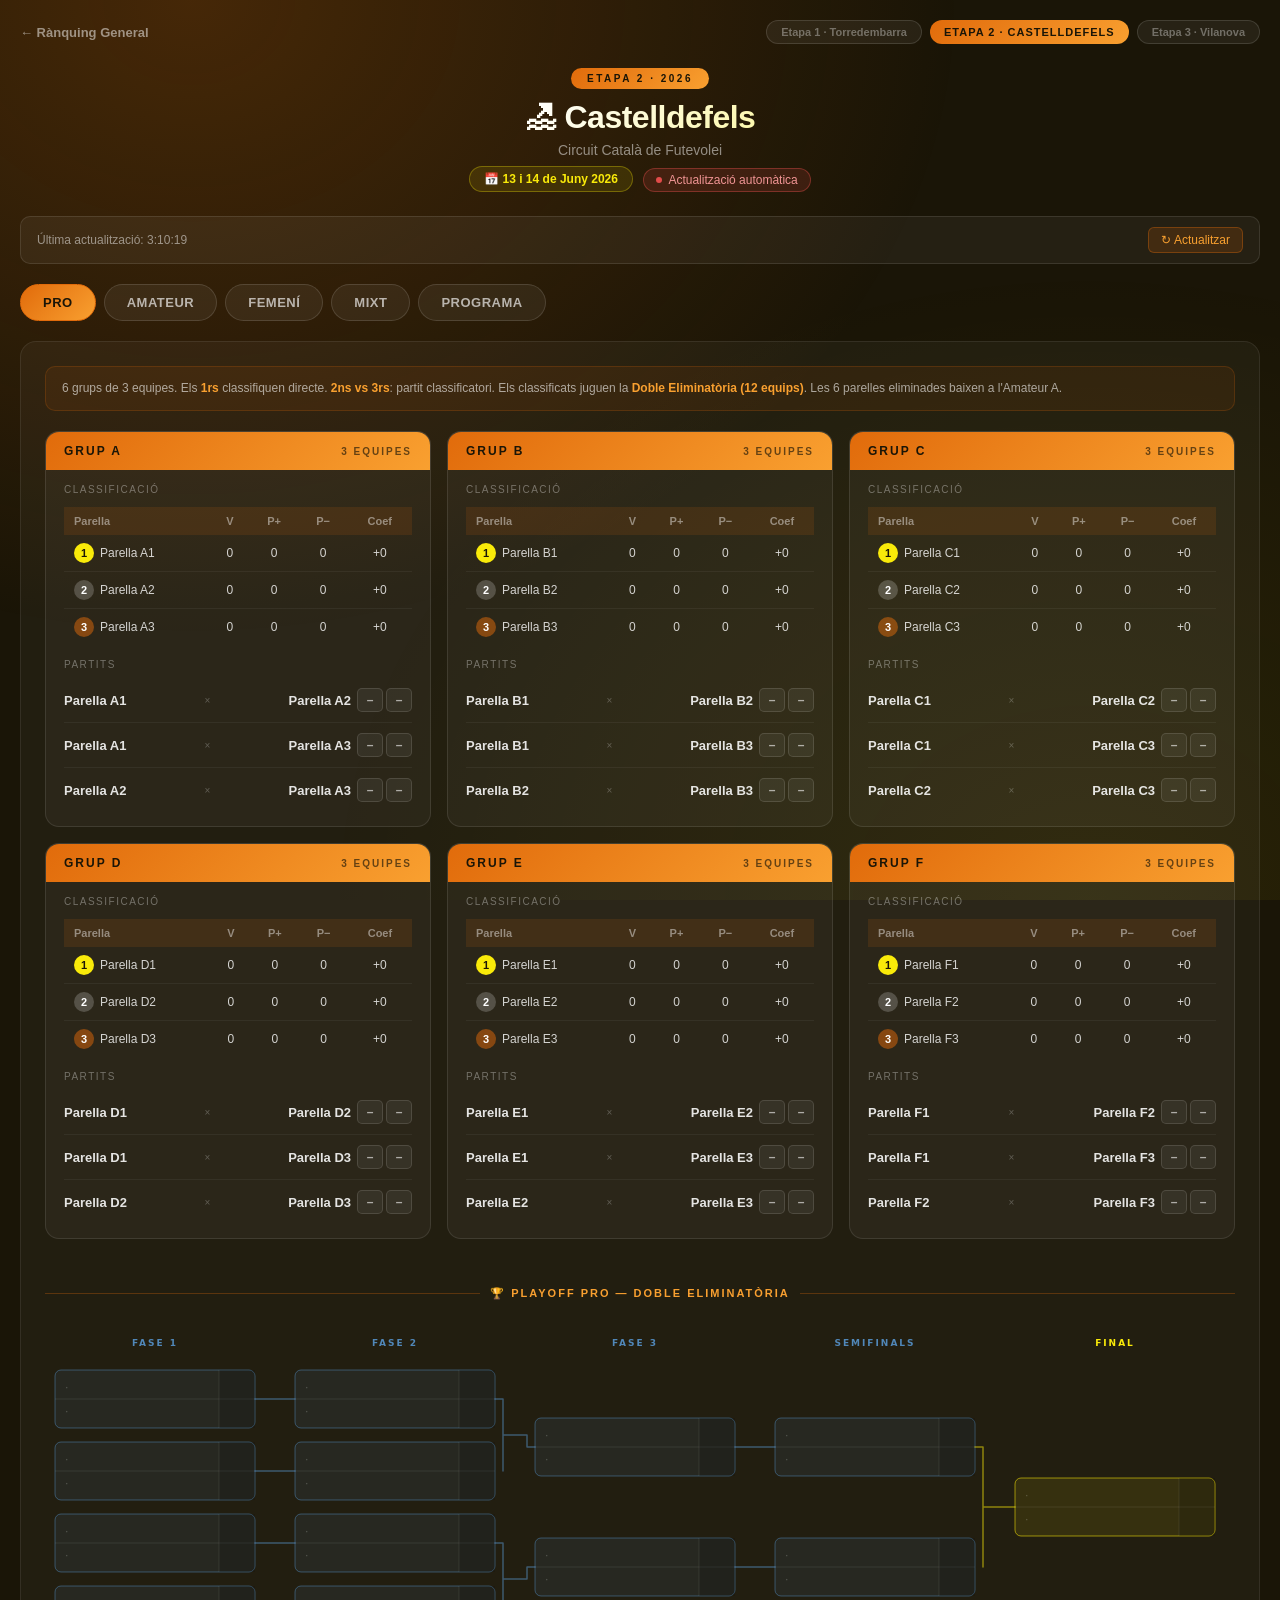
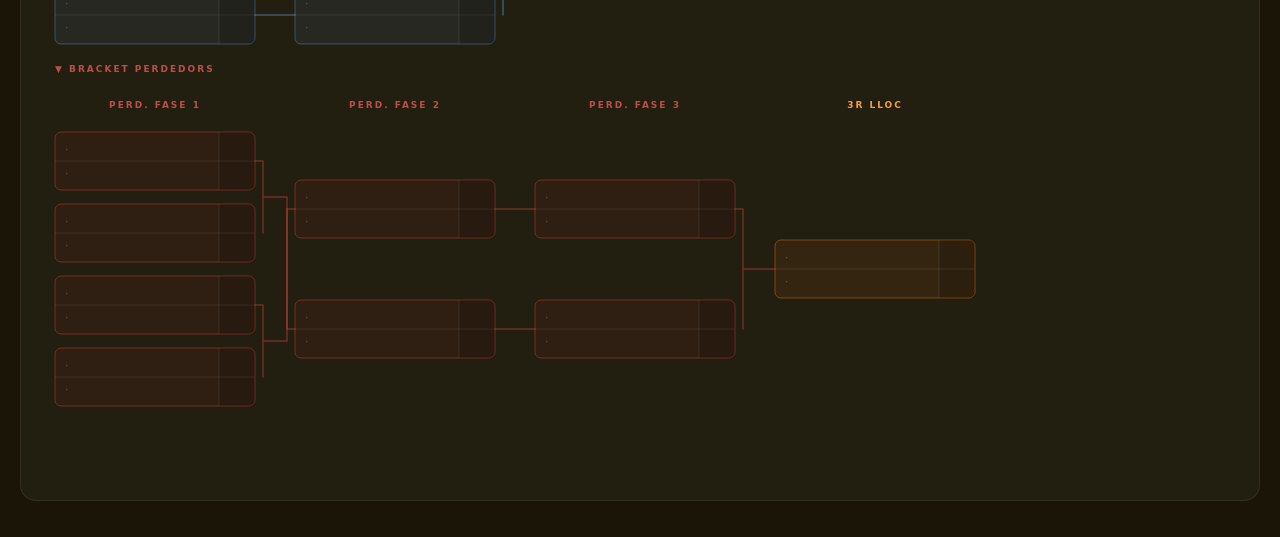
==== castelldefels.html @ d27ac465 "Add files via upload" ====
<!DOCTYPE html>
<html lang="ca">
<head>
<meta charset="UTF-8">
<!-- Google tag (gtag.js) -->
<script async src="https://www.googletagmanager.com/gtag/js?id=G-WKJ827VFRD"></script>
<script>
  window.dataLayer = window.dataLayer || [];
  function gtag(){dataLayer.push(arguments);}
  gtag('js', new Date());
  gtag('config', 'G-WKJ827VFRD');
</script>
<meta name="viewport" content="width=device-width, initial-scale=1.0">
<title>Etapa 2 Castelldefels 2026 – Circuit Català de Futevolei</title>
<style>
*{margin:0;padding:0;box-sizing:border-box}
body{font-family:-apple-system,BlinkMacSystemFont,'Segoe UI',Roboto,sans-serif;background:#1a1507;min-height:100vh;padding:20px;color:#fff;overflow-x:hidden}
body::before{content:'';position:fixed;inset:0;background:radial-gradient(ellipse at 15% 0%,rgba(225,107,11,.22) 0%,transparent 50%),radial-gradient(ellipse at 85% 100%,rgba(249,234,9,.07) 0%,transparent 50%);pointer-events:none;z-index:0}
.container{max-width:1300px;margin:0 auto;position:relative;z-index:1}
.page-header{text-align:center;margin-bottom:24px}
.etapa-badge{display:inline-block;background:linear-gradient(135deg,#e16b0b,#f9a030);color:#1a1507;font-size:10px;font-weight:900;letter-spacing:2.5px;padding:5px 16px;border-radius:30px;margin-bottom:10px;text-transform:uppercase}
.page-title{font-size:2rem;font-weight:800;letter-spacing:-.5px;margin-bottom:6px;background:linear-gradient(135deg,#fff 40%,#f9ea09);-webkit-background-clip:text;-webkit-text-fill-color:transparent;background-clip:text}
.page-sub{color:rgba(255,255,255,.5);font-size:14px}
.dates-badge{display:inline-flex;align-items:center;gap:6px;background:rgba(249,234,9,.1);border:1px solid rgba(249,234,9,.3);color:#f9ea09;font-size:12px;font-weight:600;padding:5px 14px;border-radius:20px;margin-top:8px}
.live-badge{display:inline-flex;align-items:center;gap:6px;background:rgba(226,75,74,.15);border:1px solid rgba(226,75,74,.4);color:#f09595;font-size:12px;padding:4px 12px;border-radius:20px;margin-top:8px;margin-left:6px}
.live-dot{width:6px;height:6px;background:#e24b4a;border-radius:50%;animation:pulse 1.5s infinite}
@keyframes pulse{0%,100%{opacity:1}50%{opacity:.3}}
.update-bar{background:rgba(255,255,255,.05);border:1px solid rgba(255,255,255,.1);border-radius:10px;padding:10px 16px;font-size:12px;color:rgba(255,255,255,.5);margin-bottom:20px;display:flex;align-items:center;justify-content:space-between;flex-wrap:wrap;gap:8px}
.refresh-btn{background:rgba(225,107,11,.15);border:1px solid rgba(225,107,11,.35);color:#f9a030;font-size:12px;padding:5px 12px;border-radius:6px;cursor:pointer}
.refresh-btn:hover{background:rgba(225,107,11,.28)}
.cat-tabs{display:flex;gap:8px;margin-bottom:20px;flex-wrap:wrap}
.cat-tab{padding:10px 22px;background:rgba(255,255,255,.06);border:1px solid rgba(255,255,255,.13);border-radius:30px;color:rgba(255,255,255,.65);font-size:13px;font-weight:700;cursor:pointer;transition:all .2s;letter-spacing:.5px}
.cat-tab:hover{background:rgba(225,107,11,.15);border-color:rgba(225,107,11,.4);color:#fff}
.cat-tab.active{background:linear-gradient(135deg,#e16b0b,#f9a030);border-color:#e16b0b;color:#1a1507}
.content-card{background:rgba(255,255,255,.04);border:1px solid rgba(255,255,255,.08);border-radius:16px;padding:24px;margin-bottom:16px}
.cat-info-box{background:rgba(225,107,11,.08);border:1px solid rgba(225,107,11,.2);border-radius:10px;padding:12px 16px;margin-bottom:20px;font-size:12px;color:rgba(255,255,255,.6);line-height:1.6}
.cat-info-box strong{color:#f9a030}
.groups-grid{display:grid;grid-template-columns:repeat(auto-fit,minmax(360px,1fr));gap:16px}
.group-card{background:rgba(255,255,255,.04);border:1px solid rgba(255,255,255,.1);border-radius:14px;overflow:hidden}
.group-header{background:linear-gradient(135deg,#e16b0b,#f9a030);color:#1a1507;padding:12px 18px;font-weight:900;font-size:12px;letter-spacing:2px;text-transform:uppercase;display:flex;justify-content:space-between;align-items:center}
.group-size{font-size:10px;opacity:.65}
.group-body{padding:14px 18px}
.section-label{font-size:10px;letter-spacing:1.5px;color:rgba(255,255,255,.35);text-transform:uppercase;margin-bottom:8px}
.match-row{display:flex;align-items:center;gap:6px;padding:7px 0;border-bottom:1px solid rgba(255,255,255,.05);font-size:12px}
.match-row:last-of-type{border-bottom:none}
.team-name{flex:1;color:rgba(255,255,255,.88);font-weight:500;min-width:0;white-space:nowrap;overflow:hidden;text-overflow:ellipsis}
.team-name.right{text-align:right}
.vs{color:rgba(255,255,255,.25);font-size:10px;min-width:12px;text-align:center}
.score-wrap{display:flex;gap:3px}
.score-box{width:26px;height:24px;background:rgba(255,255,255,.06);border:1px solid rgba(255,255,255,.12);border-radius:5px;display:flex;align-items:center;justify-content:center;font-size:12px;font-weight:700;color:rgba(255,255,255,.6)}
.score-box.winner{background:rgba(225,107,11,.7);border-color:#e16b0b;color:#fff}
.standings-table{width:100%;border-collapse:collapse;font-size:12px;margin-top:12px}
.standings-table thead tr{background:rgba(225,107,11,.12)}
.standings-table th{padding:8px 10px;text-align:center;color:rgba(255,255,255,.45);font-weight:700;font-size:11px}
.standings-table th:first-child{text-align:left}
.standings-table td{padding:8px 10px;text-align:center;color:rgba(255,255,255,.8);border-bottom:1px solid rgba(255,255,255,.05)}
.standings-table td:first-child{text-align:left}
.standings-table tr:last-child td{border-bottom:none}
.rank-badge{display:inline-flex;align-items:center;justify-content:center;width:20px;height:20px;border-radius:50%;font-size:11px;font-weight:800;margin-right:6px}
.rank-1{background:#f9ea09;color:#1a1507}
.rank-2{background:rgba(255,255,255,.2);color:#fff}
.rank-3{background:rgba(225,107,11,.5);color:#fff}
.rank-other{background:rgba(255,255,255,.07);color:rgba(255,255,255,.45)}
.bracket-section-title{font-size:11px;font-weight:800;letter-spacing:2px;color:#f9a030;text-transform:uppercase;margin:24px 0 14px;display:flex;align-items:center;gap:10px}
.bracket-section-title::before,.bracket-section-title::after{content:'';flex:1;height:1px;background:rgba(225,107,11,.3)}
.bracket-svg-wrap{overflow-x:auto;padding:4px 0 16px;cursor:default}
.bracket-sublabel{font-size:10px;letter-spacing:2px;text-transform:uppercase;margin:16px 0 6px;font-weight:700}
.config-panel{background:rgba(225,107,11,.07);border:1px solid rgba(225,107,11,.2);border-radius:12px;padding:16px 20px;margin-bottom:20px}
.config-title{font-size:13px;font-weight:700;color:#f9a030;margin-bottom:12px}
.config-section{font-size:11px;font-weight:700;color:rgba(255,255,255,.4);margin:14px 0 8px;letter-spacing:1px;text-transform:uppercase}
.config-row{display:flex;align-items:center;gap:10px;margin-bottom:8px;flex-wrap:wrap}
.config-label{font-size:12px;color:rgba(255,255,255,.55);min-width:120px}
.config-input{flex:1;min-width:200px;background:rgba(255,255,255,.07);border:1px solid rgba(255,255,255,.18);border-radius:6px;color:#fff;font-size:12px;padding:6px 10px}
.config-input::placeholder{color:rgba(255,255,255,.25)}
.config-save{background:linear-gradient(135deg,#e16b0b,#f9a030);color:#1a1507;border:none;border-radius:6px;padding:6px 14px;font-size:12px;font-weight:800;cursor:pointer}
.config-hint{font-size:11px;color:rgba(255,255,255,.35);margin-top:10px;line-height:1.5}
.toggle-config{background:rgba(255,255,255,.06);border:1px solid rgba(255,255,255,.13);color:rgba(255,255,255,.6);font-size:12px;padding:6px 14px;border-radius:6px;cursor:pointer;margin-bottom:16px}
.loading{text-align:center;padding:40px;color:rgba(255,255,255,.35)}
.spinner{display:inline-block;width:24px;height:24px;border:2px solid rgba(255,255,255,.1);border-top-color:#e16b0b;border-radius:50%;animation:spin .8s linear infinite;margin-bottom:10px}
@keyframes spin{to{transform:rotate(360deg)}}
@media(max-width:600px){.page-title{font-size:1.4rem}.groups-grid{grid-template-columns:1fr}body{padding:12px}.content-card{padding:14px}.cat-tab{padding:9px 14px;font-size:12px}}

.programa-day-tabs{display:flex;gap:8px;margin-bottom:16px;flex-wrap:wrap}
.prog-day-btn{padding:7px 16px;background:rgba(255,255,255,0.06);border:1px solid rgba(255,255,255,0.13);border-radius:20px;color:rgba(255,255,255,0.55);font-size:12px;font-weight:700;cursor:pointer;transition:all .2s}
.prog-day-btn.active{background:rgba(249,234,9,0.15);border-color:rgba(249,234,9,0.4);color:#f9ea09}
.programa-table{width:100%;border-collapse:collapse;font-size:12px}
.programa-table th{padding:9px 14px;text-align:left;background:rgba(249,234,9,0.08);color:rgba(249,234,9,0.6);font-weight:700;font-size:10px;letter-spacing:1px;text-transform:uppercase;border-bottom:1px solid rgba(249,234,9,0.15);white-space:nowrap}
.programa-table td{padding:9px 14px;border-bottom:1px solid rgba(255,255,255,0.05);color:rgba(255,255,255,0.8);vertical-align:middle;white-space:nowrap}
.programa-table tr:last-child td{border-bottom:none}
.programa-table tr:hover td{background:rgba(249,234,9,0.04)}
.hora-badge{display:inline-block;background:rgba(249,234,9,0.12);border:1px solid rgba(249,234,9,0.25);color:#f9ea09;font-size:11px;font-weight:700;padding:2px 8px;border-radius:6px;margin-right:5px}
.prog-empty{text-align:center;padding:30px;color:rgba(255,255,255,0.3);font-size:13px}

.sched-badge{display:inline-flex;align-items:center;gap:5px;flex-shrink:0}
.sched-hora{display:inline-block;background:rgba(249,234,9,0.12);border:1px solid rgba(249,234,9,0.3);color:#f9ea09;font-size:10px;font-weight:700;padding:2px 7px;border-radius:5px;white-space:nowrap}
.sched-camp{display:inline-block;background:rgba(225,107,11,0.15);border:1px solid rgba(225,107,11,0.3);color:#f9a030;font-size:10px;font-weight:700;padding:2px 7px;border-radius:5px;white-space:nowrap}
.match-sched{margin-bottom:5px}
.match-row{flex-direction:column;align-items:flex-start;padding:10px 0}
.match-teams{display:flex;align-items:center;gap:6px;width:100%}
.team-name{flex:1;color:rgba(255,255,255,.88);font-weight:600;font-size:13px;white-space:normal;overflow:visible;text-overflow:unset}
.team-name.right{text-align:right}
</style>
</head>
<body>
<div class="container">
<!-- NAV -->
<nav style="display:flex;align-items:center;justify-content:space-between;margin-bottom:24px;flex-wrap:wrap;gap:10px">
  <a href="index.html" style="display:inline-flex;align-items:center;gap:6px;color:rgba(255,255,255,.5);text-decoration:none;font-size:13px;font-weight:600;transition:color .2s" onmouseover="this.style.color='#f9ea09'" onmouseout="this.style.color='rgba(255,255,255,.5)'">
    ← Rànquing General
  </a>
  <div style="display:flex;gap:8px;flex-wrap:wrap">
    <a href="torredembarra.html" style="display:inline-flex;align-items:center;gap:5px;background:rgba(255,255,255,.06);border:1px solid rgba(255,255,255,.13);color:rgba(255,255,255,.35);font-size:11px;font-weight:600;padding:5px 14px;border-radius:20px;text-decoration:none">Etapa 1 · Torredembarra</a>
    <span style="display:inline-flex;align-items:center;gap:5px;background:linear-gradient(135deg,#e16b0b,#f9a030);color:#1a1507;font-size:11px;font-weight:800;letter-spacing:1px;padding:5px 14px;border-radius:20px;text-transform:uppercase">Etapa 2 · Castelldefels</span>
    <span style="display:inline-flex;align-items:center;gap:5px;background:rgba(255,255,255,.06);border:1px solid rgba(255,255,255,.13);color:rgba(255,255,255,.35);font-size:11px;font-weight:600;padding:5px 14px;border-radius:20px">Etapa 3 · Vilanova</span>
  </div>
</nav>
<div class="page-header">
  <div><img src="logo.png" alt="Circuit Català" style="height:55px;filter:brightness(0) invert(1);opacity:.85;margin-bottom:8px" onerror="this.style.display='none'"></div>
  <div><span class="etapa-badge">Etapa 2 · 2026</span></div>
  <h1 class="page-title">🏖 Castelldefels</h1>
  <p class="page-sub">Circuit Català de Futevolei</p>
  <div>
    <span class="dates-badge">📅 13 i 14 de Juny 2026</span>
    <span class="live-badge"><span class="live-dot"></span>Actualització automàtica</span>
  </div>
</div>
<div class="update-bar">
  <span id="last-update">Carregant dades...</span>
  <button class="refresh-btn" onclick="loadAllData()">↻ Actualitzar</button>
</div>
<button class="toggle-config" onclick="toggleConfig()" style="display:none" id="admin-btn">⚙ Configurar URLs de Google Sheets</button>
<div class="config-panel" id="config-panel" style="display:none">
  <div class="config-title">URLs de Google Sheets (CSV publicat)</div>
  <div class="config-section">Fase de Grups</div>
  <div class="config-row"><span class="config-label">Pro</span><input class="config-input" id="url-pro" placeholder="URL CSV pestanya Pro"></div>
  <div class="config-row"><span class="config-label">Amateur</span><input class="config-input" id="url-amateur" placeholder="URL CSV pestanya Amateur"></div>
  <div class="config-row"><span class="config-label">Femení</span><input class="config-input" id="url-femeni" placeholder="URL CSV pestanya Femení"></div>
  <div class="config-row"><span class="config-label">Mixt</span><input class="config-input" id="url-mixt" placeholder="URL CSV pestanya Mixt"></div>
  <div class="config-section">Playoffs</div>
  <div class="config-row"><span class="config-label">Playoffs Pro</span><input class="config-input" id="url-playoff-pro" placeholder="URL CSV Playoffs_Pro"></div>
  <div class="config-row"><span class="config-label">Playoffs Amateur A</span><input class="config-input" id="url-playoff-amat-a" placeholder="URL CSV Playoffs_AmateurA"></div>
  <div class="config-row"><span class="config-label">Playoffs Amateur B</span><input class="config-input" id="url-playoff-amat-b" placeholder="URL CSV Playoffs_AmateurB"></div>
  <div class="config-row"><span class="config-label">Playoffs Femení</span><input class="config-input" id="url-playoff-femeni" placeholder="URL CSV Playoffs_Femení"></div>
  <div class="config-row"><span class="config-label">Playoffs Mixt</span><input class="config-input" id="url-playoff-mixt" placeholder="URL CSV Playoffs_Mixt"></div>
  <div class="config-row" style="margin-top:10px"><button class="config-save" onclick="saveUrls()">Desar URLs</button></div>
  <div class="config-hint">Arxiu → Compartir → Publicar al web → pestanya → CSV → Publicar → copiar l'enllaç.</div>
</div>
<div class="cat-tabs">
  <button class="cat-tab active" onclick="showCat('pro',this)">PRO</button>
  <button class="cat-tab" onclick="showCat('amateur',this)">AMATEUR</button>
  <button class="cat-tab" onclick="showCat('femeni',this)">FEMENÍ</button>
  <button class="cat-tab" onclick="showCat('mixt',this)">MIXT</button>
  <button class="cat-tab" onclick="showPrograma(this)">PROGRAMA</button>
</div>
<div class="content-card"><div id="cat-content"><div class="loading"><div class="spinner"></div><p>Carregant dades...</p></div></div></div>
</div>

<script>
// ── ADMIN ─────────────────────────────────────────────────
let _c=0,_t;
document.querySelector('.page-title').addEventListener('click',()=>{_c++;clearTimeout(_t);_t=setTimeout(()=>_c=0,2000);if(_c>=5){_c=0;const b=document.getElementById('admin-btn');b.style.display='inline-block';b.scrollIntoView({behavior:'smooth'})}});

// ── URLs ──────────────────────────────────────────────────
const SHEET_URLS={ pro:'https://docs.google.com/spreadsheets/d/e/2PACX-1vRZil50PH5jneutDhKytmUJwd_dP9sbP9cX3Y-950XrqO4WpchXqDY7ywRLTS4w4UPJaCd6WBfxZXAV/pub?gid=169620668&single=true&output=csv', 
amateur:'https://docs.google.com/spreadsheets/d/e/2PACX-1vRZil50PH5jneutDhKytmUJwd_dP9sbP9cX3Y-950XrqO4WpchXqDY7ywRLTS4w4UPJaCd6WBfxZXAV/pub?gid=1212678885&single=true&output=csv', 
femeni:'https://docs.google.com/spreadsheets/d/e/2PACX-1vRZil50PH5jneutDhKytmUJwd_dP9sbP9cX3Y-950XrqO4WpchXqDY7ywRLTS4w4UPJaCd6WBfxZXAV/pub?gid=1561764640&single=true&output=csv', 
mixt:'https://docs.google.com/spreadsheets/d/e/2PACX-1vRZil50PH5jneutDhKytmUJwd_dP9sbP9cX3Y-950XrqO4WpchXqDY7ywRLTS4w4UPJaCd6WBfxZXAV/pub?gid=45733146&single=true&output=csv' };
const PLAYOFF_URLS={ pro:'https://docs.google.com/spreadsheets/d/e/2PACX-1vRZil50PH5jneutDhKytmUJwd_dP9sbP9cX3Y-950XrqO4WpchXqDY7ywRLTS4w4UPJaCd6WBfxZXAV/pub?gid=514388579&single=true&output=csv', 
'amat-a':'https://docs.google.com/spreadsheets/d/e/2PACX-1vRZil50PH5jneutDhKytmUJwd_dP9sbP9cX3Y-950XrqO4WpchXqDY7ywRLTS4w4UPJaCd6WBfxZXAV/pub?gid=930444700&single=true&output=csv', 
'amat-b':'https://docs.google.com/spreadsheets/d/e/2PACX-1vRZil50PH5jneutDhKytmUJwd_dP9sbP9cX3Y-950XrqO4WpchXqDY7ywRLTS4w4UPJaCd6WBfxZXAV/pub?gid=930444700&single=true&output=csv', 
femeni:'https://docs.google.com/spreadsheets/d/e/2PACX-1vRZil50PH5jneutDhKytmUJwd_dP9sbP9cX3Y-950XrqO4WpchXqDY7ywRLTS4w4UPJaCd6WBfxZXAV/pub?gid=564804510&single=true&output=csv', 
mixt:'https://docs.google.com/spreadsheets/d/e/2PACX-1vRZil50PH5jneutDhKytmUJwd_dP9sbP9cX3Y-950XrqO4WpchXqDY7ywRLTS4w4UPJaCd6WBfxZXAV/pub?gid=1195574451&single=true&output=csv' };
const PROGRAMA_URLS={ sabado:'https://docs.google.com/spreadsheets/d/e/2PACX-1vRZil50PH5jneutDhKytmUJwd_dP9sbP9cX3Y-950XrqO4WpchXqDY7ywRLTS4w4UPJaCd6WBfxZXAV/pub?gid=579853102&single=true&output=csv', domingo:'' };
let programaData={sabado:null,domingo:null};

// ── FALLBACK ──────────────────────────────────────────────
const FALLBACK_DATA={
  pro:{info:'6 grups de 3 equipes. Els <strong>1rs</strong> classifiquen directe. <strong>2ns vs 3rs</strong>: partit classificatori. Els classificats juguen la <strong>Doble Eliminatòria (12 equips)</strong>. Les 6 parelles eliminades baixen a l\'Amateur A.',grupos:[
    {nome:'Grup A',equipes:['Parella A1','Parella A2','Parella A3'],partidas:[{local:0,visit:1,p_local:null,p_visit:null},{local:0,visit:2,p_local:null,p_visit:null},{local:1,visit:2,p_local:null,p_visit:null}]},
    {nome:'Grup B',equipes:['Parella B1','Parella B2','Parella B3'],partidas:[{local:0,visit:1,p_local:null,p_visit:null},{local:0,visit:2,p_local:null,p_visit:null},{local:1,visit:2,p_local:null,p_visit:null}]},
    {nome:'Grup C',equipes:['Parella C1','Parella C2','Parella C3'],partidas:[{local:0,visit:1,p_local:null,p_visit:null},{local:0,visit:2,p_local:null,p_visit:null},{local:1,visit:2,p_local:null,p_visit:null}]},
    {nome:'Grup D',equipes:['Parella D1','Parella D2','Parella D3'],partidas:[{local:0,visit:1,p_local:null,p_visit:null},{local:0,visit:2,p_local:null,p_visit:null},{local:1,visit:2,p_local:null,p_visit:null}]},
    {nome:'Grup E',equipes:['Parella E1','Parella E2','Parella E3'],partidas:[{local:0,visit:1,p_local:null,p_visit:null},{local:0,visit:2,p_local:null,p_visit:null},{local:1,visit:2,p_local:null,p_visit:null}]},
    {nome:'Grup F',equipes:['Parella F1','Parella F2','Parella F3'],partidas:[{local:0,visit:1,p_local:null,p_visit:null},{local:0,visit:2,p_local:null,p_visit:null},{local:1,visit:2,p_local:null,p_visit:null}]}
  ]},
  amateur:{info:'6 grups de 4 equipes. <strong>Amateur A</strong>: Doble Eliminatòria (14 equips). <strong>Amateur B</strong>: Doble Eliminatòria (16 equips).',grupos:[
    {nome:'Grup A',equipes:['Parella A1','Parella A2','Parella A3','Parella A4'],partidas:[{local:0,visit:1,p_local:null,p_visit:null},{local:2,visit:3,p_local:null,p_visit:null},{local:0,visit:2,p_local:null,p_visit:null},{local:1,visit:3,p_local:null,p_visit:null},{local:0,visit:3,p_local:null,p_visit:null},{local:1,visit:2,p_local:null,p_visit:null}]},
    {nome:'Grup B',equipes:['Parella B1','Parella B2','Parella B3','Parella B4'],partidas:[{local:0,visit:1,p_local:null,p_visit:null},{local:2,visit:3,p_local:null,p_visit:null},{local:0,visit:2,p_local:null,p_visit:null},{local:1,visit:3,p_local:null,p_visit:null},{local:0,visit:3,p_local:null,p_visit:null},{local:1,visit:2,p_local:null,p_visit:null}]},
    {nome:'Grup C',equipes:['Parella C1','Parella C2','Parella C3','Parella C4'],partidas:[{local:0,visit:1,p_local:null,p_visit:null},{local:2,visit:3,p_local:null,p_visit:null},{local:0,visit:2,p_local:null,p_visit:null},{local:1,visit:3,p_local:null,p_visit:null},{local:0,visit:3,p_local:null,p_visit:null},{local:1,visit:2,p_local:null,p_visit:null}]},
    {nome:'Grup D',equipes:['Parella D1','Parella D2','Parella D3','Parella D4'],partidas:[{local:0,visit:1,p_local:null,p_visit:null},{local:2,visit:3,p_local:null,p_visit:null},{local:0,visit:2,p_local:null,p_visit:null},{local:1,visit:3,p_local:null,p_visit:null},{local:0,visit:3,p_local:null,p_visit:null},{local:1,visit:2,p_local:null,p_visit:null}]},
    {nome:'Grup E',equipes:['Parella E1','Parella E2','Parella E3','Parella E4'],partidas:[{local:0,visit:1,p_local:null,p_visit:null},{local:2,visit:3,p_local:null,p_visit:null},{local:0,visit:2,p_local:null,p_visit:null},{local:1,visit:3,p_local:null,p_visit:null},{local:0,visit:3,p_local:null,p_visit:null},{local:1,visit:2,p_local:null,p_visit:null}]},
    {nome:'Grup F',equipes:['Parella F1','Parella F2','Parella F3','Parella F4'],partidas:[{local:0,visit:1,p_local:null,p_visit:null},{local:2,visit:3,p_local:null,p_visit:null},{local:0,visit:2,p_local:null,p_visit:null},{local:1,visit:3,p_local:null,p_visit:null},{local:0,visit:3,p_local:null,p_visit:null},{local:1,visit:2,p_local:null,p_visit:null}]}
  ]},
  femeni:{info:'1 grup de 6 equipes (tots contra tots). Les <strong>4 primeres</strong> passen a les semifinals.',grupos:[
    {nome:'Grup Únic',equipes:['Parella 1','Parella 2','Parella 3','Parella 4','Parella 5','Parella 6'],partidas:[{local:0,visit:1,p_local:null,p_visit:null},{local:0,visit:2,p_local:null,p_visit:null},{local:0,visit:3,p_local:null,p_visit:null},{local:0,visit:4,p_local:null,p_visit:null},{local:0,visit:5,p_local:null,p_visit:null},{local:1,visit:2,p_local:null,p_visit:null},{local:1,visit:3,p_local:null,p_visit:null},{local:1,visit:4,p_local:null,p_visit:null},{local:1,visit:5,p_local:null,p_visit:null},{local:2,visit:3,p_local:null,p_visit:null},{local:2,visit:4,p_local:null,p_visit:null},{local:2,visit:5,p_local:null,p_visit:null},{local:3,visit:4,p_local:null,p_visit:null},{local:3,visit:5,p_local:null,p_visit:null},{local:4,visit:5,p_local:null,p_visit:null}]}
  ]},
  mixt:{info:'1 grup de 5 + 1 grup de 4 equipes. <strong>Semifinal</strong> i <strong>Final</strong>.',grupos:[
    {nome:'Grup A',equipes:['Parella A1','Parella A2','Parella A3','Parella A4','Parella A5'],partidas:[{local:0,visit:1,p_local:null,p_visit:null},{local:0,visit:2,p_local:null,p_visit:null},{local:0,visit:3,p_local:null,p_visit:null},{local:0,visit:4,p_local:null,p_visit:null},{local:1,visit:2,p_local:null,p_visit:null},{local:1,visit:3,p_local:null,p_visit:null},{local:1,visit:4,p_local:null,p_visit:null},{local:2,visit:3,p_local:null,p_visit:null},{local:2,visit:4,p_local:null,p_visit:null},{local:3,visit:4,p_local:null,p_visit:null}]},
    {nome:'Grup B',equipes:['Parella B1','Parella B2','Parella B3','Parella B4'],partidas:[{local:0,visit:1,p_local:null,p_visit:null},{local:2,visit:3,p_local:null,p_visit:null},{local:0,visit:2,p_local:null,p_visit:null},{local:1,visit:3,p_local:null,p_visit:null},{local:0,visit:3,p_local:null,p_visit:null},{local:1,visit:2,p_local:null,p_visit:null}]}
  ]}
};

let etapaData={};
let playoffData={pro:[],  'amat-a':[], 'amat-b':[], femeni:[], mixt:[]};
let currentCat='pro';

// ── CÀRREGA ───────────────────────────────────────────────
async function loadAllData(){
  document.getElementById('last-update').textContent='Actualitzant...';
  Object.keys(FALLBACK_DATA).forEach(c=>{if(!etapaData[c])etapaData[c]=JSON.parse(JSON.stringify(FALLBACK_DATA[c]))});
  renderCat(currentCat);
  try{const r=await fetch('etapa_castelldefels_data.json');if(r.ok){const j=await r.json();Object.keys(j).forEach(c=>{if(j[c]&&j[c].grupos)etapaData[c]={...FALLBACK_DATA[c],...j[c]}})}}catch(e){}
  await Promise.allSettled(Object.entries(SHEET_URLS).map(async([c,u])=>{if(!u)return;try{const d=await loadFromSheets(u);if(d&&d.grupos&&d.grupos.length)etapaData[c]={...FALLBACK_DATA[c],...d}}catch(e){}}));
  await Promise.allSettled(Object.entries(PLAYOFF_URLS).map(async([k,u])=>{if(!u)return;try{playoffData[k]=await loadPlayoffsFromSheets(u)}catch(e){}}));
  await loadPrograma();
  document.getElementById('last-update').textContent=`Última actualització: ${new Date().toLocaleTimeString('ca-ES')}`;
  renderCat(currentCat);
}
function splitCSVLine(line){
  const r=[];let cur='';let q=false;
  for(let i=0;i<line.length;i++){const ch=line[i];
    if(ch==='"'){q=!q;}
    else if(ch===','&&!q){r.push(cur);cur='';}
    else cur+=ch;}
  r.push(cur);
  return r.map(s=>s.trim());
}
function csvToRows(text){
  // remove BOM + \r, split lines
  const clean=text.replace(/^\uFEFF/,'').replace(/\r/g,'');
  const lines=clean.trim().split('\n').filter(l=>l.trim()!=='');
  if(!lines.length) return[];
  const headers=splitCSVLine(lines[0]).map(h=>h.toLowerCase().trim());
  const rows=[];
  for(let i=1;i<lines.length;i++){
    const vals=splitCSVLine(lines[i]);
    const row={};
    headers.forEach((k,idx)=>row[k]=(vals[idx]||'').trim());
    rows.push(row);
  }
  return rows;
}
async function loadFromSheets(url){const r=await fetch(url);if(!r.ok)throw new Error();return parseCSV(await r.text())}
function parseCSV(text){
  const rows=csvToRows(text);
  const grupos={};
  for(const row of rows){
    if(!row.grupo||!row.local)continue;
    if(!grupos[row.grupo])grupos[row.grupo]={nome:row.grupo,partidas:[],equipes:[]};
    const g=grupos[row.grupo];
    const lI=goa(g.equipes,row.local);
    const vI=goa(g.equipes,row.visitante);
    g.partidas.push({local:lI,visit:vI,p_local:row.pontos_local!==''?parseInt(row.pontos_local):null,p_visit:row.pontos_visit!==''?parseInt(row.pontos_visit):null});
  }
  return{grupos:Object.values(grupos)};
}
async function loadPlayoffsFromSheets(url){const r=await fetch(url);if(!r.ok)throw new Error();const rows=csvToRows(await r.text());const out=[];for(const row of rows){if(!row.fase||!row.local)continue;out.push({fase:row.fase,local:row.local,visit:row.visitante,p_local:row.pontos_local!==''?parseInt(row.pontos_local):null,p_visit:row.pontos_visit!==''?parseInt(row.pontos_visit):null})}return out}
function goa(arr,v){let i=arr.indexOf(v);if(i===-1){arr.push(v);i=arr.length-1}return i}

// ── CLASSIFICACIÓ ─────────────────────────────────────────
function calcStandings(g){
  const s=g.equipes.map(e=>({nome:e,v:0,p_plus:0,p_minus:0}));
  g.partidas.forEach(p=>{if(p.p_local!==null&&p.p_visit!==null){s[p.local].p_plus+=p.p_local;s[p.local].p_minus+=p.p_visit;s[p.visit].p_plus+=p.p_visit;s[p.visit].p_minus+=p.p_local;if(p.p_local>p.p_visit)s[p.local].v++;else if(p.p_visit>p.p_local)s[p.visit].v++}});
  return s.sort((a,b)=>b.v-a.v||(b.p_plus-b.p_minus)-(a.p_plus-a.p_minus)||b.p_plus-a.p_plus)
}
function findPrograma(nameA, nameB){
  // Busca en tots els dies del programa
  for(const day of Object.keys(programaData)){
    const data=programaData[day];
    if(!data||!data.rows) continue;
    for(const slots of data.rows){
      for(const s of slots){
        if(!s.partida) continue;
        const p=s.partida.toLowerCase();
        const a=nameA.toLowerCase(), b=nameB.toLowerCase();
        // Comprova si els dos noms apareixen a la cel·la
        if(p.includes(a)&&p.includes(b)){
          return{hora:s.hora, camp:s.camp, dia:day};
        }
      }
    }
  }
  return null;
}

function diaLabel(d){return d==='divendres'?'Div.':d==='sabado'?'Dis.':'Diu.'}

function renderGrup(g){
  const st=calcStandings(g);
  const matches=g.partidas.map(p=>{
    const has=p.p_local!==null&&p.p_visit!==null;
    const lW=has&&p.p_local>p.p_visit,vW=has&&p.p_visit>p.p_local;
    const prog=findPrograma(g.equipes[p.local],g.equipes[p.visit]);
    const schedBadge=prog
      ? `<span class="sched-badge"><span class="sched-hora">${esc(prog.hora)}</span><span class="sched-camp">${esc(prog.camp)}</span></span>`
      : '';
    return`<div class="match-row">${schedBadge?`<div class="match-sched">${schedBadge}</div>`:''}<div class="match-teams"><span class="team-name">${g.equipes[p.local]}</span><span class="vs">×</span><span class="team-name right">${g.equipes[p.visit]}</span><div class="score-wrap"><div class="score-box ${lW?'winner':''}">${p.p_local!==null?p.p_local:'–'}</div><div class="score-box ${vW?'winner':''}">${p.p_visit!==null?p.p_visit:'–'}</div></div></div></div>`
  }).join('');
  const rows=st.map((s,i)=>{const pos=i+1,rc=pos===1?'rank-1':pos===2?'rank-2':pos===3?'rank-3':'rank-other';const coef=s.p_plus-s.p_minus;return`<tr><td><span class="rank-badge ${rc}">${pos}</span>${s.nome}</td><td>${s.v}</td><td>${s.p_plus}</td><td>${s.p_minus}</td><td>${coef>=0?'+':''}${coef}</td></tr>`}).join('');
  return`<div class="group-card"><div class="group-header"><span>${g.nome}</span><span class="group-size">${g.equipes.length} equipes</span></div><div class="group-body"><div class="section-label">Classificació</div><table class="standings-table"><thead><tr><th>Parella</th><th>V</th><th>P+</th><th>P−</th><th>Coef</th></tr></thead><tbody>${rows}</tbody></table><div class="section-label" style="margin-top:14px">Partits</div>${matches}</div></div>`
}

// ══════════════════════════════════════════════════════════
// SVG BRACKET ENGINE
// ══════════════════════════════════════════════════════════
const BW=200, BH=58, GAP=14, COL=240, HEADER=28;
const C={
  bg:'#1e1a0a', bgMatch:'rgba(255,255,255,0.05)', bgMatchW:'rgba(100,180,255,0.07)',
  bgMatchL:'rgba(255,60,60,0.06)', bgFinal:'rgba(249,234,9,0.09)', bgTercer:'rgba(225,107,11,0.09)',
  bgPrevia:'rgba(80,200,80,0.07)',
  border:'rgba(255,255,255,0.12)', borderW:'rgba(100,180,255,0.35)', borderL:'rgba(255,80,80,0.35)',
  borderFinal:'rgba(249,234,9,0.55)', borderTercer:'rgba(225,107,11,0.5)', borderPrevia:'rgba(80,200,80,0.45)',
  line:'rgba(255,255,255,0.2)', lineW:'rgba(100,180,255,0.4)', lineL:'rgba(255,80,80,0.35)',
  lineFinal:'rgba(249,234,9,0.5)', linePrevia:'rgba(80,200,80,0.4)',
  labelW:'rgba(100,180,255,0.7)', labelL:'rgba(255,100,100,0.7)', labelF:'#f9ea09',
  labelTercer:'#f9a030', labelPrevia:'rgba(100,220,100,0.8)',
  teamNormal:'rgba(255,255,255,0.8)', teamTbd:'rgba(255,255,255,0.22)', teamWinner:'#f9a030',
  scoreNormal:'rgba(255,255,255,0.5)', scoreWinner:'#e16b0b',
  headerBg:'rgba(255,255,255,0.04)', headerText:'rgba(255,255,255,0.35)',
  divider:'rgba(255,255,255,0.08)'
};

function svgText(x,y,text,fill,fontSize,fontWeight,anchor,clip){
  anchor=anchor||'start';fontWeight=fontWeight||'normal';
  let attrs=`x="${x}" y="${y}" fill="${fill}" font-size="${fontSize}" font-weight="${fontWeight}" text-anchor="${anchor}" font-family="system-ui,sans-serif"`;
  if(clip) attrs+=` clip-path="url(#${clip})"`;
  return`<text ${attrs}>${esc(text)}</text>`;
}
function esc(s){return String(s||'').replace(/&/g,'&amp;').replace(/</g,'&lt;').replace(/>/g,'&gt;')}

function svgMatch(x,y,m,type){
  // type: 'w','l','final','tercer','previa'
  const has=m&&m.p_local!==null&&m.p_visit!==null;
  const lW=has&&m.p_local>m.p_visit, vW=has&&m.p_visit>m.p_local;
  const t1=m?m.local:'', t2=m?m.visit:'';
  const s1=m&&m.p_local!==null?m.p_local:'', s2=m&&m.p_visit!==null?m.p_visit:'';
  const tbd1=!t1, tbd2=!t2;

  const bg   = type==='final'?C.bgFinal:type==='tercer'?C.bgTercer:type==='previa'?C.bgPrevia:type==='l'?C.bgMatchL:C.bgMatchW;
  const bord = type==='final'?C.borderFinal:type==='tercer'?C.borderTercer:type==='previa'?C.borderPrevia:type==='l'?C.borderL:C.borderW;

  const mid=BH/2;
  const nameW=BW-42;
  const clipId=`clip-${x}-${y}`;

  let out=`<clipPath id="${clipId}"><rect x="${x+8}" y="${y}" width="${nameW}" height="${BH}"/></clipPath>`;
  // box
  out+=`<rect x="${x}" y="${y}" width="${BW}" height="${BH}" rx="6" fill="${bg}" stroke="${bord}" stroke-width="1"/>`;
  // divider middle
  out+=`<line x1="${x}" y1="${y+mid}" x2="${x+BW}" y2="${y+mid}" stroke="${C.divider}" stroke-width="1"/>`;
  // score bg strip
  out+=`<rect x="${x+BW-36}" y="${y}" width="36" height="${BH}" rx="0" fill="rgba(0,0,0,0.15)"/>`;
  out+=`<line x1="${x+BW-36}" y1="${y}" x2="${x+BW-36}" y2="${y+BH}" stroke="${C.divider}" stroke-width="1"/>`;

  // team 1
  const c1=tbd1?C.teamTbd:lW?C.teamWinner:C.teamNormal;
  const w1=lW?'bold':'normal';
  out+=svgText(x+10,y+mid-8,tbd1?'·':(t1||'·'),c1,11,w1,'start',clipId);
  if(s1!=='') out+=svgText(x+BW-18,y+mid-8,s1,lW?C.scoreWinner:C.scoreNormal,13,'bold','middle');

  // team 2
  const c2=tbd2?C.teamTbd:vW?C.teamWinner:C.teamNormal;
  const w2=vW?'bold':'normal';
  out+=svgText(x+10,y+mid+16,tbd2?'·':(t2||'·'),c2,11,w2,'start',clipId);
  if(s2!=='') out+=svgText(x+BW-18,y+mid+16,s2,vW?C.scoreWinner:C.scoreNormal,13,'bold','middle');

  return out;
}

function svgColHeader(x,y,label,color){
  return`<text x="${x+BW/2}" y="${y+18}" text-anchor="middle" fill="${color}" font-size="9" font-weight="800" letter-spacing="2" font-family="system-ui,sans-serif" text-transform="uppercase">${esc(label.toUpperCase())}</text>`;
}

// Draw connector line: right edge of match A → left edge of match B
// Joins two matches from previous column to one in next column
function svgConnector(x1,y1A,y1B,x2,y2,lineColor){
  const midY1=(y1A+y1B)/2+BH/2;  // midpoint between two source matches (centre)
  const srcA=y1A+BH/2, srcB=y1B+BH/2;
  const dst=y2+BH/2;
  const mx=x1+BW+8, mx2=x2-8;
  let d=`M${x1+BW},${srcA} H${mx} V${midY1} V${srcB} M${mx},${midY1} H${mx2} V${dst} H${x2}`;
  return`<path d="${d}" fill="none" stroke="${lineColor}" stroke-width="1.5" stroke-linecap="round" stroke-linejoin="round"/>`;
}
// Single line (no merge)
function svgLine(x1,y1,x2,y2,lineColor){
  const s=y1+BH/2, d=y2+BH/2;
  const mx=x1+BW+8;
  return`<path d="M${x1+BW},${s} H${mx} H${x2}" fill="none" stroke="${lineColor}" stroke-width="1.5" stroke-linecap="round"/>`;
}

// ── BUILD BRACKET 12 (Pro, Amateur A, Mixt) ──────────────
function buildBracket12(pd, prefix){
  const gm=id=>(pd||[]).find(m=>m.fase===prefix+id)||null;
  // Layout: matches positions [col][row]
  // W-bracket cols: F1(0), F2(1), F3(2), SF(3), Final(4)
  // L-bracket cols: PF1(0), PF2(1), PF3(2), 3r(3)
  const colX=col=>col*COL+10;
  const vSpaceW=(n,total)=>(total-(n*BH))/( n+1);

  // W-bracket: 4 matches → 4 → 2 → 2 → 1
  const wRows=[4,4,2,2,1];
  const wIds=[['P1','P2','P3','P4'],['P5','P6','P7','P8'],['P15','P16'],['P19','P20'],['P22']];
  const wLabels=['FASE 1','FASE 2','FASE 3','SEMIFINALS','FINAL'];
  const wColor=id=>(id==='P22'?'final':'w');

  // L-bracket: 4 → 2 → 2 → 1
  const lIds=[['P9','P10','P11','P12'],['P13','P14'],['P17','P18'],['P21']];
  const lLabels=['PERD. FASE 1','PERD. FASE 2','PERD. FASE 3','3R LLOC'];
  const lColor=id=>(id==='P21'?'tercer':'l');

  // Calculate heights
  const wTotalH=4*BH+5*GAP;  // tallest column has 4 matches
  const lTotalH=4*BH+5*GAP;

  const totalW=5*COL+20;
  const wTop=HEADER+10;
  const lTop=wTotalH+wTop+60;  // L bracket starts below W bracket
  const totalH=lTop+lTotalH+40;

  // Positions for each match: [col][idx] → y
  function matchYW(col,idx){
    const n=wRows[col];
    const usable=wTotalH;
    const sp=(usable-(n*BH))/(n+1);
    return wTop+sp+idx*(BH+sp);
  }
  function matchYL(col,idx){
    const counts=[4,2,2,1];
    const n=counts[col];
    const usable=lTotalH;
    const sp=(usable-(n*BH))/(n+1);
    return lTop+sp+idx*(BH+sp);
  }

  let els=``;

  // W-bracket col headers
  for(let c=0;c<5;c++){
    const lc=c===4?C.labelF:C.labelW;
    els+=svgColHeader(colX(c),wTop-HEADER,wLabels[c],lc);
  }
  // W-bracket matches + connectors
  for(let c=0;c<5;c++){
    const ids=wIds[c];
    for(let i=0;i<ids.length;i++){
      const x=colX(c), y=matchYW(c,i);
      const m=gm(ids[i]);
      els+=svgMatch(x,y,m,wColor(ids[i]));
    }
  }
  // W connectors: pairs → next col
  // F1→F2: P1+P2→P5, P3+P4→P6... wait — actually 1→5,2→6,3→7,4→8 (each single)
  for(let i=0;i<4;i++) els+=svgLine(colX(0),matchYW(0,i),colX(1),matchYW(1,i),C.lineW);
  // F2→F3: P5+P6→P15, P7+P8→P16
  els+=svgConnector(colX(1),matchYW(1,0),matchYW(1,1),colX(2),matchYW(2,0),C.lineW);
  els+=svgConnector(colX(1),matchYW(1,2),matchYW(1,3),colX(2),matchYW(2,1),C.lineW);
  // F3→SF: P15→P19, P16→P20
  for(let i=0;i<2;i++) els+=svgLine(colX(2),matchYW(2,i),colX(3),matchYW(3,i),C.lineW);
  // SF→Final
  els+=svgConnector(colX(3),matchYW(3,0),matchYW(3,1),colX(4),matchYW(4,0),C.lineFinal);

  // L-bracket col headers
  const lColX=col=>col*COL+10;
  for(let c=0;c<4;c++){
    const lc=c===3?C.labelTercer:C.labelL;
    els+=svgColHeader(lColX(c),lTop-HEADER,lLabels[c],lc);
  }
  // L matches
  for(let c=0;c<4;c++){
    const ids=lIds[c];const counts=[4,2,2,1];
    for(let i=0;i<ids.length;i++){
      const x=lColX(c), y=matchYL(c,i);
      els+=svgMatch(x,y,gm(ids[i]),lColor(ids[i]));
    }
  }
  // L connectors: PF1→PF2: P9+P10→P13, P11+P12→P14 (pairs merge)
  // Actually per image: 12+11→14, 10+9→13
  els+=svgConnector(lColX(0),matchYL(0,0),matchYL(0,1),lColX(1),matchYL(1,1),C.lineL);
  els+=svgConnector(lColX(0),matchYL(0,2),matchYL(0,3),lColX(1),matchYL(1,0),C.lineL);
  // PF2→PF3 single
  for(let i=0;i<2;i++) els+=svgLine(lColX(1),matchYL(1,i),lColX(2),matchYL(2,i),C.lineL);
  // PF3→3r merge
  els+=svgConnector(lColX(2),matchYL(2,0),matchYL(2,1),lColX(3),matchYL(3,0),C.lineL);

  // Section labels
  const wLabel=`▲ BRACKET GUANYADORS`;
  const lLabel=`▼ BRACKET PERDEDORS`;
  els+=`<text x="10" y="${wTop-HEADER-18}" fill="${C.labelW}" font-size="9" font-weight="800" letter-spacing="2" font-family="system-ui,sans-serif">${wLabel}</text>`;
  els+=`<text x="10" y="${lTop-HEADER-18}" fill="${C.labelL}" font-size="9" font-weight="800" letter-spacing="2" font-family="system-ui,sans-serif">${lLabel}</text>`;

  return{svg:els, w:totalW, h:totalH};
}


// ── BUILD BRACKET 16 (Amateur B) ─────────────────────────
function buildBracket16(pd, prefix){
  const gm=id=>(pd||[]).find(m=>m.fase===prefix+id)||null;
  const colX=col=>col*COL+10;

  // W: F1(8) → Quarts(4) → Semis(2) → Final(1)
  const wRows=[8,4,2,1];
  const wIds=[['P1','P2','P3','P4','P5','P6','P7','P8'],['P9','P10','P11','P12'],['P13','P14'],['P15']];
  const wLabels=['FASE 1','QUARTS','SEMIFINALS','FINAL'];
  const wColor=id=>(id==='P15'?'final':'w');

  // L: PF1(4) → PF2(4) → PF3(2) → PSemis(1) → 3r(1)
  const lIds=[['P16','P17','P18','P19'],['P20','P21','P22','P23'],['P24','P25'],['P26'],['P27']];
  const lLabels=['PERD. F1','PERD. F2','PERD. F3','PERD. SEMIS','3R LLOC'];
  const lColor=id=>(id==='P27'?'tercer':'l');

  const wTotalH=8*BH+9*GAP;
  const lTotalH=8*BH+9*GAP;
  const totalW=5*COL+20;
  const wTop=HEADER+10;
  const lTop=wTotalH+wTop+60;
  const totalH=lTop+lTotalH+40;

  function yPos(rows,col,idx,top,totalH){
    const n=rows[col];
    const sp=(totalH-(n*BH))/(n+1);
    return top+sp+idx*(BH+sp);
  }
  const matchYW=(col,idx)=>yPos(wRows,col,idx,wTop,wTotalH);
  const lRows=[4,4,2,1,1];
  const matchYL=(col,idx)=>yPos(lRows,col,idx,lTop,lTotalH);

  let els='';
  // W headers
  for(let cc=0;cc<4;cc++){
    const lc=cc===3?C.labelF:C.labelW;
    els+=svgColHeader(colX(cc),wTop-HEADER,wLabels[cc],lc);
  }
  // W matches
  for(let cc=0;cc<4;cc++){
    for(let i=0;i<wIds[cc].length;i++){
      els+=svgMatch(colX(cc),matchYW(cc,i),gm(wIds[cc][i]),wColor(wIds[cc][i]));
    }
  }
  // W connectors F1→Quarts (pairs merge)
  els+=svgConnector(colX(0),matchYW(0,0),matchYW(0,1),colX(1),matchYW(1,0),C.lineW);
  els+=svgConnector(colX(0),matchYW(0,2),matchYW(0,3),colX(1),matchYW(1,1),C.lineW);
  els+=svgConnector(colX(0),matchYW(0,4),matchYW(0,5),colX(1),matchYW(1,2),C.lineW);
  els+=svgConnector(colX(0),matchYW(0,6),matchYW(0,7),colX(1),matchYW(1,3),C.lineW);
  // Quarts→Semis
  els+=svgConnector(colX(1),matchYW(1,0),matchYW(1,1),colX(2),matchYW(2,0),C.lineW);
  els+=svgConnector(colX(1),matchYW(1,2),matchYW(1,3),colX(2),matchYW(2,1),C.lineW);
  // Semis→Final
  els+=svgConnector(colX(2),matchYW(2,0),matchYW(2,1),colX(3),matchYW(3,0),C.lineFinal);

  // L headers
  for(let cc=0;cc<5;cc++){
    const lc=cc===4?C.labelTercer:C.labelL;
    els+=svgColHeader(colX(cc),lTop-HEADER,lLabels[cc],lc);
  }
  // L matches
  for(let cc=0;cc<5;cc++){
    for(let i=0;i<lIds[cc].length;i++){
      els+=svgMatch(colX(cc),matchYL(cc,i),gm(lIds[cc][i]),lColor(lIds[cc][i]));
    }
  }
  // L connectors (simplified pairs)
  for(let i=0;i<4;i++) els+=svgLine(colX(0),matchYL(0,i),colX(1),matchYL(1,i),C.lineL);
  els+=svgConnector(colX(1),matchYL(1,0),matchYL(1,1),colX(2),matchYL(2,0),C.lineL);
  els+=svgConnector(colX(1),matchYL(1,2),matchYL(1,3),colX(2),matchYL(2,1),C.lineL);
  els+=svgConnector(colX(2),matchYL(2,0),matchYL(2,1),colX(3),matchYL(3,0),C.lineL);
  els+=svgLine(colX(3),matchYL(3,0),colX(4),matchYL(4,0),C.lineL);

  els+=`<text x="10" y="${wTop-HEADER-18}" fill="${C.labelW}" font-size="9" font-weight="800" letter-spacing="2" font-family="system-ui,sans-serif">▲ BRACKET GUANYADORS</text>`;
  els+=`<text x="10" y="${lTop-HEADER-18}" fill="${C.labelL}" font-size="9" font-weight="800" letter-spacing="2" font-family="system-ui,sans-serif">▼ BRACKET PERDEDORS</text>`;

  return{svg:els, w:totalW, h:totalH};
}

// ── BUILD BRACKET 14 (Amateur A — 2 byes a 1a ronda) ─────
function buildBracket14(pd, prefix){
  const gm=id=>(pd||[]).find(m=>m.fase===prefix+id)||null;
  const colX=col=>col*COL+10;

  // W: F1(6 partits + 2 byes) → Quarts(4) → Semis(2) → Final(1)
  const wRows=[8,4,2,1];
  const wIds=[['P1','P2','P3','P4','P5','P6'],['P7','P8','P9','P10'],['P11','P12'],['P13']];
  const wLabels=['FASE 1','QUARTS','SEMIFINALS','FINAL'];
  const wColor=id=>(id==='P13'?'final':'w');

  // L: skeleton (confirmar amb imatge real del quadre)
  const lIds=[['P14','P15','P16'],['P17','P18','P19'],['P20','P21'],['P22'],['P23']];
  const lLabels=['PERD. F1','PERD. F2','PERD. F3','PERD. SEMIS','3R LLOC'];
  const lColor=id=>(id==='P23'?'tercer':'l');

  const wTotalH=8*BH+9*GAP;
  const lTotalH=8*BH+9*GAP;
  const totalW=5*COL+20;
  const wTop=HEADER+10;
  const lTop=wTotalH+wTop+60;
  const totalH=lTop+lTotalH+40;

  function yPos(rows,col,idx,top,th){
    const n=rows[col];
    const sp=(th-(n*BH))/(n+1);
    return top+sp+idx*(BH+sp);
  }
  const matchYW=(col,idx)=>yPos(wRows,col,idx,wTop,wTotalH);
  const lRows=[3,3,2,1,1];
  const matchYL=(col,idx)=>yPos(lRows,col,idx,lTop,lTotalH);

  let els='';
  // W headers
  for(let cc=0;cc<4;cc++){
    const lc=cc===3?C.labelF:C.labelW;
    els+=svgColHeader(colX(cc),wTop-HEADER,wLabels[cc],lc);
  }
  // W matches (6 partits)
  for(let i=0;i<6;i++){
    els+=svgMatch(colX(0),matchYW(0,i),gm(wIds[0][i]),'w');
  }
  // 2 byes (slots 6 i 7) → directes a quarts
  for(let i=6;i<8;i++){
    els+=`<text x="${colX(0)}" y="${matchYW(0,i)+BH/2+4}" fill="${C.labelW}" font-size="11" font-weight="700" font-family="system-ui,sans-serif">BYE — classificat directe</text>`;
  }
  for(let cc=1;cc<4;cc++){
    for(let i=0;i<wIds[cc].length;i++){
      els+=svgMatch(colX(cc),matchYW(cc,i),gm(wIds[cc][i]),wColor(wIds[cc][i]));
    }
  }
  // W connectors F1→Quarts: P1+P2→P7, P3+P4→P8, P5+bye→P9, P6+bye→P10
  els+=svgConnector(colX(0),matchYW(0,0),matchYW(0,1),colX(1),matchYW(1,0),C.lineW);
  els+=svgConnector(colX(0),matchYW(0,2),matchYW(0,3),colX(1),matchYW(1,1),C.lineW);
  els+=svgConnector(colX(0),matchYW(0,4),matchYW(0,6),colX(1),matchYW(1,2),C.lineW);
  els+=svgConnector(colX(0),matchYW(0,5),matchYW(0,7),colX(1),matchYW(1,3),C.lineW);
  // Quarts→Semis
  els+=svgConnector(colX(1),matchYW(1,0),matchYW(1,1),colX(2),matchYW(2,0),C.lineW);
  els+=svgConnector(colX(1),matchYW(1,2),matchYW(1,3),colX(2),matchYW(2,1),C.lineW);
  // Semis→Final
  els+=svgConnector(colX(2),matchYW(2,0),matchYW(2,1),colX(3),matchYW(3,0),C.lineFinal);

  // L headers
  for(let cc=0;cc<5;cc++){
    const lc=cc===4?C.labelTercer:C.labelL;
    els+=svgColHeader(colX(cc),lTop-HEADER,lLabels[cc],lc);
  }
  // L matches
  for(let cc=0;cc<5;cc++){
    for(let i=0;i<lIds[cc].length;i++){
      els+=svgMatch(colX(cc),matchYL(cc,i),gm(lIds[cc][i]),lColor(lIds[cc][i]));
    }
  }
  // L connectors (simplificat)
  els+=svgConnector(colX(0),matchYL(0,0),matchYL(0,1),colX(1),matchYL(1,0),C.lineL);
  els+=svgLine(colX(0),matchYL(0,2),colX(1),matchYL(1,1),C.lineL);
  els+=svgConnector(colX(1),matchYL(1,0),matchYL(1,1),colX(2),matchYL(2,0),C.lineL);
  els+=svgLine(colX(1),matchYL(1,2),colX(2),matchYL(2,1),C.lineL);
  els+=svgConnector(colX(2),matchYL(2,0),matchYL(2,1),colX(3),matchYL(3,0),C.lineL);
  els+=svgLine(colX(3),matchYL(3,0),colX(4),matchYL(4,0),C.lineL);

  els+=`<text x="10" y="${wTop-HEADER-18}" fill="${C.labelW}" font-size="9" font-weight="800" letter-spacing="2" font-family="system-ui,sans-serif">▲ BRACKET GUANYADORS</text>`;
  els+=`<text x="10" y="${lTop-HEADER-18}" fill="${C.labelL}" font-size="9" font-weight="800" letter-spacing="2" font-family="system-ui,sans-serif">▼ BRACKET PERDEDORS</text>`;

  return{svg:els, w:totalW, h:totalH};
}

// ── BUILD BRACKET FEMENÍ ─────────────────────────────────
function buildBracketFemeni(pd){
  const gm=id=>(pd||[]).find(m=>m.fase===id)||null;
  const ids=[['SF1','SF2'],['Final'],['3lloc']];
  const labels=['SEMIFINALS','FINAL','3R I 4T LLOC'];
  const positions=[[0,1],[0],[0]];
  const colX=c=>[0,1,1][c]*COL+10;
  const rowY=(c,i)=>[[60,60+BH+GAP],[60+BH/2],[60+BH+GAP+BH+GAP]][c][i];

  const totalW=2*COL+20, totalH=3*BH+5*GAP+HEADER+60;
  let els='';

  // col 0: SF1, SF2
  els+=svgColHeader(colX(0),10,labels[0],C.labelW);
  els+=svgMatch(colX(0),rowY(0,0),gm('SF1'),'w');
  els+=svgMatch(colX(0),rowY(0,1),gm('SF2'),'w');
  // col 1: Final, 3lloc
  els+=svgColHeader(colX(1)-5,10,'FINAL',C.labelF);
  els+=svgMatch(colX(1),rowY(1,0),gm('Final'),'final');
  els+=svgMatch(colX(1),rowY(2,0)+30,gm('3lloc'),'tercer');
  // label 3lloc
  els+=`<text x="${colX(1)}" y="${rowY(2,0)+22}" fill="${C.labelTercer}" font-size="9" font-weight="800" letter-spacing="2" font-family="system-ui,sans-serif">3R I 4T LLOC</text>`;

  // connectors: SF1+SF2 → Final
  els+=svgConnector(colX(0),rowY(0,0),rowY(0,1),colX(1),rowY(1,0),C.lineFinal);
  // SF1 loser + SF2 loser → 3lloc (conceptual, no data link — just draw lines)
  els+=`<path d="M${colX(0)+BW},${rowY(0,0)+BH/2} H${colX(0)+BW+20} V${rowY(2,0)+30+BH/2} H${colX(1)}" fill="none" stroke="${C.lineL}" stroke-width="1.5" stroke-dasharray="4,3" stroke-linecap="round"/>`;
  els+=`<path d="M${colX(0)+BW},${rowY(0,1)+BH/2} H${colX(0)+BW+20} V${rowY(2,0)+30+BH/2}" fill="none" stroke="${C.lineL}" stroke-width="1.5" stroke-dasharray="4,3" stroke-linecap="round"/>`;

  return{svg:els, w:totalW, h:totalH};
}

// ── BUILD BRACKET MIXT (fase prèvia + bracket 12) ────────
function buildBracketMixt(pd){
  const gm=id=>(pd||[]).find(m=>m.fase===id)||null;
  // Fase prèvia: Prev1..Prev6 side by side (2 cols x 3)
  const prevIds=[['Prev1','Prev2','Prev3'],['Prev4','Prev5','Prev6']];
  const prevH=3*BH+4*GAP+HEADER+20;
  const prevW=2*COL+20;
  let prevEls='';
  prevEls+=`<text x="10" y="16" fill="${C.labelPrevia}" font-size="9" font-weight="800" letter-spacing="2" font-family="system-ui,sans-serif">🔁 FASE PRÈVIA — 2NS VS 3RS</text>`;
  for(let c=0;c<2;c++){
    for(let i=0;i<3;i++){
      const x=c*COL+10, y=HEADER+10+i*(BH+GAP);
      prevEls+=svgMatch(x,y,gm(prevIds[c][i]),'previa');
    }
  }

  // Main bracket 12 with M prefix
  const main=buildBracket12(pd,'M');

  return{prevSvg:prevEls, prevW, prevH, mainSvg:main.svg, mainW:main.w, mainH:main.h};
}

// ── SVG WRAPPER ───────────────────────────────────────────
function makeSVG(els,w,h){
  return`<svg xmlns="http://www.w3.org/2000/svg" width="${w}" height="${h}" style="display:block;min-width:${w}px"><rect width="${w}" height="${h}" fill="transparent"/>${els}</svg>`;
}

// ── RENDER CAT ────────────────────────────────────────────
function showCat(cat,btn){document.querySelectorAll('.cat-tab').forEach(t=>t.classList.remove('active'));btn.classList.add('active');currentCat=cat;renderCat(cat)}

function renderCat(cat){
  const el=document.getElementById('cat-content');
  const data=etapaData[cat];
  if(!data||!data.grupos||!data.grupos.length){
    el.innerHTML=`<div class="loading"><p style="font-size:14px;color:rgba(255,255,255,.4)">Dades de ${cat.toUpperCase()} no disponibles.</p></div>`;return
  }
  const info=data.info?`<div class="cat-info-box">${data.info}</div>`:'';
  const grups=`<div class="groups-grid">${data.grupos.map(renderGrup).join('')}</div>`;

  let playoffs='';
  if(cat==='pro'){
    const b=buildBracket12(playoffData.pro||[],'');
    playoffs=`<div class="bracket-section-title">🏆 Playoff Pro — Doble Eliminatòria</div><div class="bracket-svg-wrap">${makeSVG(b.svg,b.w,b.h)}</div>`;
  }
  if(cat==='amateur'){
    const a=buildBracket14(playoffData['amat-a']||[],'A');
    const b16=buildBracket16(playoffData['amat-b']||[],'B');
    playoffs=`<div class="bracket-section-title">🏆 Amateur A — Doble Eliminatòria (14 equips)</div><div class="bracket-svg-wrap">${makeSVG(a.svg,a.w,a.h)}</div><div class="bracket-section-title" style="margin-top:32px">🏆 Amateur B — Doble Eliminatòria (16 equips)</div><div class="bracket-svg-wrap">${makeSVG(b16.svg,b16.w,b16.h)}</div>`;
  }
  if(cat==='femeni'){
    const f=buildBracketFemeni(playoffData.femeni||[]);
    playoffs=`<div class="bracket-section-title">🏆 Playoff Femení</div><div class="bracket-svg-wrap">${makeSVG(f.svg,f.w,f.h)}</div>`;
  }
  if(cat==='mixt'){
    const mx=buildBracketFemeni(playoffData.mixt||[]);
    playoffs=`<div class="bracket-section-title">🏆 Playoff Mixt — Semifinals i Final</div><div class="bracket-svg-wrap">${makeSVG(mx.svg,mx.w,mx.h)}</div>`;
  }

  el.innerHTML=`${info}${grups}<div style="height:24px"></div>${playoffs}`;
}

// ── CONFIG ────────────────────────────────────────────────
function toggleConfig(){const p=document.getElementById('config-panel');p.style.display=p.style.display==='none'?'block':'none';if(p.style.display==='block'){document.getElementById('url-pro').value=SHEET_URLS.pro;document.getElementById('url-amateur').value=SHEET_URLS.amateur;document.getElementById('url-femeni').value=SHEET_URLS.femeni;document.getElementById('url-mixt').value=SHEET_URLS.mixt;document.getElementById('url-playoff-pro').value=PLAYOFF_URLS.pro;document.getElementById('url-playoff-amat-a').value=PLAYOFF_URLS['amat-a'];document.getElementById('url-playoff-amat-b').value=PLAYOFF_URLS['amat-b'];document.getElementById('url-playoff-femeni').value=PLAYOFF_URLS.femeni;document.getElementById('url-playoff-mixt').value=PLAYOFF_URLS.mixt;}}
function saveUrls(){SHEET_URLS.pro=document.getElementById('url-pro').value.trim()||SHEET_URLS.pro;SHEET_URLS.amateur=document.getElementById('url-amateur').value.trim()||SHEET_URLS.amateur;SHEET_URLS.femeni=document.getElementById('url-femeni').value.trim()||SHEET_URLS.femeni;SHEET_URLS.mixt=document.getElementById('url-mixt').value.trim()||SHEET_URLS.mixt;PLAYOFF_URLS.pro=document.getElementById('url-playoff-pro').value.trim()||PLAYOFF_URLS.pro;PLAYOFF_URLS['amat-a']=document.getElementById('url-playoff-amat-a').value.trim()||PLAYOFF_URLS['amat-a'];PLAYOFF_URLS['amat-b']=document.getElementById('url-playoff-amat-b').value.trim()||PLAYOFF_URLS['amat-b'];PLAYOFF_URLS.femeni=document.getElementById('url-playoff-femeni').value.trim()||PLAYOFF_URLS.femeni;PLAYOFF_URLS.mixt=document.getElementById('url-playoff-mixt').value.trim()||PLAYOFF_URLS.mixt;document.getElementById('config-panel').style.display='none';loadAllData();}


// ── PROGRAMA ──────────────────────────────────────────────
function parseCSVLine(line){
  const res=[];let cur='';let inQ=false;
  for(let i=0;i<line.length;i++){
    const ch=line[i];
    if(ch==='"'){inQ=!inQ;}
    else if(ch===','&&!inQ){res.push(cur.trim());cur='';}
    else cur+=ch;
  }
  res.push(cur.trim());
  return res;
}

function parseProgramaCSV(text){
  const lines=text.trim().split('\n').map(l=>parseCSVLine(l));
  if(lines.length<2) return null;
  const headers=lines[0];
  // odd cols = field names (col 1,3,5...)
  const fields=[];
  for(let c=1;c<headers.length;c+=2) fields.push((headers[c]||('Camp '+Math.ceil(c/2))).trim());
  const rows=[];
  for(let r=1;r<lines.length;r++){
    const row=lines[r];
    let hasData=false;
    const slots=fields.map((f,ci)=>{
      const hora=(row[ci*2]||'').trim();
      const partida=(row[ci*2+1]||'').trim();
      if(hora||partida) hasData=true;
      return{hora,partida,camp:f};
    });
    if(hasData) rows.push(slots);
  }
  return{fields,rows};
}

async function loadPrograma(){
  for(const [day,url] of Object.entries(PROGRAMA_URLS)){
    if(!url) continue;
    try{
      const r=await fetch(url);
      if(!r.ok) continue;
      programaData[day]=parseProgramaCSV(await r.text());
    }catch(e){}
  }
}

let currentProgramaDay='sabado';

function showPrograma(btn){
  document.querySelectorAll('.cat-tab').forEach(t=>t.classList.remove('active'));
  btn.classList.add('active');
  currentCat='__programa__';
  renderPrograma();
}

function switchProgramaDay(day,btn){
  currentProgramaDay=day;
  document.querySelectorAll('.prog-day-btn').forEach(b=>b.classList.remove('active'));
  btn.classList.add('active');
  renderPrograma();
}

function renderPrograma(){
  const el=document.getElementById('cat-content');
  const days=[
    {key:'sabado',label:'Dissabte 13'},
    {key:'domingo',label:'Diumenge 14'}
  ];
  const dayBtns=days.map(d=>`<button class="prog-day-btn${d.key===currentProgramaDay?' active':''}" onclick="switchProgramaDay('${d.key}',this)">${d.label}</button>`).join('');
  const data=programaData[currentProgramaDay];
  let tableHtml='';
  if(!data||!data.rows||!data.rows.length){
    tableHtml=`<div class="prog-empty">Programa no disponible per a aquest dia.</div>`;
  } else {
    const ths=data.fields.map(f=>`<th>${esc(f)}</th>`).join('');
    const trs=data.rows.map(slots=>`<tr>${slots.map(s=>{
      if(!s.hora&&!s.partida) return`<td style="color:rgba(255,255,255,0.2)">–</td>`;
      const h=s.hora?`<span class="hora-badge">${esc(s.hora)}</span>`:'';
      const p=s.partida?esc(s.partida):'';
      return`<td>${h}${p}</td>`;
    }).join('')}</tr>`).join('');
    tableHtml=`<div style="overflow-x:auto"><table class="programa-table"><thead><tr>${ths}</tr></thead><tbody>${trs}</tbody></table></div>`;
  }
  el.innerHTML=`
    <div style="font-size:11px;font-weight:800;letter-spacing:2px;color:#f9ea09;text-transform:uppercase;margin-bottom:14px;display:flex;align-items:center;gap:10px">
      <span style="flex:1;height:1px;background:rgba(249,234,9,0.2);display:block"></span>
      &#128197; Programa de Partits
      <span style="flex:1;height:1px;background:rgba(249,234,9,0.2);display:block"></span>
    </div>
    <div class="programa-day-tabs">${dayBtns}</div>
    ${tableHtml}`;
}
loadAllData();
setInterval(loadAllData,120000);
</script>



</body>
</html>
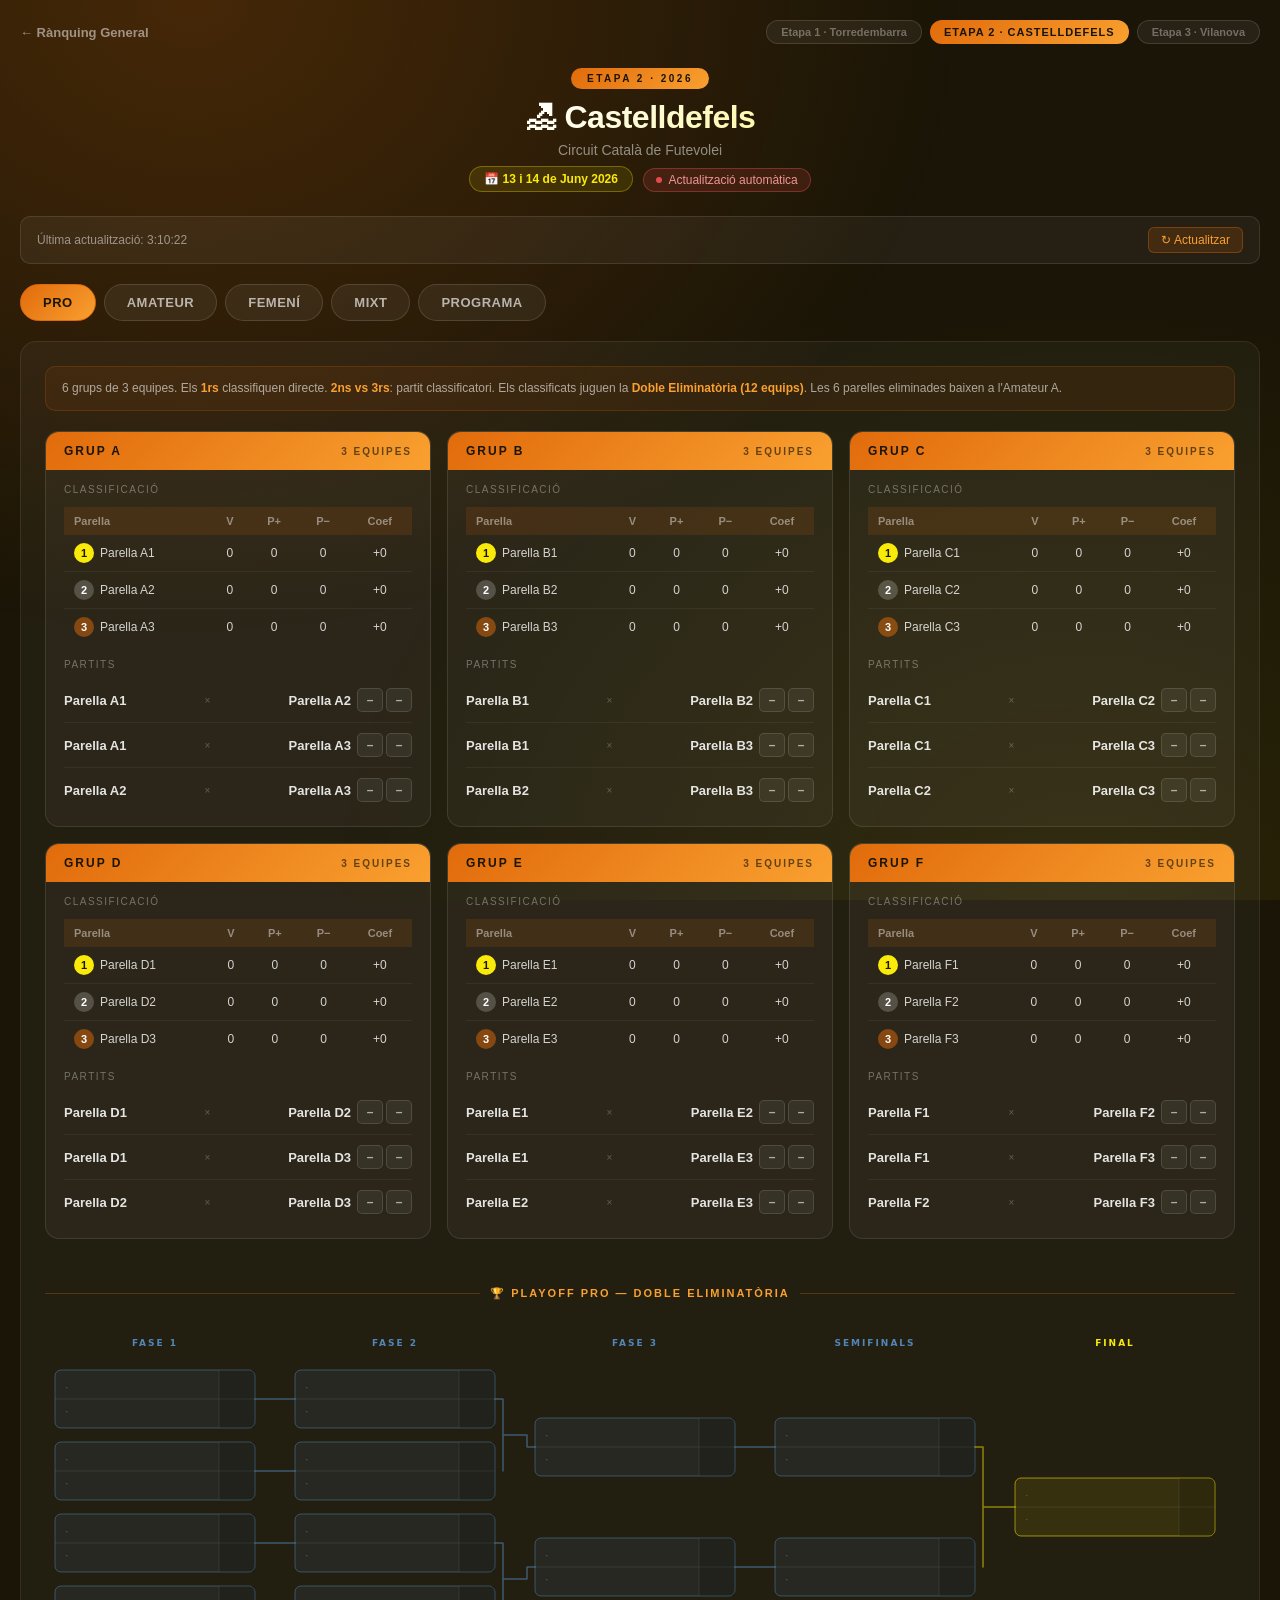
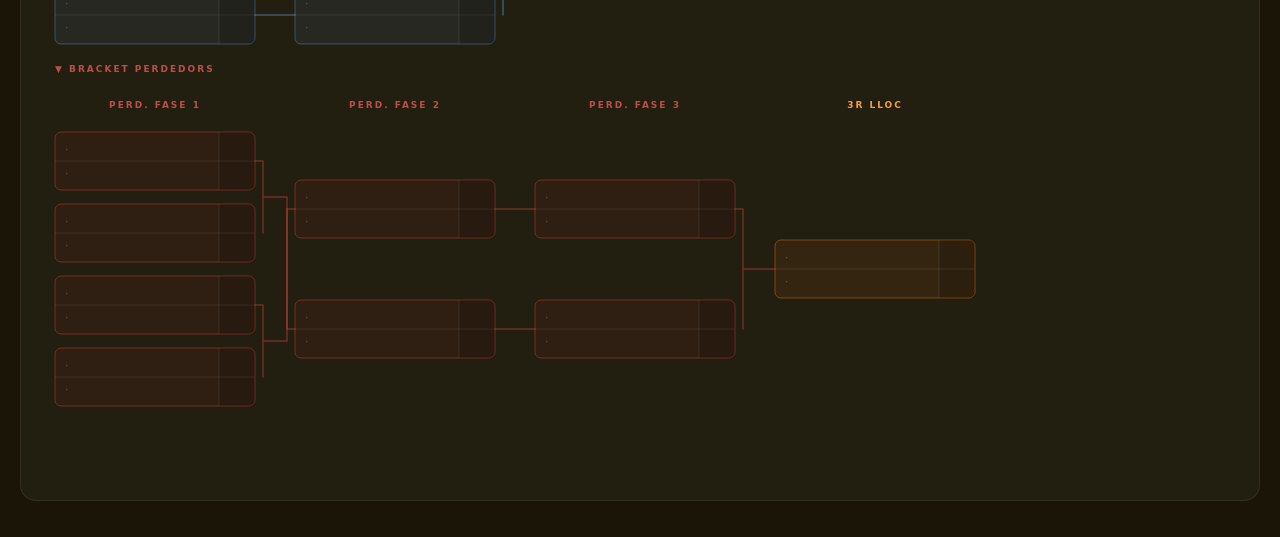
==== commit ecec8a0f: "Add files via upload" ====
--- a/castelldefels.html
+++ b/castelldefels.html
@@ -170,7 +170,7 @@
 'amat-b':'https://docs.google.com/spreadsheets/d/e/2PACX-1vRZil50PH5jneutDhKytmUJwd_dP9sbP9cX3Y-950XrqO4WpchXqDY7ywRLTS4w4UPJaCd6WBfxZXAV/pub?gid=930444700&single=true&output=csv', 
 femeni:'https://docs.google.com/spreadsheets/d/e/2PACX-1vRZil50PH5jneutDhKytmUJwd_dP9sbP9cX3Y-950XrqO4WpchXqDY7ywRLTS4w4UPJaCd6WBfxZXAV/pub?gid=564804510&single=true&output=csv', 
 mixt:'https://docs.google.com/spreadsheets/d/e/2PACX-1vRZil50PH5jneutDhKytmUJwd_dP9sbP9cX3Y-950XrqO4WpchXqDY7ywRLTS4w4UPJaCd6WBfxZXAV/pub?gid=1195574451&single=true&output=csv' };
-const PROGRAMA_URLS={ sabado:'https://docs.google.com/spreadsheets/d/e/2PACX-1vRZil50PH5jneutDhKytmUJwd_dP9sbP9cX3Y-950XrqO4WpchXqDY7ywRLTS4w4UPJaCd6WBfxZXAV/pub?gid=579853102&single=true&output=csv', domingo:'' };
+const PROGRAMA_URLS={ sabado:'https://docs.google.com/spreadsheets/d/e/2PACX-1vRZil50PH5jneutDhKytmUJwd_dP9sbP9cX3Y-950XrqO4WpchXqDY7ywRLTS4w4UPJaCd6WBfxZXAV/pub?gid=579853102&single=true&output=csv', domingo:'https://docs.google.com/spreadsheets/d/e/2PACX-1vRZil50PH5jneutDhKytmUJwd_dP9sbP9cX3Y-950XrqO4WpchXqDY7ywRLTS4w4UPJaCd6WBfxZXAV/pub?gid=1162203601&single=true&output=csv' };
 let programaData={sabado:null,domingo:null};
 
 // ── FALLBACK ──────────────────────────────────────────────
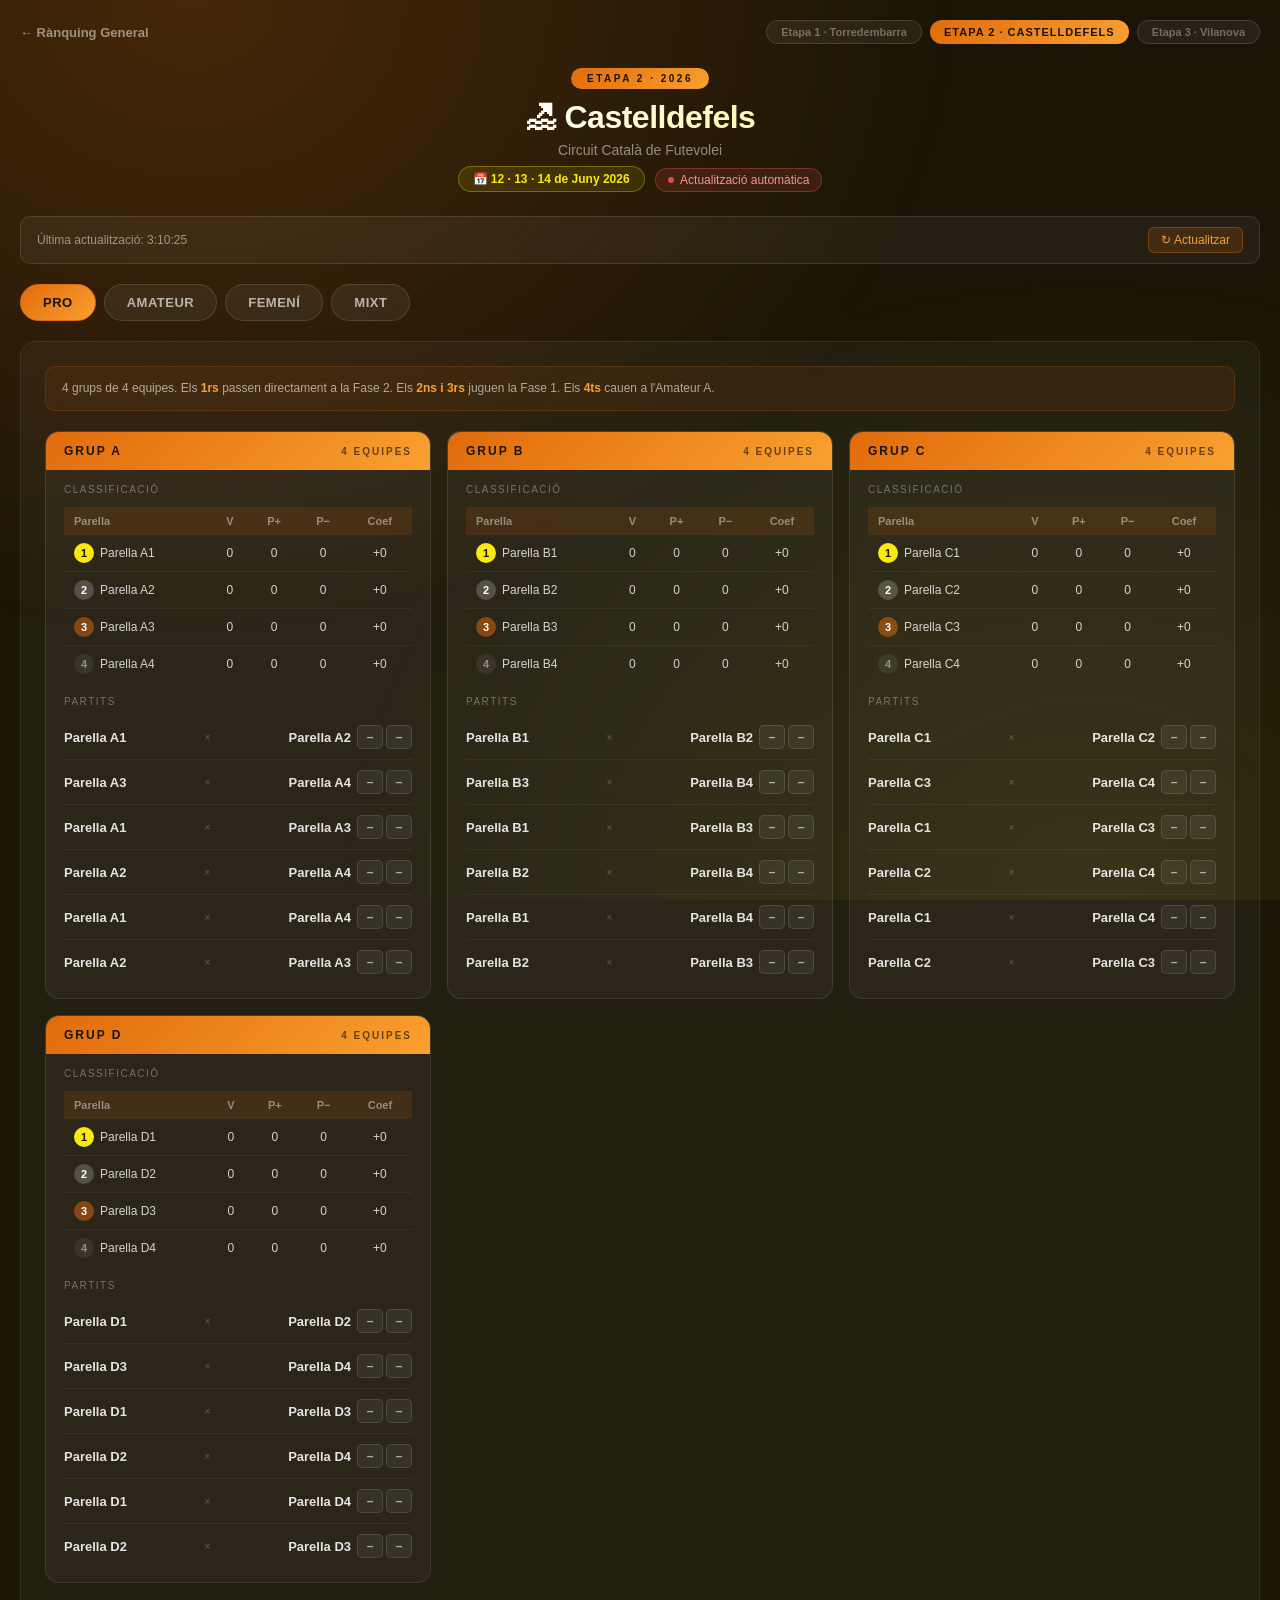
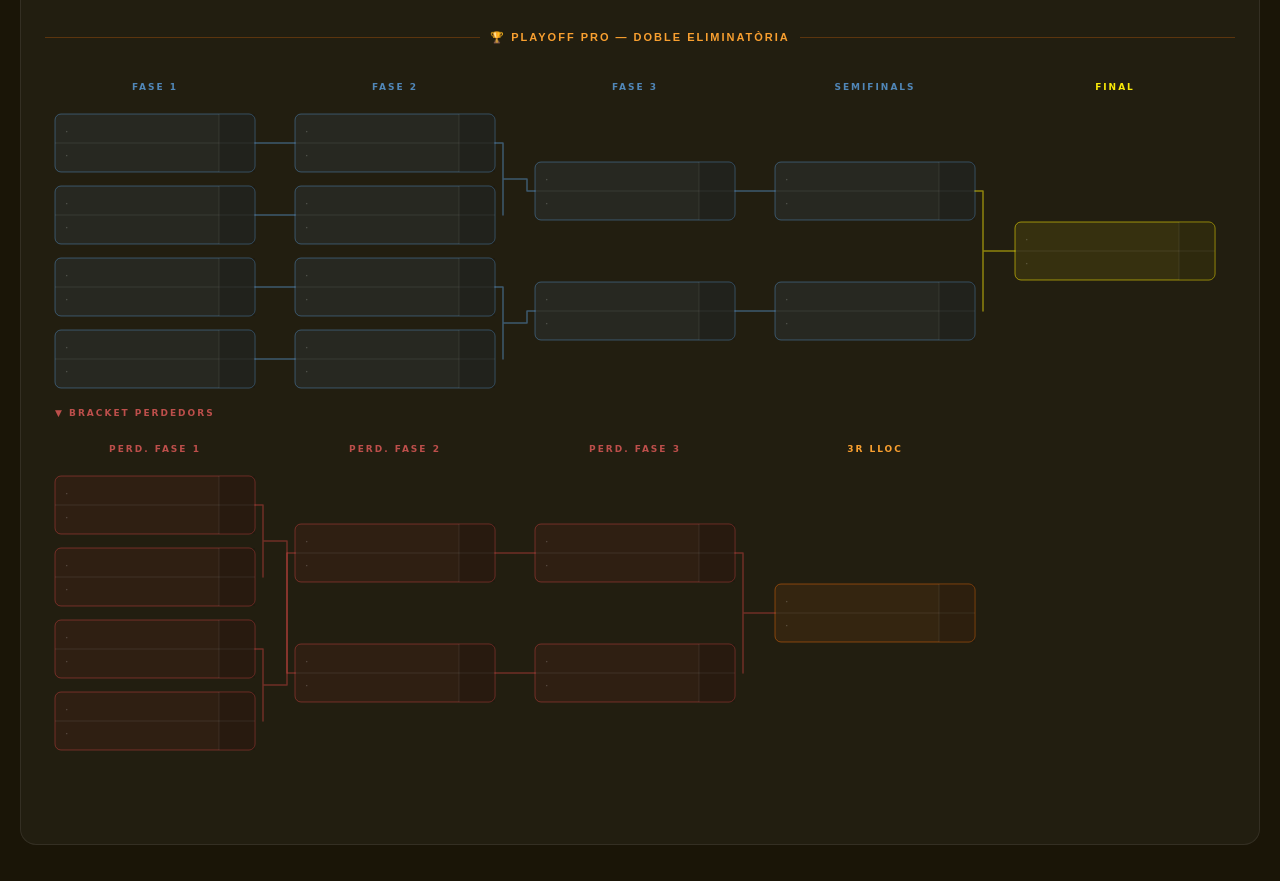
==== commit a32e4805: "Add files via upload" ====
--- a/castelldefels.html
+++ b/castelldefels.html
@@ -120,7 +120,7 @@
   <h1 class="page-title">🏖 Castelldefels</h1>
   <p class="page-sub">Circuit Català de Futevolei</p>
   <div>
-    <span class="dates-badge">📅 13 i 14 de Juny 2026</span>
+    <span class="dates-badge">📅 12 · 13 · 14 de Juny 2026</span>
     <span class="live-badge"><span class="live-dot"></span>Actualització automàtica</span>
   </div>
 </div>
@@ -150,7 +150,6 @@
   <button class="cat-tab" onclick="showCat('amateur',this)">AMATEUR</button>
   <button class="cat-tab" onclick="showCat('femeni',this)">FEMENÍ</button>
   <button class="cat-tab" onclick="showCat('mixt',this)">MIXT</button>
-  <button class="cat-tab" onclick="showPrograma(this)">PROGRAMA</button>
 </div>
 <div class="content-card"><div id="cat-content"><div class="loading"><div class="spinner"></div><p>Carregant dades...</p></div></div></div>
 </div>
@@ -175,28 +174,31 @@
 
 // ── FALLBACK ──────────────────────────────────────────────
 const FALLBACK_DATA={
-  pro:{info:'6 grups de 3 equipes. Els <strong>1rs</strong> classifiquen directe. <strong>2ns vs 3rs</strong>: partit classificatori. Els classificats juguen la <strong>Doble Eliminatòria (12 equips)</strong>. Les 6 parelles eliminades baixen a l\'Amateur A.',grupos:[
+  pro:{info:'4 grups de 4 equipes. Els <strong>1rs</strong> passen directament a la Fase 2. Els <strong>2ns i 3rs</strong> juguen la Fase 1. Els <strong>4ts</strong> cauen a l\'Amateur A.',grupos:[
+    {nome:'Grup A',equipes:['Parella A1','Parella A2','Parella A3','Parella A4'],partidas:[{local:0,visit:1,p_local:null,p_visit:null},{local:2,visit:3,p_local:null,p_visit:null},{local:0,visit:2,p_local:null,p_visit:null},{local:1,visit:3,p_local:null,p_visit:null},{local:0,visit:3,p_local:null,p_visit:null},{local:1,visit:2,p_local:null,p_visit:null}]},
+    {nome:'Grup B',equipes:['Parella B1','Parella B2','Parella B3','Parella B4'],partidas:[{local:0,visit:1,p_local:null,p_visit:null},{local:2,visit:3,p_local:null,p_visit:null},{local:0,visit:2,p_local:null,p_visit:null},{local:1,visit:3,p_local:null,p_visit:null},{local:0,visit:3,p_local:null,p_visit:null},{local:1,visit:2,p_local:null,p_visit:null}]},
+    {nome:'Grup C',equipes:['Parella C1','Parella C2','Parella C3','Parella C4'],partidas:[{local:0,visit:1,p_local:null,p_visit:null},{local:2,visit:3,p_local:null,p_visit:null},{local:0,visit:2,p_local:null,p_visit:null},{local:1,visit:3,p_local:null,p_visit:null},{local:0,visit:3,p_local:null,p_visit:null},{local:1,visit:2,p_local:null,p_visit:null}]},
+    {nome:'Grup D',equipes:['Parella D1','Parella D2','Parella D3','Parella D4'],partidas:[{local:0,visit:1,p_local:null,p_visit:null},{local:2,visit:3,p_local:null,p_visit:null},{local:0,visit:2,p_local:null,p_visit:null},{local:1,visit:3,p_local:null,p_visit:null},{local:0,visit:3,p_local:null,p_visit:null},{local:1,visit:2,p_local:null,p_visit:null}]}
+  ]},
+  amateur:{info:'2 grups de 3 equipes + 4 grups de 4 equipes. <strong>Amateur A</strong> (12 eq.): 6 primers + 2 millors 2ns + 4 últims del Pro. <strong>Amateur B</strong> (16 eq.): la resta.',grupos:[
+    {nome:'Grup A',equipes:['Parella A1','Parella A2','Parella A3'],partidas:[{local:0,visit:1,p_local:null,p_visit:null},{local:0,visit:2,p_local:null,p_visit:null},{local:1,visit:2,p_local:null,p_visit:null}]},
+    {nome:'Grup B',equipes:['Parella B1','Parella B2','Parella B3'],partidas:[{local:0,visit:1,p_local:null,p_visit:null},{local:0,visit:2,p_local:null,p_visit:null},{local:1,visit:2,p_local:null,p_visit:null}]},
+    {nome:'Grup C',equipes:['Parella C1','Parella C2','Parella C3','Parella C4'],partidas:[{local:0,visit:1,p_local:null,p_visit:null},{local:2,visit:3,p_local:null,p_visit:null},{local:0,visit:2,p_local:null,p_visit:null},{local:1,visit:3,p_local:null,p_visit:null},{local:0,visit:3,p_local:null,p_visit:null},{local:1,visit:2,p_local:null,p_visit:null}]},
+    {nome:'Grup D',equipes:['Parella D1','Parella D2','Parella D3','Parella D4'],partidas:[{local:0,visit:1,p_local:null,p_visit:null},{local:2,visit:3,p_local:null,p_visit:null},{local:0,visit:2,p_local:null,p_visit:null},{local:1,visit:3,p_local:null,p_visit:null},{local:0,visit:3,p_local:null,p_visit:null},{local:1,visit:2,p_local:null,p_visit:null}]},
+    {nome:'Grup E',equipes:['Parella E1','Parella E2','Parella E3','Parella E4'],partidas:[{local:0,visit:1,p_local:null,p_visit:null},{local:2,visit:3,p_local:null,p_visit:null},{local:0,visit:2,p_local:null,p_visit:null},{local:1,visit:3,p_local:null,p_visit:null},{local:0,visit:3,p_local:null,p_visit:null},{local:1,visit:2,p_local:null,p_visit:null}]},
+    {nome:'Grup F',equipes:['Parella F1','Parella F2','Parella F3','Parella F4'],partidas:[{local:0,visit:1,p_local:null,p_visit:null},{local:2,visit:3,p_local:null,p_visit:null},{local:0,visit:2,p_local:null,p_visit:null},{local:1,visit:3,p_local:null,p_visit:null},{local:0,visit:3,p_local:null,p_visit:null},{local:1,visit:2,p_local:null,p_visit:null}]}
+  ]},
+  femeni:{info:'1 grup de 7 equipes (tots contra tots). Les <strong>4 primeres</strong> passen a les semifinals.',grupos:[
+    {nome:'Grup Únic',equipes:['Parella 1','Parella 2','Parella 3','Parella 4','Parella 5','Parella 6','Parella 7'],
+     partidas:[{local:0,visit:1,p_local:null,p_visit:null},{local:2,visit:3,p_local:null,p_visit:null},{local:4,visit:5,p_local:null,p_visit:null},{local:6,visit:0,p_local:null,p_visit:null},{local:1,visit:2,p_local:null,p_visit:null},{local:3,visit:4,p_local:null,p_visit:null},{local:5,visit:6,p_local:null,p_visit:null},{local:0,visit:2,p_local:null,p_visit:null},{local:1,visit:3,p_local:null,p_visit:null},{local:4,visit:6,p_local:null,p_visit:null},{local:5,visit:0,p_local:null,p_visit:null},{local:2,visit:4,p_local:null,p_visit:null},{local:3,visit:5,p_local:null,p_visit:null},{local:6,visit:1,p_local:null,p_visit:null},{local:0,visit:4,p_local:null,p_visit:null},{local:1,visit:5,p_local:null,p_visit:null},{local:2,visit:6,p_local:null,p_visit:null},{local:3,visit:0,p_local:null,p_visit:null},{local:4,visit:1,p_local:null,p_visit:null},{local:5,visit:2,p_local:null,p_visit:null},{local:6,visit:3,p_local:null,p_visit:null}]}
+  ]},
+  mixt:{info:'6 grups de 3 equipes. <strong>Fase prèvia</strong>: 2ns vs 3rs d\'altres grups. Els 6 primers + 6 vencedors = <strong>12 equipes</strong> al playoff.',grupos:[
     {nome:'Grup A',equipes:['Parella A1','Parella A2','Parella A3'],partidas:[{local:0,visit:1,p_local:null,p_visit:null},{local:0,visit:2,p_local:null,p_visit:null},{local:1,visit:2,p_local:null,p_visit:null}]},
     {nome:'Grup B',equipes:['Parella B1','Parella B2','Parella B3'],partidas:[{local:0,visit:1,p_local:null,p_visit:null},{local:0,visit:2,p_local:null,p_visit:null},{local:1,visit:2,p_local:null,p_visit:null}]},
     {nome:'Grup C',equipes:['Parella C1','Parella C2','Parella C3'],partidas:[{local:0,visit:1,p_local:null,p_visit:null},{local:0,visit:2,p_local:null,p_visit:null},{local:1,visit:2,p_local:null,p_visit:null}]},
     {nome:'Grup D',equipes:['Parella D1','Parella D2','Parella D3'],partidas:[{local:0,visit:1,p_local:null,p_visit:null},{local:0,visit:2,p_local:null,p_visit:null},{local:1,visit:2,p_local:null,p_visit:null}]},
     {nome:'Grup E',equipes:['Parella E1','Parella E2','Parella E3'],partidas:[{local:0,visit:1,p_local:null,p_visit:null},{local:0,visit:2,p_local:null,p_visit:null},{local:1,visit:2,p_local:null,p_visit:null}]},
     {nome:'Grup F',equipes:['Parella F1','Parella F2','Parella F3'],partidas:[{local:0,visit:1,p_local:null,p_visit:null},{local:0,visit:2,p_local:null,p_visit:null},{local:1,visit:2,p_local:null,p_visit:null}]}
-  ]},
-  amateur:{info:'6 grups de 4 equipes. <strong>Amateur A</strong>: Doble Eliminatòria (14 equips). <strong>Amateur B</strong>: Doble Eliminatòria (16 equips).',grupos:[
-    {nome:'Grup A',equipes:['Parella A1','Parella A2','Parella A3','Parella A4'],partidas:[{local:0,visit:1,p_local:null,p_visit:null},{local:2,visit:3,p_local:null,p_visit:null},{local:0,visit:2,p_local:null,p_visit:null},{local:1,visit:3,p_local:null,p_visit:null},{local:0,visit:3,p_local:null,p_visit:null},{local:1,visit:2,p_local:null,p_visit:null}]},
-    {nome:'Grup B',equipes:['Parella B1','Parella B2','Parella B3','Parella B4'],partidas:[{local:0,visit:1,p_local:null,p_visit:null},{local:2,visit:3,p_local:null,p_visit:null},{local:0,visit:2,p_local:null,p_visit:null},{local:1,visit:3,p_local:null,p_visit:null},{local:0,visit:3,p_local:null,p_visit:null},{local:1,visit:2,p_local:null,p_visit:null}]},
-    {nome:'Grup C',equipes:['Parella C1','Parella C2','Parella C3','Parella C4'],partidas:[{local:0,visit:1,p_local:null,p_visit:null},{local:2,visit:3,p_local:null,p_visit:null},{local:0,visit:2,p_local:null,p_visit:null},{local:1,visit:3,p_local:null,p_visit:null},{local:0,visit:3,p_local:null,p_visit:null},{local:1,visit:2,p_local:null,p_visit:null}]},
-    {nome:'Grup D',equipes:['Parella D1','Parella D2','Parella D3','Parella D4'],partidas:[{local:0,visit:1,p_local:null,p_visit:null},{local:2,visit:3,p_local:null,p_visit:null},{local:0,visit:2,p_local:null,p_visit:null},{local:1,visit:3,p_local:null,p_visit:null},{local:0,visit:3,p_local:null,p_visit:null},{local:1,visit:2,p_local:null,p_visit:null}]},
-    {nome:'Grup E',equipes:['Parella E1','Parella E2','Parella E3','Parella E4'],partidas:[{local:0,visit:1,p_local:null,p_visit:null},{local:2,visit:3,p_local:null,p_visit:null},{local:0,visit:2,p_local:null,p_visit:null},{local:1,visit:3,p_local:null,p_visit:null},{local:0,visit:3,p_local:null,p_visit:null},{local:1,visit:2,p_local:null,p_visit:null}]},
-    {nome:'Grup F',equipes:['Parella F1','Parella F2','Parella F3','Parella F4'],partidas:[{local:0,visit:1,p_local:null,p_visit:null},{local:2,visit:3,p_local:null,p_visit:null},{local:0,visit:2,p_local:null,p_visit:null},{local:1,visit:3,p_local:null,p_visit:null},{local:0,visit:3,p_local:null,p_visit:null},{local:1,visit:2,p_local:null,p_visit:null}]}
-  ]},
-  femeni:{info:'1 grup de 6 equipes (tots contra tots). Les <strong>4 primeres</strong> passen a les semifinals.',grupos:[
-    {nome:'Grup Únic',equipes:['Parella 1','Parella 2','Parella 3','Parella 4','Parella 5','Parella 6'],partidas:[{local:0,visit:1,p_local:null,p_visit:null},{local:0,visit:2,p_local:null,p_visit:null},{local:0,visit:3,p_local:null,p_visit:null},{local:0,visit:4,p_local:null,p_visit:null},{local:0,visit:5,p_local:null,p_visit:null},{local:1,visit:2,p_local:null,p_visit:null},{local:1,visit:3,p_local:null,p_visit:null},{local:1,visit:4,p_local:null,p_visit:null},{local:1,visit:5,p_local:null,p_visit:null},{local:2,visit:3,p_local:null,p_visit:null},{local:2,visit:4,p_local:null,p_visit:null},{local:2,visit:5,p_local:null,p_visit:null},{local:3,visit:4,p_local:null,p_visit:null},{local:3,visit:5,p_local:null,p_visit:null},{local:4,visit:5,p_local:null,p_visit:null}]}
-  ]},
-  mixt:{info:'1 grup de 5 + 1 grup de 4 equipes. <strong>Semifinal</strong> i <strong>Final</strong>.',grupos:[
-    {nome:'Grup A',equipes:['Parella A1','Parella A2','Parella A3','Parella A4','Parella A5'],partidas:[{local:0,visit:1,p_local:null,p_visit:null},{local:0,visit:2,p_local:null,p_visit:null},{local:0,visit:3,p_local:null,p_visit:null},{local:0,visit:4,p_local:null,p_visit:null},{local:1,visit:2,p_local:null,p_visit:null},{local:1,visit:3,p_local:null,p_visit:null},{local:1,visit:4,p_local:null,p_visit:null},{local:2,visit:3,p_local:null,p_visit:null},{local:2,visit:4,p_local:null,p_visit:null},{local:3,visit:4,p_local:null,p_visit:null}]},
-    {nome:'Grup B',equipes:['Parella B1','Parella B2','Parella B3','Parella B4'],partidas:[{local:0,visit:1,p_local:null,p_visit:null},{local:2,visit:3,p_local:null,p_visit:null},{local:0,visit:2,p_local:null,p_visit:null},{local:1,visit:3,p_local:null,p_visit:null},{local:0,visit:3,p_local:null,p_visit:null},{local:1,visit:2,p_local:null,p_visit:null}]}
   ]}
 };
 
@@ -326,7 +328,7 @@
   if(clip) attrs+=` clip-path="url(#${clip})"`;
   return`<text ${attrs}>${esc(text)}</text>`;
 }
-function esc(s){return String(s||'').replace(/&/g,'&amp;').replace(/</g,'&lt;').replace(/>/g,'&gt;')}
+function esc(s){if(s===null||s===undefined)s='';return String(s).replace(/&/g,'&amp;').replace(/</g,'&lt;').replace(/>/g,'&gt;')}
 
 function svgMatch(x,y,m,type){
   // type: 'w','l','final','tercer','previa'
@@ -492,170 +494,145 @@
 }
 
 
-// ── BUILD BRACKET 16 (Amateur B) ─────────────────────────
+// ── BUILD BRACKET 14 (Amateur A) — doble eliminatòria 14 equipes ──
+function buildBracketA14(pd, prefix){
+  const gm=id=>(pd||[]).find(m=>m.fase===prefix+id)||null;
+  const colX=c=>c*COL+10;
+  const PITCH=BH+18;
+
+  // WINNERS
+  const wTop=HEADER+24, yW=s=>wTop+s*PITCH;
+  const f1=[['P1',0],['P2',1],['P3',2],['P4',3],['P5',4],['P6',5]];
+  const f2=[['P9',0],['P10',1.5],['P11',3],['P12',4.5]];
+  const f3=[['P19',0.75],['P20',3.75]];
+  const sf=[['SF1',0.75],['SF2',3.75]];
+  const fin=[['FINAL',2.25]];
+
+  let els='';
+  els+=svgColHeader(colX(0),wTop-HEADER,'Fase 1',C.labelW);
+  els+=svgColHeader(colX(1),wTop-HEADER,'Fase 2',C.labelW);
+  els+=svgColHeader(colX(2),wTop-HEADER,'Fase 3',C.labelW);
+  els+=svgColHeader(colX(3),wTop-HEADER,'Semifinals',C.labelW);
+  els+=svgColHeader(colX(4),wTop-HEADER,'Final',C.labelF);
+
+  els+=svgLine(colX(0),yW(0),colX(1),yW(0),C.lineW);
+  els+=svgConnector(colX(0),yW(1),yW(2),colX(1),yW(1.5),C.lineW);
+  els+=svgLine(colX(0),yW(3),colX(1),yW(3),C.lineW);
+  els+=svgConnector(colX(0),yW(4),yW(5),colX(1),yW(4.5),C.lineW);
+  els+=svgConnector(colX(1),yW(0),yW(1.5),colX(2),yW(0.75),C.lineW);
+  els+=svgConnector(colX(1),yW(3),yW(4.5),colX(2),yW(3.75),C.lineW);
+  els+=svgLine(colX(2),yW(0.75),colX(3),yW(0.75),C.lineW);
+  els+=svgLine(colX(2),yW(3.75),colX(3),yW(3.75),C.lineW);
+  els+=svgConnector(colX(3),yW(0.75),yW(3.75),colX(4),yW(2.25),C.lineFinal);
+
+  f1.forEach(([id,s])=>els+=svgMatch(colX(0),yW(s),gm(id),'w'));
+  f2.forEach(([id,s])=>els+=svgMatch(colX(1),yW(s),gm(id),'w'));
+  f3.forEach(([id,s])=>els+=svgMatch(colX(2),yW(s),gm(id),'w'));
+  sf.forEach(([id,s])=>els+=svgMatch(colX(3),yW(s),gm(id),'w'));
+  fin.forEach(([id,s])=>els+=svgMatch(colX(4),yW(s),gm(id),'final'));
+
+  els+=`<text x="10" y="${wTop-HEADER-16}" fill="${C.labelW}" font-size="9" font-weight="800" letter-spacing="2" font-family="system-ui,sans-serif">▲ BRACKET GUANYADORS</text>`;
+
+  // LOSERS
+  const lTop=yW(5)+BH+70, yL=s=>lTop+s*PITCH;
+  const lf1=[['P8',0],['P7',2]];
+  const lf2=[['P13',0],['P14',1],['P15',2],['P16',3]];
+  const lf3=[['P17',0.5],['P18',2.5]];
+  const lf4=[['P22',0.5],['P21',2.5]];
+  const l3r=[['3R',1.5]];
+
+  els+=svgColHeader(colX(0),lTop-HEADER,'Perdedors Fase 1',C.labelL);
+  els+=svgColHeader(colX(1),lTop-HEADER,'Perdedors Fase 2',C.labelL);
+  els+=svgColHeader(colX(2),lTop-HEADER,'Perdedors Fase 3',C.labelL);
+  els+=svgColHeader(colX(3),lTop-HEADER,'Perdedors Fase 4',C.labelL);
+  els+=svgColHeader(colX(4),lTop-HEADER,'Tercer Lloc',C.labelTercer);
+
+  els+=svgLine(colX(0),yL(0),colX(1),yL(0),C.lineL);
+  els+=svgLine(colX(0),yL(2),colX(1),yL(2),C.lineL);
+  els+=svgConnector(colX(1),yL(0),yL(1),colX(2),yL(0.5),C.lineL);
+  els+=svgConnector(colX(1),yL(2),yL(3),colX(2),yL(2.5),C.lineL);
+  els+=svgLine(colX(2),yL(0.5),colX(3),yL(0.5),C.lineL);
+  els+=svgLine(colX(2),yL(2.5),colX(3),yL(2.5),C.lineL);
+
+  lf1.forEach(([id,s])=>els+=svgMatch(colX(0),yL(s),gm(id),'l'));
+  lf2.forEach(([id,s])=>els+=svgMatch(colX(1),yL(s),gm(id),'l'));
+  lf3.forEach(([id,s])=>els+=svgMatch(colX(2),yL(s),gm(id),'l'));
+  lf4.forEach(([id,s])=>els+=svgMatch(colX(3),yL(s),gm(id),'l'));
+  l3r.forEach(([id,s])=>els+=svgMatch(colX(4),yL(s),gm(id),'tercer'));
+
+  els+=`<text x="10" y="${lTop-HEADER-16}" fill="${C.labelL}" font-size="9" font-weight="800" letter-spacing="2" font-family="system-ui,sans-serif">▼ BRACKET PERDEDORS</text>`;
+
+  return{svg:els, w:5*COL+20, h:yL(3)+BH+30};
+}
+
+// ── BUILD BRACKET 16 (Amateur B) — doble eliminatòria 16 equipes ──
 function buildBracket16(pd, prefix){
   const gm=id=>(pd||[]).find(m=>m.fase===prefix+id)||null;
-  const colX=col=>col*COL+10;
-
-  // W: F1(8) → Quarts(4) → Semis(2) → Final(1)
-  const wRows=[8,4,2,1];
-  const wIds=[['P1','P2','P3','P4','P5','P6','P7','P8'],['P9','P10','P11','P12'],['P13','P14'],['P15']];
-  const wLabels=['FASE 1','QUARTS','SEMIFINALS','FINAL'];
-  const wColor=id=>(id==='P15'?'final':'w');
-
-  // L: PF1(4) → PF2(4) → PF3(2) → PSemis(1) → 3r(1)
-  const lIds=[['P16','P17','P18','P19'],['P20','P21','P22','P23'],['P24','P25'],['P26'],['P27']];
-  const lLabels=['PERD. F1','PERD. F2','PERD. F3','PERD. SEMIS','3R LLOC'];
-  const lColor=id=>(id==='P27'?'tercer':'l');
-
-  const wTotalH=8*BH+9*GAP;
-  const lTotalH=8*BH+9*GAP;
-  const totalW=5*COL+20;
-  const wTop=HEADER+10;
-  const lTop=wTotalH+wTop+60;
-  const totalH=lTop+lTotalH+40;
-
-  function yPos(rows,col,idx,top,totalH){
-    const n=rows[col];
-    const sp=(totalH-(n*BH))/(n+1);
-    return top+sp+idx*(BH+sp);
-  }
-  const matchYW=(col,idx)=>yPos(wRows,col,idx,wTop,wTotalH);
-  const lRows=[4,4,2,1,1];
-  const matchYL=(col,idx)=>yPos(lRows,col,idx,lTop,lTotalH);
+  const colX=c=>c*COL+10;
+  const PITCH=BH+18;
+
+  // WINNERS
+  const wTop=HEADER+24, yW=s=>wTop+s*PITCH;
+  const f1=[['P1',0],['P2',1],['P3',2],['P4',3],['P5',4],['P6',5],['P7',6],['P8',7]];
+  const f2=[['P13',0.5],['P14',2.5],['P15',4.5],['P16',6.5]];
+  const f3=[['P23',1.5],['P24',5.5]];
+  const sf=[['SF1',1.5],['SF2',5.5]];
+  const fin=[['FINAL',3.5]];
 
   let els='';
-  // W headers
-  for(let cc=0;cc<4;cc++){
-    const lc=cc===3?C.labelF:C.labelW;
-    els+=svgColHeader(colX(cc),wTop-HEADER,wLabels[cc],lc);
-  }
-  // W matches
-  for(let cc=0;cc<4;cc++){
-    for(let i=0;i<wIds[cc].length;i++){
-      els+=svgMatch(colX(cc),matchYW(cc,i),gm(wIds[cc][i]),wColor(wIds[cc][i]));
-    }
-  }
-  // W connectors F1→Quarts (pairs merge)
-  els+=svgConnector(colX(0),matchYW(0,0),matchYW(0,1),colX(1),matchYW(1,0),C.lineW);
-  els+=svgConnector(colX(0),matchYW(0,2),matchYW(0,3),colX(1),matchYW(1,1),C.lineW);
-  els+=svgConnector(colX(0),matchYW(0,4),matchYW(0,5),colX(1),matchYW(1,2),C.lineW);
-  els+=svgConnector(colX(0),matchYW(0,6),matchYW(0,7),colX(1),matchYW(1,3),C.lineW);
-  // Quarts→Semis
-  els+=svgConnector(colX(1),matchYW(1,0),matchYW(1,1),colX(2),matchYW(2,0),C.lineW);
-  els+=svgConnector(colX(1),matchYW(1,2),matchYW(1,3),colX(2),matchYW(2,1),C.lineW);
-  // Semis→Final
-  els+=svgConnector(colX(2),matchYW(2,0),matchYW(2,1),colX(3),matchYW(3,0),C.lineFinal);
-
-  // L headers
-  for(let cc=0;cc<5;cc++){
-    const lc=cc===4?C.labelTercer:C.labelL;
-    els+=svgColHeader(colX(cc),lTop-HEADER,lLabels[cc],lc);
-  }
-  // L matches
-  for(let cc=0;cc<5;cc++){
-    for(let i=0;i<lIds[cc].length;i++){
-      els+=svgMatch(colX(cc),matchYL(cc,i),gm(lIds[cc][i]),lColor(lIds[cc][i]));
-    }
-  }
-  // L connectors (simplified pairs)
-  for(let i=0;i<4;i++) els+=svgLine(colX(0),matchYL(0,i),colX(1),matchYL(1,i),C.lineL);
-  els+=svgConnector(colX(1),matchYL(1,0),matchYL(1,1),colX(2),matchYL(2,0),C.lineL);
-  els+=svgConnector(colX(1),matchYL(1,2),matchYL(1,3),colX(2),matchYL(2,1),C.lineL);
-  els+=svgConnector(colX(2),matchYL(2,0),matchYL(2,1),colX(3),matchYL(3,0),C.lineL);
-  els+=svgLine(colX(3),matchYL(3,0),colX(4),matchYL(4,0),C.lineL);
-
-  els+=`<text x="10" y="${wTop-HEADER-18}" fill="${C.labelW}" font-size="9" font-weight="800" letter-spacing="2" font-family="system-ui,sans-serif">▲ BRACKET GUANYADORS</text>`;
-  els+=`<text x="10" y="${lTop-HEADER-18}" fill="${C.labelL}" font-size="9" font-weight="800" letter-spacing="2" font-family="system-ui,sans-serif">▼ BRACKET PERDEDORS</text>`;
-
-  return{svg:els, w:totalW, h:totalH};
-}
-
-// ── BUILD BRACKET 14 (Amateur A — 2 byes a 1a ronda) ─────
-function buildBracket14(pd, prefix){
-  const gm=id=>(pd||[]).find(m=>m.fase===prefix+id)||null;
-  const colX=col=>col*COL+10;
-
-  // W: F1(6 partits + 2 byes) → Quarts(4) → Semis(2) → Final(1)
-  const wRows=[8,4,2,1];
-  const wIds=[['P1','P2','P3','P4','P5','P6'],['P7','P8','P9','P10'],['P11','P12'],['P13']];
-  const wLabels=['FASE 1','QUARTS','SEMIFINALS','FINAL'];
-  const wColor=id=>(id==='P13'?'final':'w');
-
-  // L: skeleton (confirmar amb imatge real del quadre)
-  const lIds=[['P14','P15','P16'],['P17','P18','P19'],['P20','P21'],['P22'],['P23']];
-  const lLabels=['PERD. F1','PERD. F2','PERD. F3','PERD. SEMIS','3R LLOC'];
-  const lColor=id=>(id==='P23'?'tercer':'l');
-
-  const wTotalH=8*BH+9*GAP;
-  const lTotalH=8*BH+9*GAP;
-  const totalW=5*COL+20;
-  const wTop=HEADER+10;
-  const lTop=wTotalH+wTop+60;
-  const totalH=lTop+lTotalH+40;
-
-  function yPos(rows,col,idx,top,th){
-    const n=rows[col];
-    const sp=(th-(n*BH))/(n+1);
-    return top+sp+idx*(BH+sp);
-  }
-  const matchYW=(col,idx)=>yPos(wRows,col,idx,wTop,wTotalH);
-  const lRows=[3,3,2,1,1];
-  const matchYL=(col,idx)=>yPos(lRows,col,idx,lTop,lTotalH);
-
-  let els='';
-  // W headers
-  for(let cc=0;cc<4;cc++){
-    const lc=cc===3?C.labelF:C.labelW;
-    els+=svgColHeader(colX(cc),wTop-HEADER,wLabels[cc],lc);
-  }
-  // W matches (6 partits)
-  for(let i=0;i<6;i++){
-    els+=svgMatch(colX(0),matchYW(0,i),gm(wIds[0][i]),'w');
-  }
-  // 2 byes (slots 6 i 7) → directes a quarts
-  for(let i=6;i<8;i++){
-    els+=`<text x="${colX(0)}" y="${matchYW(0,i)+BH/2+4}" fill="${C.labelW}" font-size="11" font-weight="700" font-family="system-ui,sans-serif">BYE — classificat directe</text>`;
-  }
-  for(let cc=1;cc<4;cc++){
-    for(let i=0;i<wIds[cc].length;i++){
-      els+=svgMatch(colX(cc),matchYW(cc,i),gm(wIds[cc][i]),wColor(wIds[cc][i]));
-    }
-  }
-  // W connectors F1→Quarts: P1+P2→P7, P3+P4→P8, P5+bye→P9, P6+bye→P10
-  els+=svgConnector(colX(0),matchYW(0,0),matchYW(0,1),colX(1),matchYW(1,0),C.lineW);
-  els+=svgConnector(colX(0),matchYW(0,2),matchYW(0,3),colX(1),matchYW(1,1),C.lineW);
-  els+=svgConnector(colX(0),matchYW(0,4),matchYW(0,6),colX(1),matchYW(1,2),C.lineW);
-  els+=svgConnector(colX(0),matchYW(0,5),matchYW(0,7),colX(1),matchYW(1,3),C.lineW);
-  // Quarts→Semis
-  els+=svgConnector(colX(1),matchYW(1,0),matchYW(1,1),colX(2),matchYW(2,0),C.lineW);
-  els+=svgConnector(colX(1),matchYW(1,2),matchYW(1,3),colX(2),matchYW(2,1),C.lineW);
-  // Semis→Final
-  els+=svgConnector(colX(2),matchYW(2,0),matchYW(2,1),colX(3),matchYW(3,0),C.lineFinal);
-
-  // L headers
-  for(let cc=0;cc<5;cc++){
-    const lc=cc===4?C.labelTercer:C.labelL;
-    els+=svgColHeader(colX(cc),lTop-HEADER,lLabels[cc],lc);
-  }
-  // L matches
-  for(let cc=0;cc<5;cc++){
-    for(let i=0;i<lIds[cc].length;i++){
-      els+=svgMatch(colX(cc),matchYL(cc,i),gm(lIds[cc][i]),lColor(lIds[cc][i]));
-    }
-  }
-  // L connectors (simplificat)
-  els+=svgConnector(colX(0),matchYL(0,0),matchYL(0,1),colX(1),matchYL(1,0),C.lineL);
-  els+=svgLine(colX(0),matchYL(0,2),colX(1),matchYL(1,1),C.lineL);
-  els+=svgConnector(colX(1),matchYL(1,0),matchYL(1,1),colX(2),matchYL(2,0),C.lineL);
-  els+=svgLine(colX(1),matchYL(1,2),colX(2),matchYL(2,1),C.lineL);
-  els+=svgConnector(colX(2),matchYL(2,0),matchYL(2,1),colX(3),matchYL(3,0),C.lineL);
-  els+=svgLine(colX(3),matchYL(3,0),colX(4),matchYL(4,0),C.lineL);
-
-  els+=`<text x="10" y="${wTop-HEADER-18}" fill="${C.labelW}" font-size="9" font-weight="800" letter-spacing="2" font-family="system-ui,sans-serif">▲ BRACKET GUANYADORS</text>`;
-  els+=`<text x="10" y="${lTop-HEADER-18}" fill="${C.labelL}" font-size="9" font-weight="800" letter-spacing="2" font-family="system-ui,sans-serif">▼ BRACKET PERDEDORS</text>`;
-
-  return{svg:els, w:totalW, h:totalH};
+  els+=svgColHeader(colX(0),wTop-HEADER,'Fase 1',C.labelW);
+  els+=svgColHeader(colX(1),wTop-HEADER,'Fase 2',C.labelW);
+  els+=svgColHeader(colX(2),wTop-HEADER,'Fase 3',C.labelW);
+  els+=svgColHeader(colX(3),wTop-HEADER,'Semifinals',C.labelW);
+  els+=svgColHeader(colX(4),wTop-HEADER,'Final',C.labelF);
+
+  els+=svgConnector(colX(0),yW(0),yW(1),colX(1),yW(0.5),C.lineW);
+  els+=svgConnector(colX(0),yW(2),yW(3),colX(1),yW(2.5),C.lineW);
+  els+=svgConnector(colX(0),yW(4),yW(5),colX(1),yW(4.5),C.lineW);
+  els+=svgConnector(colX(0),yW(6),yW(7),colX(1),yW(6.5),C.lineW);
+  els+=svgConnector(colX(1),yW(0.5),yW(2.5),colX(2),yW(1.5),C.lineW);
+  els+=svgConnector(colX(1),yW(4.5),yW(6.5),colX(2),yW(5.5),C.lineW);
+  els+=svgLine(colX(2),yW(1.5),colX(3),yW(1.5),C.lineW);
+  els+=svgLine(colX(2),yW(5.5),colX(3),yW(5.5),C.lineW);
+  els+=svgConnector(colX(3),yW(1.5),yW(5.5),colX(4),yW(3.5),C.lineFinal);
+
+  f1.forEach(([id,s])=>els+=svgMatch(colX(0),yW(s),gm(id),'w'));
+  f2.forEach(([id,s])=>els+=svgMatch(colX(1),yW(s),gm(id),'w'));
+  f3.forEach(([id,s])=>els+=svgMatch(colX(2),yW(s),gm(id),'w'));
+  sf.forEach(([id,s])=>els+=svgMatch(colX(3),yW(s),gm(id),'w'));
+  fin.forEach(([id,s])=>els+=svgMatch(colX(4),yW(s),gm(id),'final'));
+
+  els+=`<text x="10" y="${wTop-HEADER-16}" fill="${C.labelW}" font-size="9" font-weight="800" letter-spacing="2" font-family="system-ui,sans-serif">▲ BRACKET GUANYADORS</text>`;
+
+  // LOSERS
+  const lTop=yW(7)+BH+70, yL=s=>lTop+s*PITCH;
+  const lf1=[['P9',0],['P10',1],['P11',2],['P12',3]];
+  const lf2=[['P20',0],['P19',1],['P18',2],['P17',3]];
+  const lf3=[['P22',0.5],['P21',2.5]];
+  const lf4=[['P25',0.5],['P26',2.5]];
+  const l3r=[['3R',1.5]];
+
+  els+=svgColHeader(colX(0),lTop-HEADER,'Perdedors Fase 1',C.labelL);
+  els+=svgColHeader(colX(1),lTop-HEADER,'Perdedors Fase 2',C.labelL);
+  els+=svgColHeader(colX(2),lTop-HEADER,'Perdedors Fase 3',C.labelL);
+  els+=svgColHeader(colX(3),lTop-HEADER,'Perdedors Fase 4',C.labelL);
+  els+=svgColHeader(colX(4),lTop-HEADER,'Tercer Lloc',C.labelTercer);
+
+  for(let i=0;i<4;i++) els+=svgLine(colX(0),yL(i),colX(1),yL(i),C.lineL);
+  els+=svgConnector(colX(1),yL(0),yL(1),colX(2),yL(0.5),C.lineL);
+  els+=svgConnector(colX(1),yL(2),yL(3),colX(2),yL(2.5),C.lineL);
+  els+=svgLine(colX(2),yL(0.5),colX(3),yL(0.5),C.lineL);
+  els+=svgLine(colX(2),yL(2.5),colX(3),yL(2.5),C.lineL);
+
+  lf1.forEach(([id,s])=>els+=svgMatch(colX(0),yL(s),gm(id),'l'));
+  lf2.forEach(([id,s])=>els+=svgMatch(colX(1),yL(s),gm(id),'l'));
+  lf3.forEach(([id,s])=>els+=svgMatch(colX(2),yL(s),gm(id),'l'));
+  lf4.forEach(([id,s])=>els+=svgMatch(colX(3),yL(s),gm(id),'l'));
+  l3r.forEach(([id,s])=>els+=svgMatch(colX(4),yL(s),gm(id),'tercer'));
+
+  els+=`<text x="10" y="${lTop-HEADER-16}" fill="${C.labelL}" font-size="9" font-weight="800" letter-spacing="2" font-family="system-ui,sans-serif">▼ BRACKET PERDEDORS</text>`;
+
+  return{svg:els, w:5*COL+20, h:yL(3)+BH+30};
 }
 
 // ── BUILD BRACKET FEMENÍ ─────────────────────────────────
@@ -735,17 +712,17 @@
     playoffs=`<div class="bracket-section-title">🏆 Playoff Pro — Doble Eliminatòria</div><div class="bracket-svg-wrap">${makeSVG(b.svg,b.w,b.h)}</div>`;
   }
   if(cat==='amateur'){
-    const a=buildBracket14(playoffData['amat-a']||[],'A');
+    const a=buildBracketA14(playoffData['amat-a']||[],'A');
     const b16=buildBracket16(playoffData['amat-b']||[],'B');
-    playoffs=`<div class="bracket-section-title">🏆 Amateur A — Doble Eliminatòria (14 equips)</div><div class="bracket-svg-wrap">${makeSVG(a.svg,a.w,a.h)}</div><div class="bracket-section-title" style="margin-top:32px">🏆 Amateur B — Doble Eliminatòria (16 equips)</div><div class="bracket-svg-wrap">${makeSVG(b16.svg,b16.w,b16.h)}</div>`;
+    playoffs=`<div class="bracket-section-title">🏆 Amateur A — Doble Eliminatòria (14 equipes)</div><div class="bracket-svg-wrap">${makeSVG(a.svg,a.w,a.h)}</div><div class="bracket-section-title" style="margin-top:32px">🏆 Amateur B — Doble Eliminatòria (16 equipes)</div><div class="bracket-svg-wrap">${makeSVG(b16.svg,b16.w,b16.h)}</div>`;
   }
   if(cat==='femeni'){
     const f=buildBracketFemeni(playoffData.femeni||[]);
     playoffs=`<div class="bracket-section-title">🏆 Playoff Femení</div><div class="bracket-svg-wrap">${makeSVG(f.svg,f.w,f.h)}</div>`;
   }
   if(cat==='mixt'){
-    const mx=buildBracketFemeni(playoffData.mixt||[]);
-    playoffs=`<div class="bracket-section-title">🏆 Playoff Mixt — Semifinals i Final</div><div class="bracket-svg-wrap">${makeSVG(mx.svg,mx.w,mx.h)}</div>`;
+    const mx=buildBracketMixt(playoffData.mixt||[]);
+    playoffs=`<div class="bracket-section-title">🏆 Playoff Mixt — Doble Eliminatòria</div><div class="bracket-svg-wrap">${makeSVG(mx.prevSvg,mx.prevW,mx.prevH)}</div><div class="bracket-svg-wrap" style="margin-top:16px">${makeSVG(mx.mainSvg,mx.mainW,mx.mainH)}</div>`;
   }
 
   el.innerHTML=`${info}${grups}<div style="height:24px"></div>${playoffs}`;
@@ -821,8 +798,9 @@
 function renderPrograma(){
   const el=document.getElementById('cat-content');
   const days=[
-    {key:'sabado',label:'Dissabte 13'},
-    {key:'domingo',label:'Diumenge 14'}
+    {key:'divendres',label:'Divendres 15'},
+    {key:'sabado',label:'Dissabte 16'},
+    {key:'domingo',label:'Diumenge 17'}
   ];
   const dayBtns=days.map(d=>`<button class="prog-day-btn${d.key===currentProgramaDay?' active':''}" onclick="switchProgramaDay('${d.key}',this)">${d.label}</button>`).join('');
   const data=programaData[currentProgramaDay];
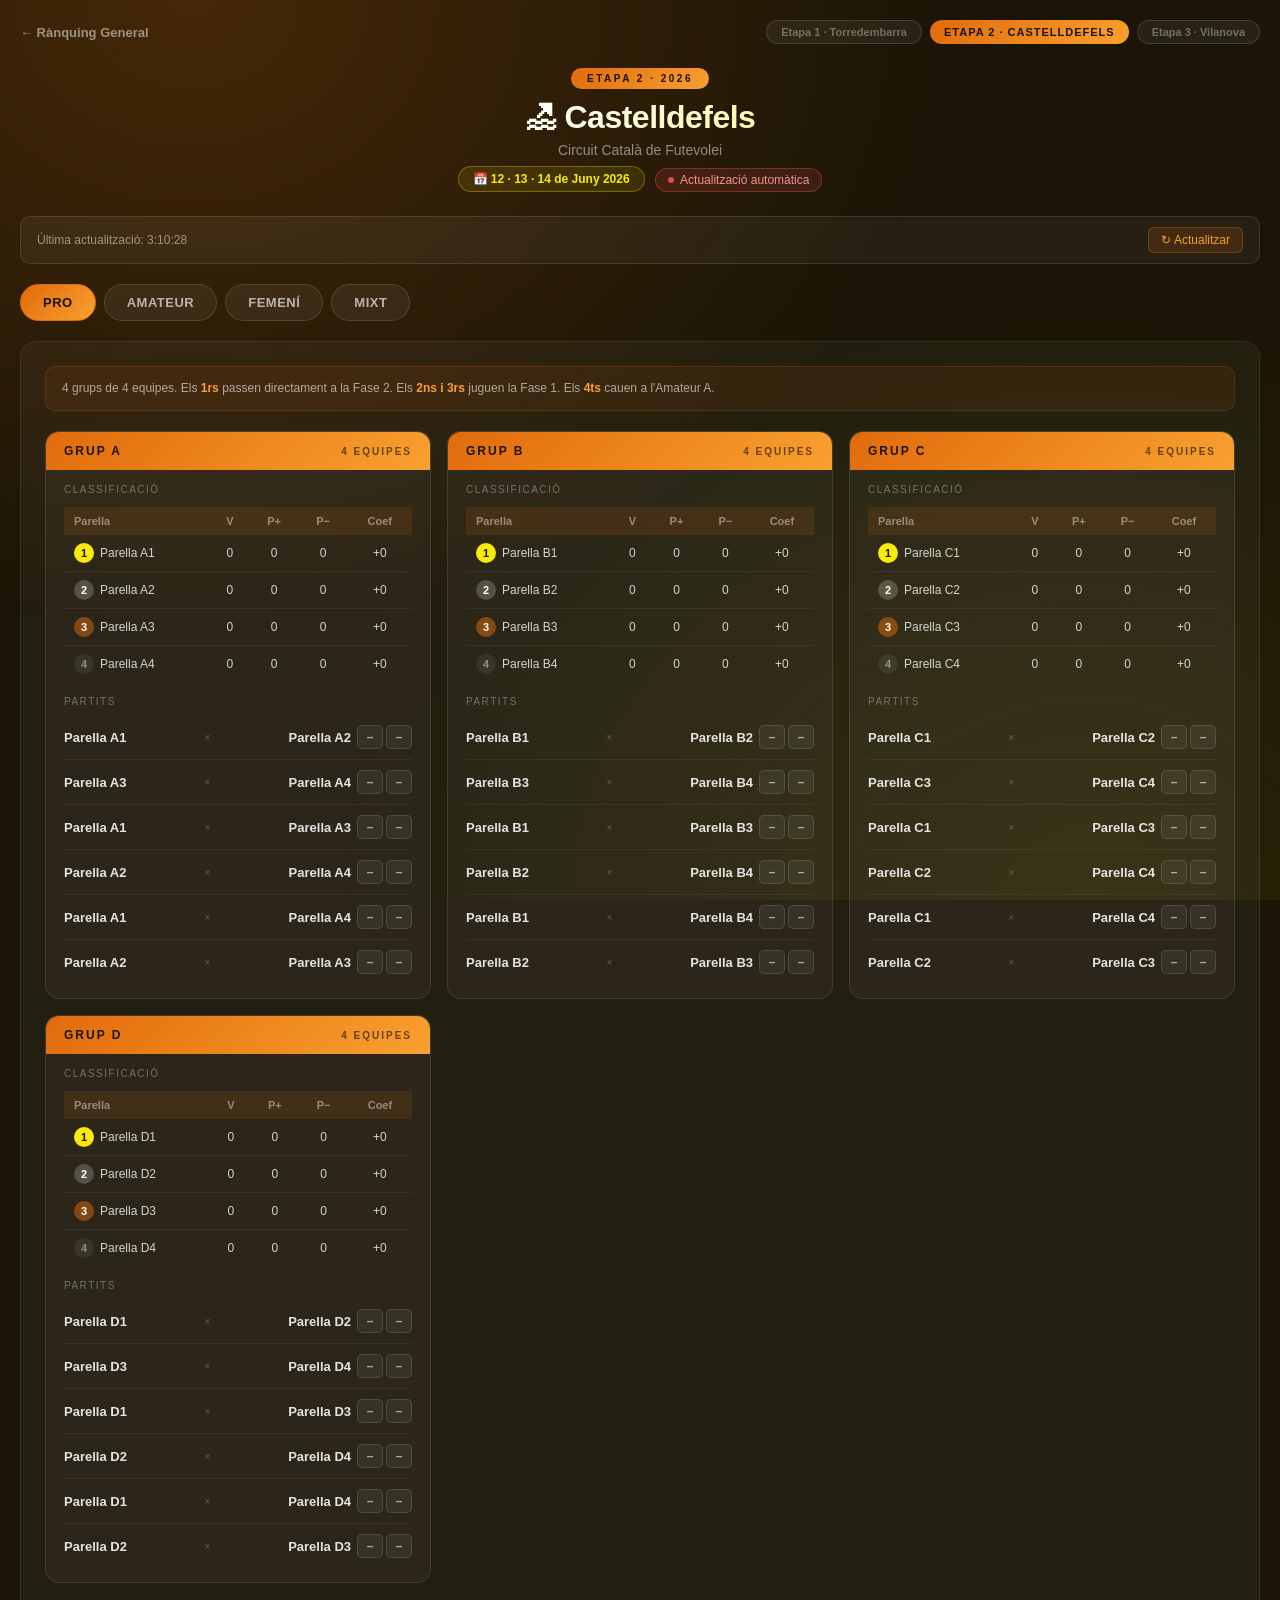
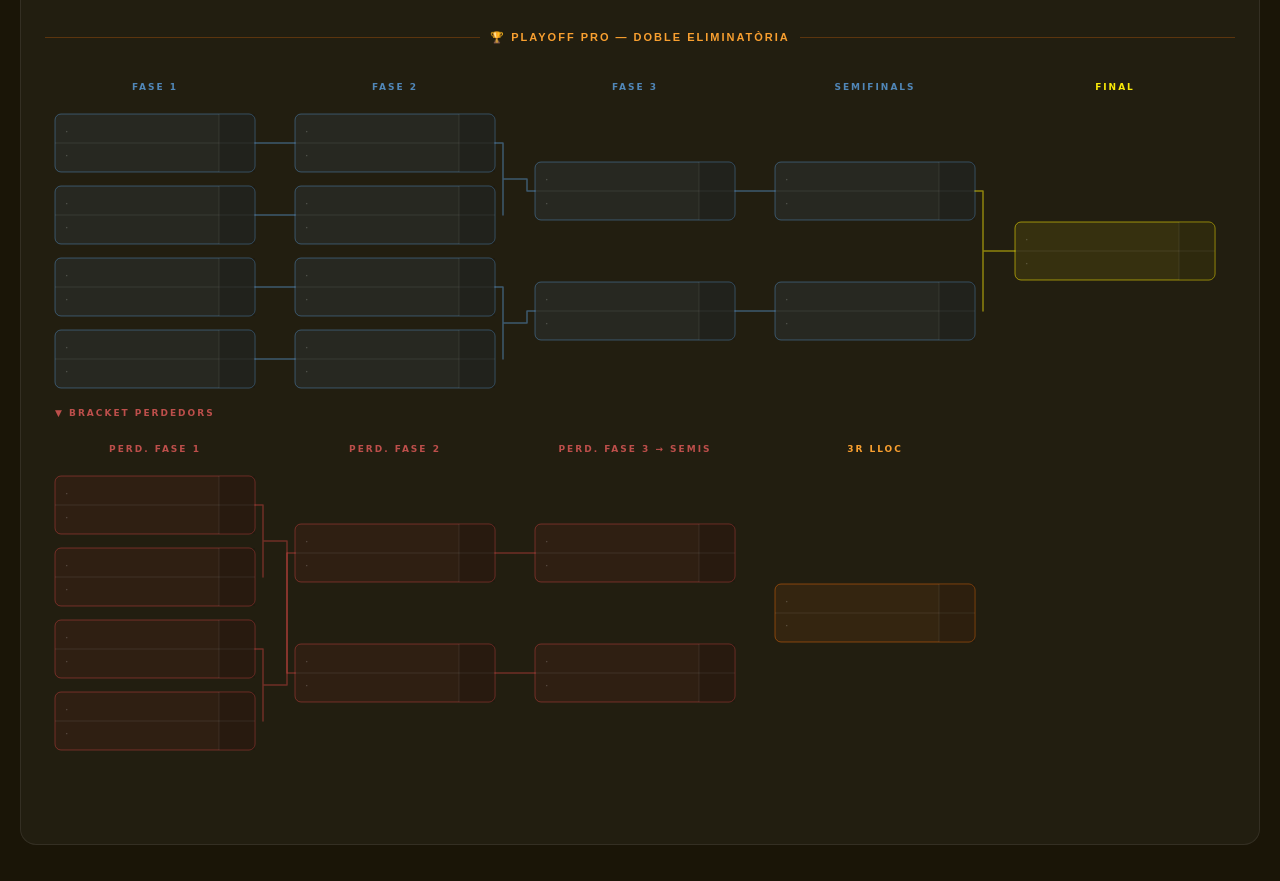
==== commit 4e20f5ed: "Add files via upload" ====
--- a/castelldefels.html
+++ b/castelldefels.html
@@ -407,7 +407,7 @@
 
   // L-bracket: 4 → 2 → 2 → 1
   const lIds=[['P9','P10','P11','P12'],['P13','P14'],['P17','P18'],['P21']];
-  const lLabels=['PERD. FASE 1','PERD. FASE 2','PERD. FASE 3','3R LLOC'];
+  const lLabels=['PERD. FASE 1','PERD. FASE 2','PERD. FASE 3 → SEMIS','3R LLOC'];
   const lColor=id=>(id==='P21'?'tercer':'l');
 
   // Calculate heights
@@ -481,8 +481,8 @@
   els+=svgConnector(lColX(0),matchYL(0,2),matchYL(0,3),lColX(1),matchYL(1,0),C.lineL);
   // PF2→PF3 single
   for(let i=0;i<2;i++) els+=svgLine(lColX(1),matchYL(1,i),lColX(2),matchYL(2,i),C.lineL);
-  // PF3→3r merge
-  els+=svgConnector(lColX(2),matchYL(2,0),matchYL(2,1),lColX(3),matchYL(3,0),C.lineL);
+  // P17 i P18 (finalistes perdedors) pugen a les semifinals (P19/P20).
+  // El 3r lloc (P21) el juguen els perdedors de les semifinals — sense connector dibuixat.
 
   // Section labels
   const wLabel=`▲ BRACKET GUANYADORS`;
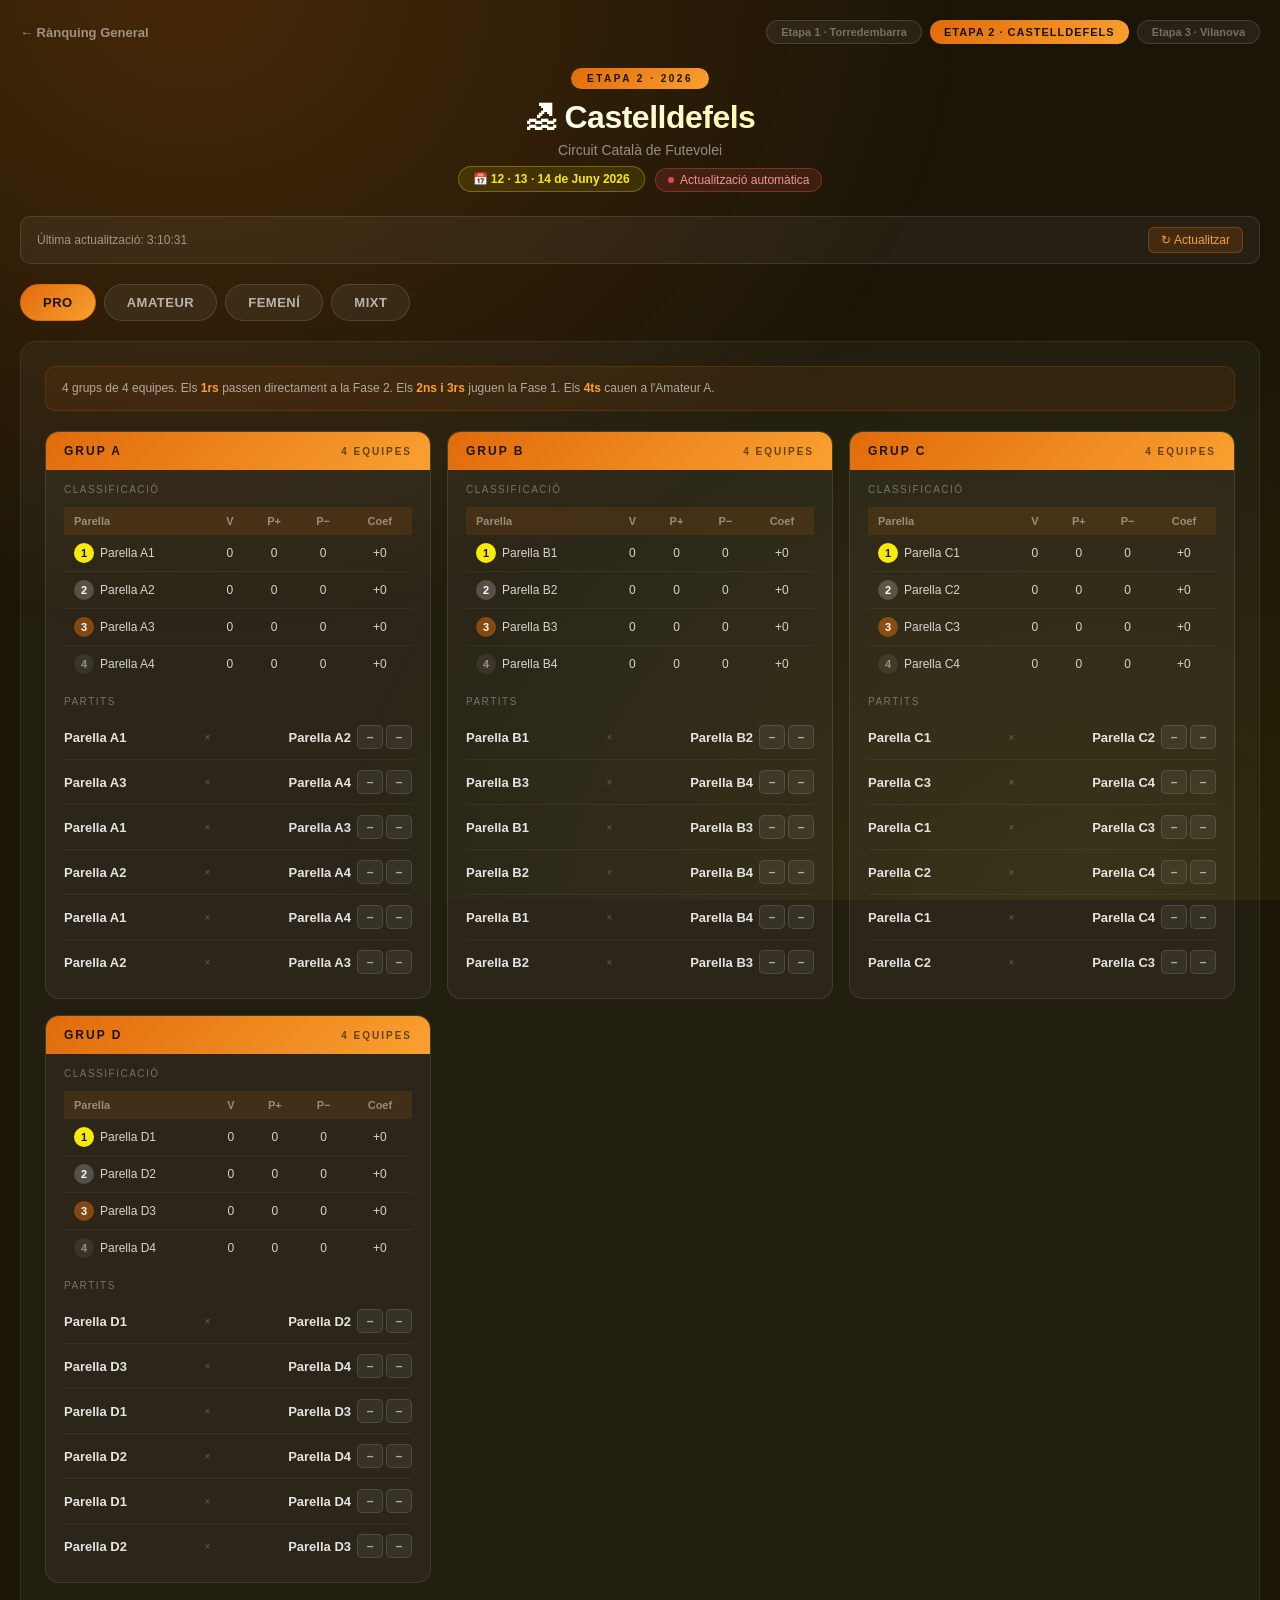
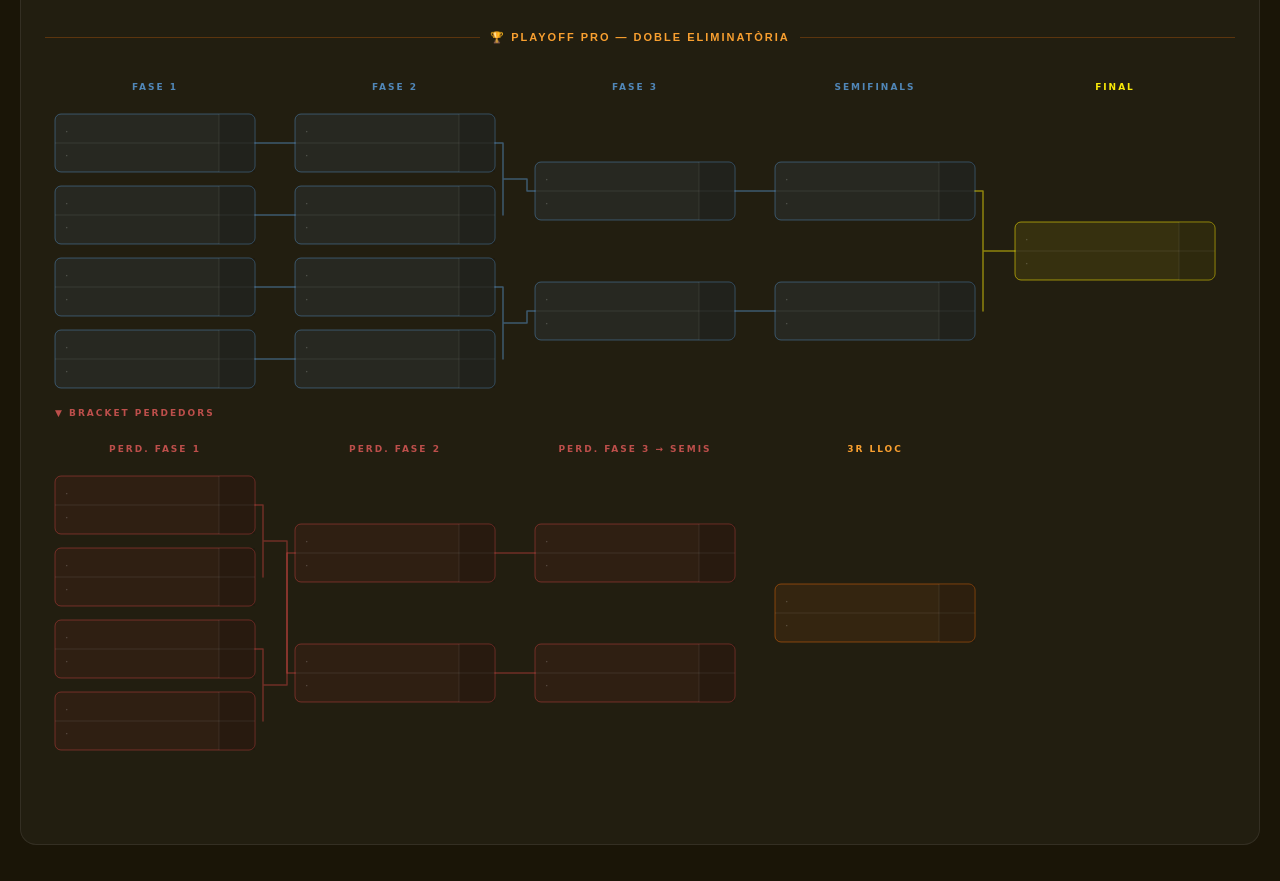
==== commit 8e2f66d0: "Add files via upload" ====
--- a/castelldefels.html
+++ b/castelldefels.html
@@ -192,13 +192,9 @@
     {nome:'Grup Únic',equipes:['Parella 1','Parella 2','Parella 3','Parella 4','Parella 5','Parella 6','Parella 7'],
      partidas:[{local:0,visit:1,p_local:null,p_visit:null},{local:2,visit:3,p_local:null,p_visit:null},{local:4,visit:5,p_local:null,p_visit:null},{local:6,visit:0,p_local:null,p_visit:null},{local:1,visit:2,p_local:null,p_visit:null},{local:3,visit:4,p_local:null,p_visit:null},{local:5,visit:6,p_local:null,p_visit:null},{local:0,visit:2,p_local:null,p_visit:null},{local:1,visit:3,p_local:null,p_visit:null},{local:4,visit:6,p_local:null,p_visit:null},{local:5,visit:0,p_local:null,p_visit:null},{local:2,visit:4,p_local:null,p_visit:null},{local:3,visit:5,p_local:null,p_visit:null},{local:6,visit:1,p_local:null,p_visit:null},{local:0,visit:4,p_local:null,p_visit:null},{local:1,visit:5,p_local:null,p_visit:null},{local:2,visit:6,p_local:null,p_visit:null},{local:3,visit:0,p_local:null,p_visit:null},{local:4,visit:1,p_local:null,p_visit:null},{local:5,visit:2,p_local:null,p_visit:null},{local:6,visit:3,p_local:null,p_visit:null}]}
   ]},
-  mixt:{info:'6 grups de 3 equipes. <strong>Fase prèvia</strong>: 2ns vs 3rs d\'altres grups. Els 6 primers + 6 vencedors = <strong>12 equipes</strong> al playoff.',grupos:[
-    {nome:'Grup A',equipes:['Parella A1','Parella A2','Parella A3'],partidas:[{local:0,visit:1,p_local:null,p_visit:null},{local:0,visit:2,p_local:null,p_visit:null},{local:1,visit:2,p_local:null,p_visit:null}]},
-    {nome:'Grup B',equipes:['Parella B1','Parella B2','Parella B3'],partidas:[{local:0,visit:1,p_local:null,p_visit:null},{local:0,visit:2,p_local:null,p_visit:null},{local:1,visit:2,p_local:null,p_visit:null}]},
-    {nome:'Grup C',equipes:['Parella C1','Parella C2','Parella C3'],partidas:[{local:0,visit:1,p_local:null,p_visit:null},{local:0,visit:2,p_local:null,p_visit:null},{local:1,visit:2,p_local:null,p_visit:null}]},
-    {nome:'Grup D',equipes:['Parella D1','Parella D2','Parella D3'],partidas:[{local:0,visit:1,p_local:null,p_visit:null},{local:0,visit:2,p_local:null,p_visit:null},{local:1,visit:2,p_local:null,p_visit:null}]},
-    {nome:'Grup E',equipes:['Parella E1','Parella E2','Parella E3'],partidas:[{local:0,visit:1,p_local:null,p_visit:null},{local:0,visit:2,p_local:null,p_visit:null},{local:1,visit:2,p_local:null,p_visit:null}]},
-    {nome:'Grup F',equipes:['Parella F1','Parella F2','Parella F3'],partidas:[{local:0,visit:1,p_local:null,p_visit:null},{local:0,visit:2,p_local:null,p_visit:null},{local:1,visit:2,p_local:null,p_visit:null}]}
+  mixt:{info:'2 grups: <strong>Grup A</strong> (4 equipes) i <strong>Grup B</strong> (5 equipes). Els <strong>2 millors de cada grup</strong> passen a les semifinals.',grupos:[
+    {nome:'Grup A',equipes:['Parella A1','Parella A2','Parella A3','Parella A4'],partidas:[{local:0,visit:1,p_local:null,p_visit:null},{local:0,visit:2,p_local:null,p_visit:null},{local:0,visit:3,p_local:null,p_visit:null},{local:1,visit:2,p_local:null,p_visit:null},{local:1,visit:3,p_local:null,p_visit:null},{local:2,visit:3,p_local:null,p_visit:null}]},
+    {nome:'Grup B',equipes:['Parella B1','Parella B2','Parella B3','Parella B4','Parella B5'],partidas:[{local:0,visit:1,p_local:null,p_visit:null},{local:0,visit:2,p_local:null,p_visit:null},{local:0,visit:3,p_local:null,p_visit:null},{local:0,visit:4,p_local:null,p_visit:null},{local:1,visit:2,p_local:null,p_visit:null},{local:1,visit:3,p_local:null,p_visit:null},{local:1,visit:4,p_local:null,p_visit:null},{local:2,visit:3,p_local:null,p_visit:null},{local:2,visit:4,p_local:null,p_visit:null},{local:3,visit:4,p_local:null,p_visit:null}]}
   ]}
 };
 
@@ -667,26 +663,31 @@
   return{svg:els, w:totalW, h:totalH};
 }
 
-// ── BUILD BRACKET MIXT (fase prèvia + bracket 12) ────────
+// ── BUILD BRACKET MIXT (semifinals + final + 3r lloc) ────────
 function buildBracketMixt(pd){
   const gm=id=>(pd||[]).find(m=>m.fase===id)||null;
-  // Fase prèvia: Prev1..Prev6 side by side (2 cols x 3)
-  const prevIds=[['Prev1','Prev2','Prev3'],['Prev4','Prev5','Prev6']];
-  const prevH=3*BH+4*GAP+HEADER+20;
-  const prevW=2*COL+20;
-  let prevEls='';
-  prevEls+=`<text x="10" y="16" fill="${C.labelPrevia}" font-size="9" font-weight="800" letter-spacing="2" font-family="system-ui,sans-serif">🔁 FASE PRÈVIA — 2NS VS 3RS</text>`;
-  for(let c=0;c<2;c++){
-    for(let i=0;i<3;i++){
-      const x=c*COL+10, y=HEADER+10+i*(BH+GAP);
-      prevEls+=svgMatch(x,y,gm(prevIds[c][i]),'previa');
-    }
-  }
-
-  // Main bracket 12 with M prefix
-  const main=buildBracket12(pd,'M');
-
-  return{prevSvg:prevEls, prevW, prevH, mainSvg:main.svg, mainW:main.w, mainH:main.h};
+  const colX=c=>c*COL+10;
+  const rowY=(c,i)=>[[60,60+BH+GAP],[60+BH/2],[60+BH+GAP+BH+GAP]][c][i];
+  const totalW=2*COL+20, totalH=3*BH+5*GAP+HEADER+60;
+  let els='';
+
+  // col 0: SF1, SF2
+  els+=svgColHeader(colX(0),10,'SEMIFINALS',C.labelW);
+  els+=svgMatch(colX(0),rowY(0,0),gm('SF1'),'w');
+  els+=svgMatch(colX(0),rowY(0,1),gm('SF2'),'w');
+  // col 1: Final, 3lloc
+  els+=svgColHeader(colX(1)-5,10,'FINAL',C.labelF);
+  els+=svgMatch(colX(1),rowY(1,0),gm('Final'),'final');
+  els+=svgMatch(colX(1),rowY(2,0)+30,gm('3lloc'),'tercer');
+  els+=`<text x="${colX(1)}" y="${rowY(2,0)+22}" fill="${C.labelTercer}" font-size="9" font-weight="800" letter-spacing="2" font-family="system-ui,sans-serif">3R I 4T LLOC</text>`;
+
+  // connectors: SF1+SF2 → Final
+  els+=svgConnector(colX(0),rowY(0,0),rowY(0,1),colX(1),rowY(1,0),C.lineFinal);
+  // SF losers → 3lloc (dashed, conceptual)
+  els+=`<path d="M${colX(0)+BW},${rowY(0,0)+BH/2} H${colX(0)+BW+20} V${rowY(2,0)+30+BH/2} H${colX(1)}" fill="none" stroke="${C.lineL}" stroke-width="1.5" stroke-dasharray="4,3" stroke-linecap="round"/>`;
+  els+=`<path d="M${colX(0)+BW},${rowY(0,1)+BH/2} H${colX(0)+BW+20} V${rowY(2,0)+30+BH/2}" fill="none" stroke="${C.lineL}" stroke-width="1.5" stroke-dasharray="4,3" stroke-linecap="round"/>`;
+
+  return{svg:els, w:totalW, h:totalH};
 }
 
 // ── SVG WRAPPER ───────────────────────────────────────────
@@ -722,7 +723,7 @@
   }
   if(cat==='mixt'){
     const mx=buildBracketMixt(playoffData.mixt||[]);
-    playoffs=`<div class="bracket-section-title">🏆 Playoff Mixt — Doble Eliminatòria</div><div class="bracket-svg-wrap">${makeSVG(mx.prevSvg,mx.prevW,mx.prevH)}</div><div class="bracket-svg-wrap" style="margin-top:16px">${makeSVG(mx.mainSvg,mx.mainW,mx.mainH)}</div>`;
+    playoffs=`<div class="bracket-section-title">🏆 Playoff Mixt — Semifinals i Final</div><div class="bracket-svg-wrap">${makeSVG(mx.svg,mx.w,mx.h)}</div>`;
   }
 
   el.innerHTML=`${info}${grups}<div style="height:24px"></div>${playoffs}`;
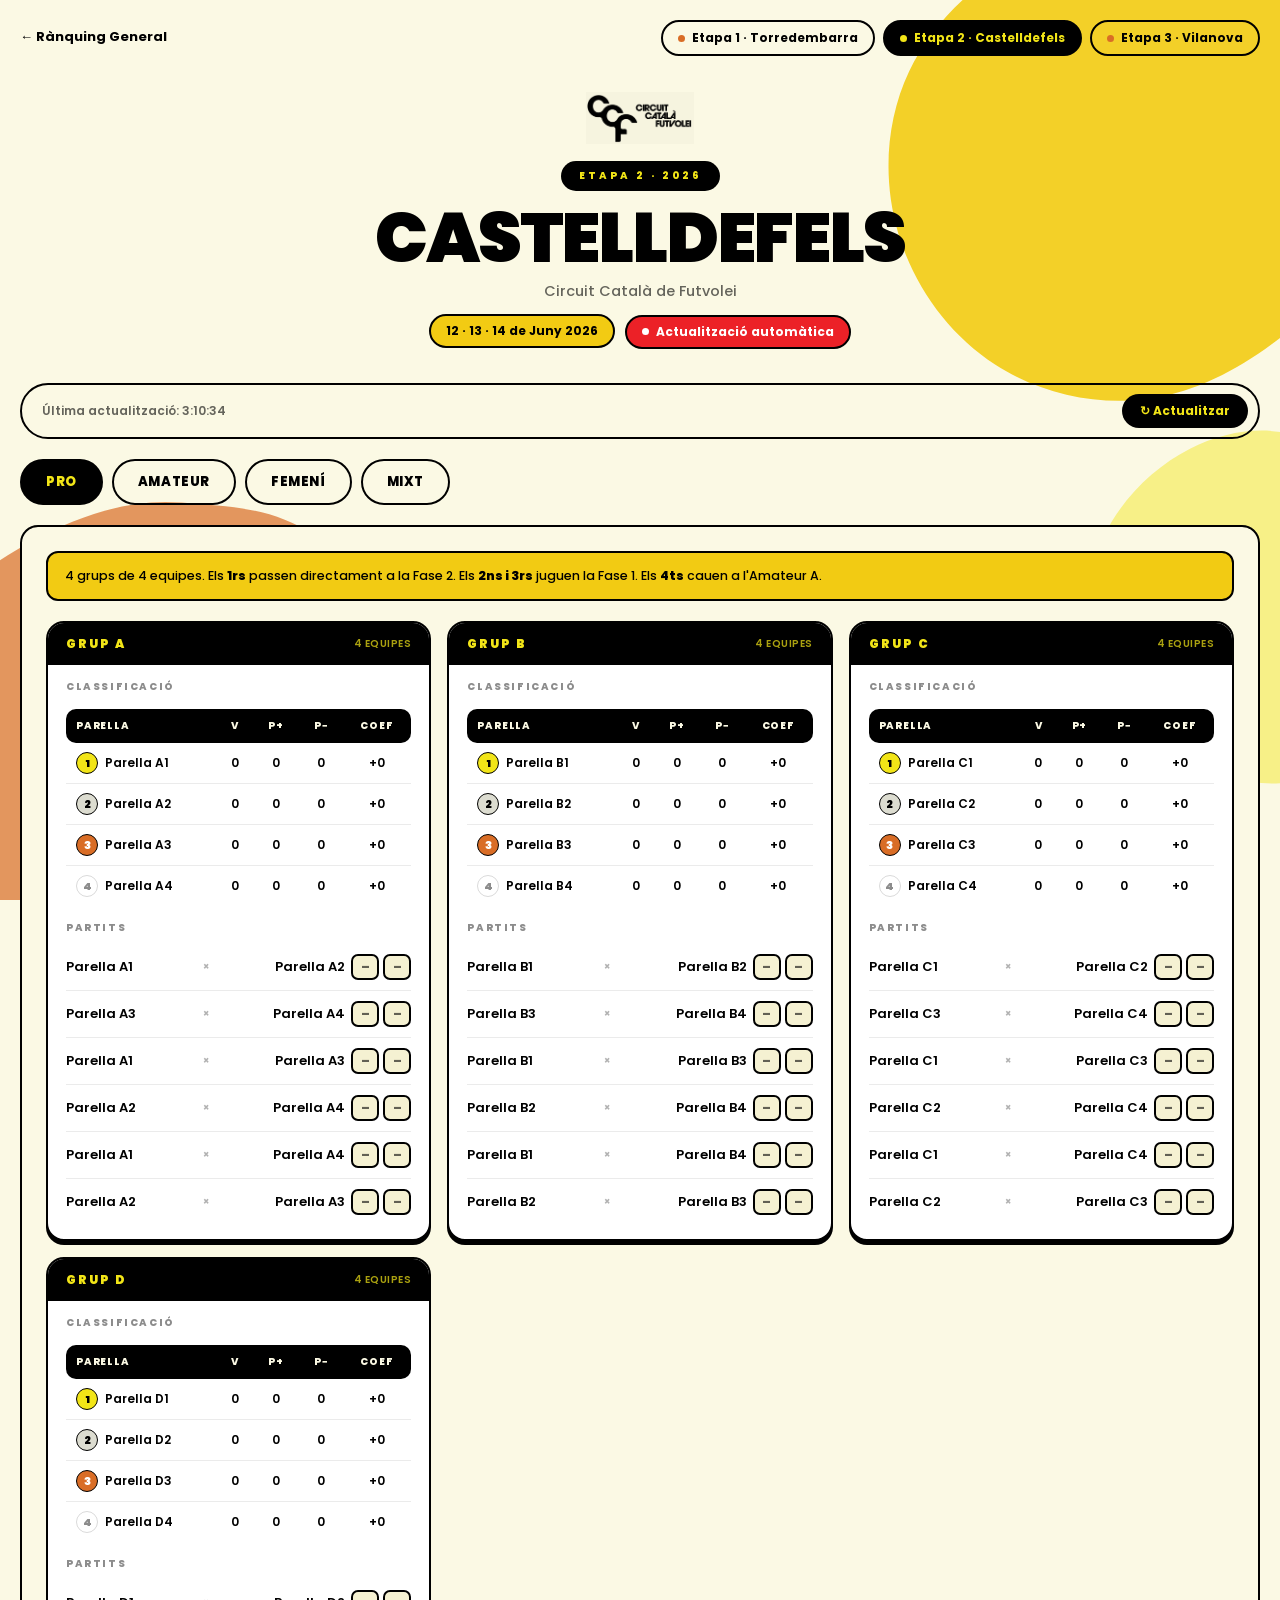
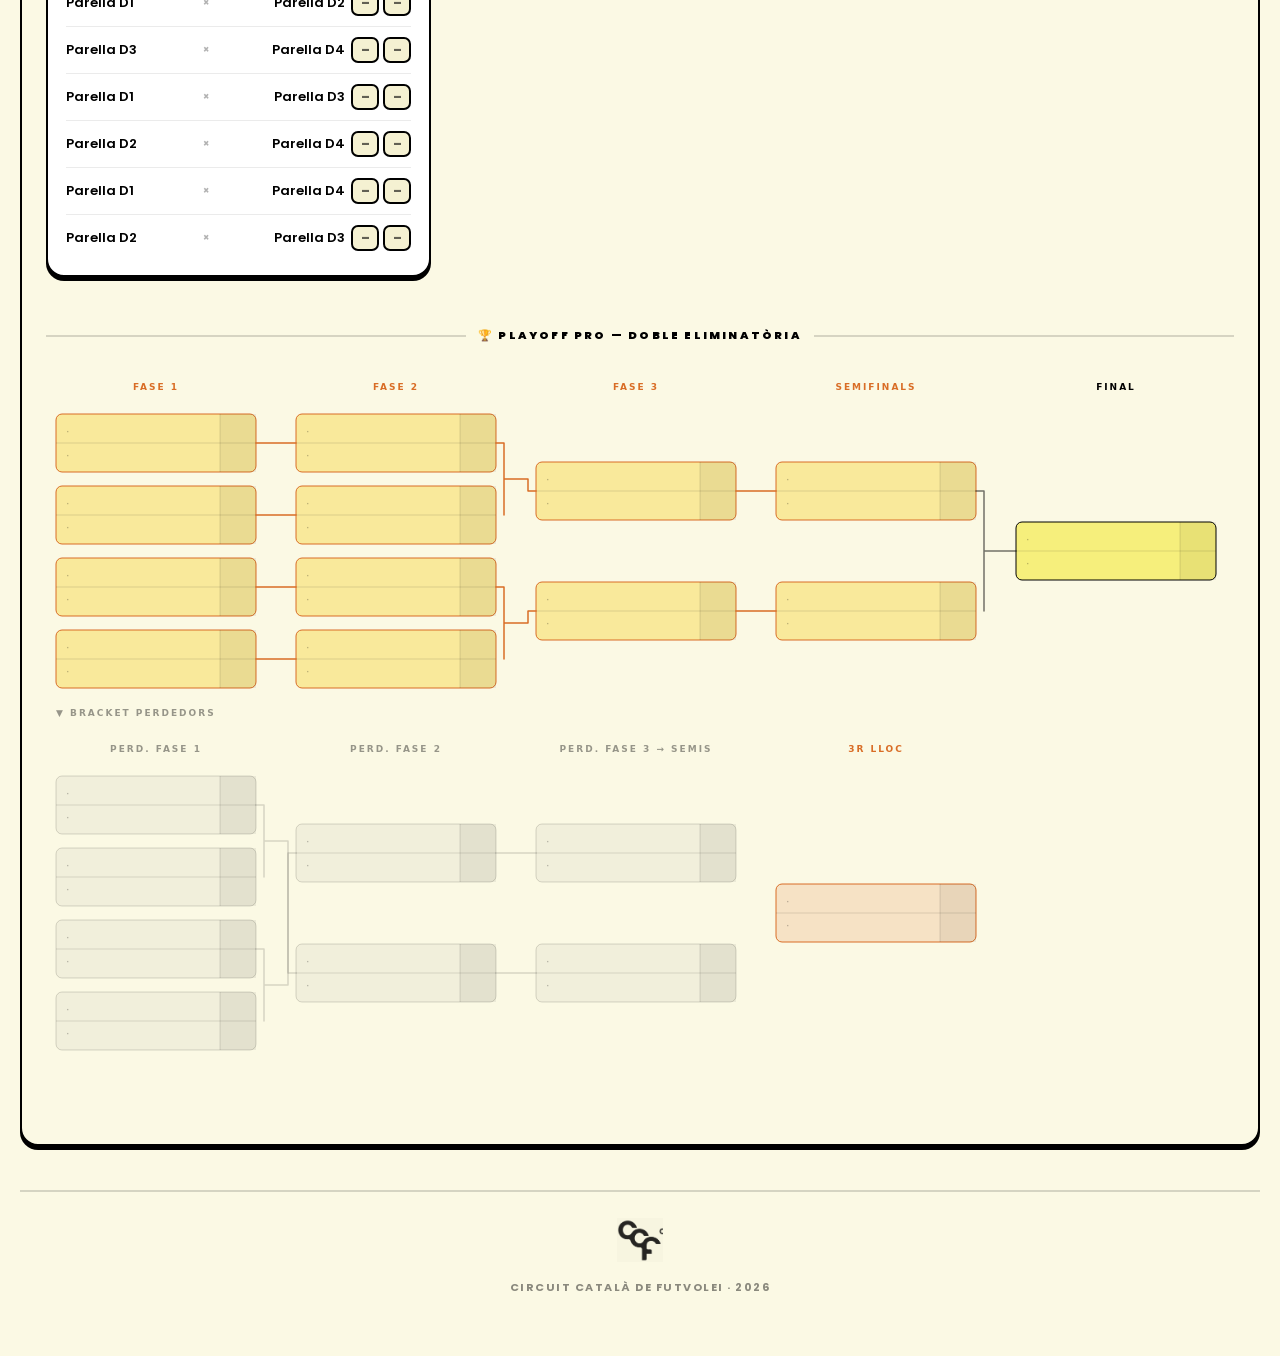
==== commit 43a8c137: "Add files via upload" ====
--- a/castelldefels.html
+++ b/castelldefels.html
@@ -11,116 +11,36 @@
   gtag('config', 'G-WKJ827VFRD');
 </script>
 <meta name="viewport" content="width=device-width, initial-scale=1.0">
-<title>Etapa 2 Castelldefels 2026 – Circuit Català de Futevolei</title>
-<style>
-*{margin:0;padding:0;box-sizing:border-box}
-body{font-family:-apple-system,BlinkMacSystemFont,'Segoe UI',Roboto,sans-serif;background:#1a1507;min-height:100vh;padding:20px;color:#fff;overflow-x:hidden}
-body::before{content:'';position:fixed;inset:0;background:radial-gradient(ellipse at 15% 0%,rgba(225,107,11,.22) 0%,transparent 50%),radial-gradient(ellipse at 85% 100%,rgba(249,234,9,.07) 0%,transparent 50%);pointer-events:none;z-index:0}
-.container{max-width:1300px;margin:0 auto;position:relative;z-index:1}
-.page-header{text-align:center;margin-bottom:24px}
-.etapa-badge{display:inline-block;background:linear-gradient(135deg,#e16b0b,#f9a030);color:#1a1507;font-size:10px;font-weight:900;letter-spacing:2.5px;padding:5px 16px;border-radius:30px;margin-bottom:10px;text-transform:uppercase}
-.page-title{font-size:2rem;font-weight:800;letter-spacing:-.5px;margin-bottom:6px;background:linear-gradient(135deg,#fff 40%,#f9ea09);-webkit-background-clip:text;-webkit-text-fill-color:transparent;background-clip:text}
-.page-sub{color:rgba(255,255,255,.5);font-size:14px}
-.dates-badge{display:inline-flex;align-items:center;gap:6px;background:rgba(249,234,9,.1);border:1px solid rgba(249,234,9,.3);color:#f9ea09;font-size:12px;font-weight:600;padding:5px 14px;border-radius:20px;margin-top:8px}
-.live-badge{display:inline-flex;align-items:center;gap:6px;background:rgba(226,75,74,.15);border:1px solid rgba(226,75,74,.4);color:#f09595;font-size:12px;padding:4px 12px;border-radius:20px;margin-top:8px;margin-left:6px}
-.live-dot{width:6px;height:6px;background:#e24b4a;border-radius:50%;animation:pulse 1.5s infinite}
-@keyframes pulse{0%,100%{opacity:1}50%{opacity:.3}}
-.update-bar{background:rgba(255,255,255,.05);border:1px solid rgba(255,255,255,.1);border-radius:10px;padding:10px 16px;font-size:12px;color:rgba(255,255,255,.5);margin-bottom:20px;display:flex;align-items:center;justify-content:space-between;flex-wrap:wrap;gap:8px}
-.refresh-btn{background:rgba(225,107,11,.15);border:1px solid rgba(225,107,11,.35);color:#f9a030;font-size:12px;padding:5px 12px;border-radius:6px;cursor:pointer}
-.refresh-btn:hover{background:rgba(225,107,11,.28)}
-.cat-tabs{display:flex;gap:8px;margin-bottom:20px;flex-wrap:wrap}
-.cat-tab{padding:10px 22px;background:rgba(255,255,255,.06);border:1px solid rgba(255,255,255,.13);border-radius:30px;color:rgba(255,255,255,.65);font-size:13px;font-weight:700;cursor:pointer;transition:all .2s;letter-spacing:.5px}
-.cat-tab:hover{background:rgba(225,107,11,.15);border-color:rgba(225,107,11,.4);color:#fff}
-.cat-tab.active{background:linear-gradient(135deg,#e16b0b,#f9a030);border-color:#e16b0b;color:#1a1507}
-.content-card{background:rgba(255,255,255,.04);border:1px solid rgba(255,255,255,.08);border-radius:16px;padding:24px;margin-bottom:16px}
-.cat-info-box{background:rgba(225,107,11,.08);border:1px solid rgba(225,107,11,.2);border-radius:10px;padding:12px 16px;margin-bottom:20px;font-size:12px;color:rgba(255,255,255,.6);line-height:1.6}
-.cat-info-box strong{color:#f9a030}
-.groups-grid{display:grid;grid-template-columns:repeat(auto-fit,minmax(360px,1fr));gap:16px}
-.group-card{background:rgba(255,255,255,.04);border:1px solid rgba(255,255,255,.1);border-radius:14px;overflow:hidden}
-.group-header{background:linear-gradient(135deg,#e16b0b,#f9a030);color:#1a1507;padding:12px 18px;font-weight:900;font-size:12px;letter-spacing:2px;text-transform:uppercase;display:flex;justify-content:space-between;align-items:center}
-.group-size{font-size:10px;opacity:.65}
-.group-body{padding:14px 18px}
-.section-label{font-size:10px;letter-spacing:1.5px;color:rgba(255,255,255,.35);text-transform:uppercase;margin-bottom:8px}
-.match-row{display:flex;align-items:center;gap:6px;padding:7px 0;border-bottom:1px solid rgba(255,255,255,.05);font-size:12px}
-.match-row:last-of-type{border-bottom:none}
-.team-name{flex:1;color:rgba(255,255,255,.88);font-weight:500;min-width:0;white-space:nowrap;overflow:hidden;text-overflow:ellipsis}
-.team-name.right{text-align:right}
-.vs{color:rgba(255,255,255,.25);font-size:10px;min-width:12px;text-align:center}
-.score-wrap{display:flex;gap:3px}
-.score-box{width:26px;height:24px;background:rgba(255,255,255,.06);border:1px solid rgba(255,255,255,.12);border-radius:5px;display:flex;align-items:center;justify-content:center;font-size:12px;font-weight:700;color:rgba(255,255,255,.6)}
-.score-box.winner{background:rgba(225,107,11,.7);border-color:#e16b0b;color:#fff}
-.standings-table{width:100%;border-collapse:collapse;font-size:12px;margin-top:12px}
-.standings-table thead tr{background:rgba(225,107,11,.12)}
-.standings-table th{padding:8px 10px;text-align:center;color:rgba(255,255,255,.45);font-weight:700;font-size:11px}
-.standings-table th:first-child{text-align:left}
-.standings-table td{padding:8px 10px;text-align:center;color:rgba(255,255,255,.8);border-bottom:1px solid rgba(255,255,255,.05)}
-.standings-table td:first-child{text-align:left}
-.standings-table tr:last-child td{border-bottom:none}
-.rank-badge{display:inline-flex;align-items:center;justify-content:center;width:20px;height:20px;border-radius:50%;font-size:11px;font-weight:800;margin-right:6px}
-.rank-1{background:#f9ea09;color:#1a1507}
-.rank-2{background:rgba(255,255,255,.2);color:#fff}
-.rank-3{background:rgba(225,107,11,.5);color:#fff}
-.rank-other{background:rgba(255,255,255,.07);color:rgba(255,255,255,.45)}
-.bracket-section-title{font-size:11px;font-weight:800;letter-spacing:2px;color:#f9a030;text-transform:uppercase;margin:24px 0 14px;display:flex;align-items:center;gap:10px}
-.bracket-section-title::before,.bracket-section-title::after{content:'';flex:1;height:1px;background:rgba(225,107,11,.3)}
-.bracket-svg-wrap{overflow-x:auto;padding:4px 0 16px;cursor:default}
-.bracket-sublabel{font-size:10px;letter-spacing:2px;text-transform:uppercase;margin:16px 0 6px;font-weight:700}
-.config-panel{background:rgba(225,107,11,.07);border:1px solid rgba(225,107,11,.2);border-radius:12px;padding:16px 20px;margin-bottom:20px}
-.config-title{font-size:13px;font-weight:700;color:#f9a030;margin-bottom:12px}
-.config-section{font-size:11px;font-weight:700;color:rgba(255,255,255,.4);margin:14px 0 8px;letter-spacing:1px;text-transform:uppercase}
-.config-row{display:flex;align-items:center;gap:10px;margin-bottom:8px;flex-wrap:wrap}
-.config-label{font-size:12px;color:rgba(255,255,255,.55);min-width:120px}
-.config-input{flex:1;min-width:200px;background:rgba(255,255,255,.07);border:1px solid rgba(255,255,255,.18);border-radius:6px;color:#fff;font-size:12px;padding:6px 10px}
-.config-input::placeholder{color:rgba(255,255,255,.25)}
-.config-save{background:linear-gradient(135deg,#e16b0b,#f9a030);color:#1a1507;border:none;border-radius:6px;padding:6px 14px;font-size:12px;font-weight:800;cursor:pointer}
-.config-hint{font-size:11px;color:rgba(255,255,255,.35);margin-top:10px;line-height:1.5}
-.toggle-config{background:rgba(255,255,255,.06);border:1px solid rgba(255,255,255,.13);color:rgba(255,255,255,.6);font-size:12px;padding:6px 14px;border-radius:6px;cursor:pointer;margin-bottom:16px}
-.loading{text-align:center;padding:40px;color:rgba(255,255,255,.35)}
-.spinner{display:inline-block;width:24px;height:24px;border:2px solid rgba(255,255,255,.1);border-top-color:#e16b0b;border-radius:50%;animation:spin .8s linear infinite;margin-bottom:10px}
-@keyframes spin{to{transform:rotate(360deg)}}
-@media(max-width:600px){.page-title{font-size:1.4rem}.groups-grid{grid-template-columns:1fr}body{padding:12px}.content-card{padding:14px}.cat-tab{padding:9px 14px;font-size:12px}}
-
-.programa-day-tabs{display:flex;gap:8px;margin-bottom:16px;flex-wrap:wrap}
-.prog-day-btn{padding:7px 16px;background:rgba(255,255,255,0.06);border:1px solid rgba(255,255,255,0.13);border-radius:20px;color:rgba(255,255,255,0.55);font-size:12px;font-weight:700;cursor:pointer;transition:all .2s}
-.prog-day-btn.active{background:rgba(249,234,9,0.15);border-color:rgba(249,234,9,0.4);color:#f9ea09}
-.programa-table{width:100%;border-collapse:collapse;font-size:12px}
-.programa-table th{padding:9px 14px;text-align:left;background:rgba(249,234,9,0.08);color:rgba(249,234,9,0.6);font-weight:700;font-size:10px;letter-spacing:1px;text-transform:uppercase;border-bottom:1px solid rgba(249,234,9,0.15);white-space:nowrap}
-.programa-table td{padding:9px 14px;border-bottom:1px solid rgba(255,255,255,0.05);color:rgba(255,255,255,0.8);vertical-align:middle;white-space:nowrap}
-.programa-table tr:last-child td{border-bottom:none}
-.programa-table tr:hover td{background:rgba(249,234,9,0.04)}
-.hora-badge{display:inline-block;background:rgba(249,234,9,0.12);border:1px solid rgba(249,234,9,0.25);color:#f9ea09;font-size:11px;font-weight:700;padding:2px 8px;border-radius:6px;margin-right:5px}
-.prog-empty{text-align:center;padding:30px;color:rgba(255,255,255,0.3);font-size:13px}
-
-.sched-badge{display:inline-flex;align-items:center;gap:5px;flex-shrink:0}
-.sched-hora{display:inline-block;background:rgba(249,234,9,0.12);border:1px solid rgba(249,234,9,0.3);color:#f9ea09;font-size:10px;font-weight:700;padding:2px 7px;border-radius:5px;white-space:nowrap}
-.sched-camp{display:inline-block;background:rgba(225,107,11,0.15);border:1px solid rgba(225,107,11,0.3);color:#f9a030;font-size:10px;font-weight:700;padding:2px 7px;border-radius:5px;white-space:nowrap}
-.match-sched{margin-bottom:5px}
-.match-row{flex-direction:column;align-items:flex-start;padding:10px 0}
-.match-teams{display:flex;align-items:center;gap:6px;width:100%}
-.team-name{flex:1;color:rgba(255,255,255,.88);font-weight:600;font-size:13px;white-space:normal;overflow:visible;text-overflow:unset}
-.team-name.right{text-align:right}
-</style>
+<title>Etapa 2 Castelldefels 2026 – Circuit Català de Futvolei</title>
+<link rel="preconnect" href="https://fonts.googleapis.com">
+<link rel="preconnect" href="https://fonts.gstatic.com" crossorigin>
+<link href="https://fonts.googleapis.com/css2?family=Poppins:wght@500;600;700;800;900&display=swap" rel="stylesheet">
+<link rel="stylesheet" href="ccf.css">
+<meta name="theme-color" content="#FBF9E4">
 </head>
 <body>
+<div class="blobs" aria-hidden="true">
+  <svg class="blob-a" viewBox="0 0 200 200" xmlns="http://www.w3.org/2000/svg"><path fill="#F2CB13" d="M42.7,-62.9C55.1,-54.8,64.6,-42.1,70.7,-27.8C76.8,-13.5,79.5,2.4,75.3,16.4C71.1,30.4,60,42.5,47.2,52.9C34.4,63.3,19.9,72,3.6,74.5C-12.7,77,-30.8,73.3,-45.3,63.9C-59.8,54.5,-70.7,39.4,-75.6,22.7C-80.5,6,-79.4,-12.3,-72.2,-27.6C-65,-42.9,-51.7,-55.2,-37.1,-62.9C-22.5,-70.6,-6.6,-73.7,7.9,-71.3C22.4,-68.9,30.3,-71,42.7,-62.9Z" transform="translate(100 100)"/></svg>
+  <svg class="blob-b" viewBox="0 0 200 200" xmlns="http://www.w3.org/2000/svg"><path fill="#D96D26" d="M47.4,-66.8C60.1,-58.4,68,-43.1,72.8,-27.3C77.6,-11.5,79.3,4.9,74.6,19.2C69.9,33.5,58.8,45.8,45.5,55.6C32.2,65.4,16.1,72.7,-0.8,73.8C-17.7,74.9,-35.4,69.8,-48.3,59.4C-61.2,49,-69.3,33.3,-73.1,16.6C-76.9,-0.1,-76.4,-17.8,-69.3,-32.1C-62.2,-46.4,-48.5,-57.3,-34.3,-65.1C-20.1,-72.9,-5.4,-77.6,8.9,-76.4C23.2,-75.2,34.7,-75.2,47.4,-66.8Z" transform="translate(100 100)"/></svg>
+  <svg class="blob-c" viewBox="0 0 200 200" xmlns="http://www.w3.org/2000/svg"><path fill="#F2E517" d="M39.9,-56.6C51.1,-49.3,59.2,-37.3,65.2,-24C71.2,-10.7,75.1,3.9,71.6,16.6C68.1,29.3,57.2,40.1,45.1,49.6C33,59.1,19.7,67.3,4.7,69.3C-10.3,71.3,-27,67.1,-41.2,58.4C-55.4,49.7,-67.1,36.5,-71.9,21.2C-76.7,5.9,-74.6,-11.5,-67.4,-26C-60.2,-40.5,-47.9,-52.1,-34.6,-58.9C-21.3,-65.7,-7,-67.7,4.8,-64.3C16.6,-60.9,28.7,-63.9,39.9,-56.6Z" transform="translate(100 100)"/></svg>
+</div>
 <div class="container">
 <!-- NAV -->
-<nav style="display:flex;align-items:center;justify-content:space-between;margin-bottom:24px;flex-wrap:wrap;gap:10px">
-  <a href="index.html" style="display:inline-flex;align-items:center;gap:6px;color:rgba(255,255,255,.5);text-decoration:none;font-size:13px;font-weight:600;transition:color .2s" onmouseover="this.style.color='#f9ea09'" onmouseout="this.style.color='rgba(255,255,255,.5)'">
-    ← Rànquing General
-  </a>
-  <div style="display:flex;gap:8px;flex-wrap:wrap">
-    <a href="torredembarra.html" style="display:inline-flex;align-items:center;gap:5px;background:rgba(255,255,255,.06);border:1px solid rgba(255,255,255,.13);color:rgba(255,255,255,.35);font-size:11px;font-weight:600;padding:5px 14px;border-radius:20px;text-decoration:none">Etapa 1 · Torredembarra</a>
-    <span style="display:inline-flex;align-items:center;gap:5px;background:linear-gradient(135deg,#e16b0b,#f9a030);color:#1a1507;font-size:11px;font-weight:800;letter-spacing:1px;padding:5px 14px;border-radius:20px;text-transform:uppercase">Etapa 2 · Castelldefels</span>
-    <span style="display:inline-flex;align-items:center;gap:5px;background:rgba(255,255,255,.06);border:1px solid rgba(255,255,255,.13);color:rgba(255,255,255,.35);font-size:11px;font-weight:600;padding:5px 14px;border-radius:20px">Etapa 3 · Vilanova</span>
+<nav class="top-nav">
+  <a href="index.html" class="nav-back">← Rànquing General</a>
+  <div class="nav-etapes">
+    <a href="torredembarra.html" class="nav-etapa-btn"><span class="dot"></span>Etapa 1 · Torredembarra</a>
+    <a href="castelldefels.html" class="nav-etapa-btn active"><span class="dot"></span>Etapa 2 · Castelldefels</a>
+    <a href="vilanova.html" class="nav-etapa-btn"><span class="dot"></span>Etapa 3 · Vilanova</a>
   </div>
 </nav>
 <div class="page-header">
-  <div><img src="logo.png" alt="Circuit Català" style="height:55px;filter:brightness(0) invert(1);opacity:.85;margin-bottom:8px" onerror="this.style.display='none'"></div>
+  <div style="margin-bottom:10px"><img src="ccf-lockup.png" alt="Circuit Català de Futvolei" style="height:52px" onerror="this.style.display='none'"></div>
   <div><span class="etapa-badge">Etapa 2 · 2026</span></div>
-  <h1 class="page-title">🏖 Castelldefels</h1>
-  <p class="page-sub">Circuit Català de Futevolei</p>
+  <h1 class="page-title">Castelldefels</h1>
+  <p class="page-sub">Circuit Català de Futvolei</p>
   <div>
-    <span class="dates-badge">📅 12 · 13 · 14 de Juny 2026</span>
+    <span class="dates-badge">12 · 13 · 14 de Juny 2026</span>
     <span class="live-badge"><span class="live-dot"></span>Actualització automàtica</span>
   </div>
 </div>
@@ -128,7 +48,7 @@
   <span id="last-update">Carregant dades...</span>
   <button class="refresh-btn" onclick="loadAllData()">↻ Actualitzar</button>
 </div>
-<button class="toggle-config" onclick="toggleConfig()" style="display:none" id="admin-btn">⚙ Configurar URLs de Google Sheets</button>
+<button class="toggle-config" onclick="toggleConfig()" style="display:none" id="admin-btn">Configurar URLs de Google Sheets</button>
 <div class="config-panel" id="config-panel" style="display:none">
   <div class="config-title">URLs de Google Sheets (CSV publicat)</div>
   <div class="config-section">Fase de Grups</div>
@@ -152,6 +72,10 @@
   <button class="cat-tab" onclick="showCat('mixt',this)">MIXT</button>
 </div>
 <div class="content-card"><div id="cat-content"><div class="loading"><div class="spinner"></div><p>Carregant dades...</p></div></div></div>
+<footer class="site-footer">
+  <img src="ccf-mark.png" alt="CCF" onerror="this.style.display='none'">
+  <p>Circuit Català de Futvolei · 2026</p>
+</footer>
 </div>
 
 <script>
@@ -303,19 +227,19 @@
 // ══════════════════════════════════════════════════════════
 const BW=200, BH=58, GAP=14, COL=240, HEADER=28;
 const C={
-  bg:'#1e1a0a', bgMatch:'rgba(255,255,255,0.05)', bgMatchW:'rgba(100,180,255,0.07)',
-  bgMatchL:'rgba(255,60,60,0.06)', bgFinal:'rgba(249,234,9,0.09)', bgTercer:'rgba(225,107,11,0.09)',
-  bgPrevia:'rgba(80,200,80,0.07)',
-  border:'rgba(255,255,255,0.12)', borderW:'rgba(100,180,255,0.35)', borderL:'rgba(255,80,80,0.35)',
-  borderFinal:'rgba(249,234,9,0.55)', borderTercer:'rgba(225,107,11,0.5)', borderPrevia:'rgba(80,200,80,0.45)',
-  line:'rgba(255,255,255,0.2)', lineW:'rgba(100,180,255,0.4)', lineL:'rgba(255,80,80,0.35)',
-  lineFinal:'rgba(249,234,9,0.5)', linePrevia:'rgba(80,200,80,0.4)',
-  labelW:'rgba(100,180,255,0.7)', labelL:'rgba(255,100,100,0.7)', labelF:'#f9ea09',
-  labelTercer:'#f9a030', labelPrevia:'rgba(100,220,100,0.8)',
-  teamNormal:'rgba(255,255,255,0.8)', teamTbd:'rgba(255,255,255,0.22)', teamWinner:'#f9a030',
-  scoreNormal:'rgba(255,255,255,0.5)', scoreWinner:'#e16b0b',
-  headerBg:'rgba(255,255,255,0.04)', headerText:'rgba(255,255,255,0.35)',
-  divider:'rgba(255,255,255,0.08)'
+  bg:'#FBF9E4', bgMatch:'#FFFFFF', bgMatchW:'rgba(242,203,19,0.35)',
+  bgMatchL:'rgba(0,0,0,0.04)', bgFinal:'rgba(242,229,23,0.5)', bgTercer:'rgba(217,109,38,0.16)',
+  bgPrevia:'rgba(59,109,17,0.10)',
+  border:'rgba(0,0,0,0.28)', borderW:'#D96D26', borderL:'rgba(0,0,0,0.15)',
+  borderFinal:'#000000', borderTercer:'#D96D26', borderPrevia:'#3B6D11',
+  line:'rgba(0,0,0,0.3)', lineW:'#D96D26', lineL:'rgba(0,0,0,0.15)',
+  lineFinal:'rgba(0,0,0,0.55)', linePrevia:'rgba(59,109,17,0.5)',
+  labelW:'#D96D26', labelL:'rgba(0,0,0,0.4)', labelF:'#000000',
+  labelTercer:'#D96D26', labelPrevia:'#3B6D11',
+  teamNormal:'#000000', teamTbd:'rgba(0,0,0,0.28)', teamWinner:'#D96D26',
+  scoreNormal:'rgba(0,0,0,0.55)', scoreWinner:'#D96D26',
+  headerBg:'#000000', headerText:'#FBF9E4',
+  divider:'rgba(0,0,0,0.12)'
 };
 
 function svgText(x,y,text,fill,fontSize,fontWeight,anchor,clip){
@@ -347,7 +271,7 @@
   // divider middle
   out+=`<line x1="${x}" y1="${y+mid}" x2="${x+BW}" y2="${y+mid}" stroke="${C.divider}" stroke-width="1"/>`;
   // score bg strip
-  out+=`<rect x="${x+BW-36}" y="${y}" width="36" height="${BH}" rx="0" fill="rgba(0,0,0,0.15)"/>`;
+  out+=`<rect x="${x+BW-36}" y="${y}" width="36" height="${BH}" rx="0" fill="rgba(0,0,0,0.06)"/>`;
   out+=`<line x1="${x+BW-36}" y1="${y}" x2="${x+BW-36}" y2="${y+BH}" stroke="${C.divider}" stroke-width="1"/>`;
 
   // team 1
@@ -702,7 +626,7 @@
   const el=document.getElementById('cat-content');
   const data=etapaData[cat];
   if(!data||!data.grupos||!data.grupos.length){
-    el.innerHTML=`<div class="loading"><p style="font-size:14px;color:rgba(255,255,255,.4)">Dades de ${cat.toUpperCase()} no disponibles.</p></div>`;return
+    el.innerHTML=`<div class="loading"><p style="font-size:14px;color:rgba(0,0,0,.4)">Dades de ${cat.toUpperCase()} no disponibles.</p></div>`;return
   }
   const info=data.info?`<div class="cat-info-box">${data.info}</div>`:'';
   const grups=`<div class="groups-grid">${data.grupos.map(renderGrup).join('')}</div>`;
@@ -811,7 +735,7 @@
   } else {
     const ths=data.fields.map(f=>`<th>${esc(f)}</th>`).join('');
     const trs=data.rows.map(slots=>`<tr>${slots.map(s=>{
-      if(!s.hora&&!s.partida) return`<td style="color:rgba(255,255,255,0.2)">–</td>`;
+      if(!s.hora&&!s.partida) return`<td style="color:rgba(0,0,0,0.2)">–</td>`;
       const h=s.hora?`<span class="hora-badge">${esc(s.hora)}</span>`:'';
       const p=s.partida?esc(s.partida):'';
       return`<td>${h}${p}</td>`;
@@ -819,10 +743,10 @@
     tableHtml=`<div style="overflow-x:auto"><table class="programa-table"><thead><tr>${ths}</tr></thead><tbody>${trs}</tbody></table></div>`;
   }
   el.innerHTML=`
-    <div style="font-size:11px;font-weight:800;letter-spacing:2px;color:#f9ea09;text-transform:uppercase;margin-bottom:14px;display:flex;align-items:center;gap:10px">
-      <span style="flex:1;height:1px;background:rgba(249,234,9,0.2);display:block"></span>
+    <div style="font-size:11px;font-weight:800;letter-spacing:2px;color:#000000;text-transform:uppercase;margin-bottom:14px;display:flex;align-items:center;gap:10px">
+      <span style="flex:1;height:1px;background:rgba(0,0,0,0.18);display:block"></span>
       &#128197; Programa de Partits
-      <span style="flex:1;height:1px;background:rgba(249,234,9,0.2);display:block"></span>
+      <span style="flex:1;height:1px;background:rgba(0,0,0,0.18);display:block"></span>
     </div>
     <div class="programa-day-tabs">${dayBtns}</div>
     ${tableHtml}`;
--- a/ccf.css
+++ b/ccf.css
@@ -0,0 +1,370 @@
+/* ══════════════════════════════════════════════════════════
+   CCF · Circuit Català de Futvolei — Design system
+   Paleta extreta del manual de marca (Logo CCF.pdf)
+   ══════════════════════════════════════════════════════════ */
+:root{
+  --cream:#FBF9E4;
+  --cream-2:#F5F1D2;
+  --white:#FFFFFF;
+  --ink:#000000;
+  --ink-70:rgba(0,0,0,.70);
+  --ink-60:rgba(0,0,0,.60);
+  --ink-45:rgba(0,0,0,.45);
+  --ink-30:rgba(0,0,0,.30);
+  --ink-15:rgba(0,0,0,.15);
+  --ink-08:rgba(0,0,0,.08);
+  --gold:#F2CB13;
+  --lemon:#F2E517;
+  --orange:#D96D26;
+  --red:#EC2127;
+  --green:#3B6D11;
+  --radius:18px;
+  --radius-sm:12px;
+  --shadow:0 4px 0 var(--ink);
+  --shadow-hover:6px 7px 0 var(--ink);
+}
+
+*{margin:0;padding:0;box-sizing:border-box}
+html{scroll-behavior:smooth}
+body{
+  font-family:'Poppins',-apple-system,BlinkMacSystemFont,'Segoe UI',Roboto,sans-serif;
+  background:var(--cream);color:var(--ink);
+  min-height:100vh;padding:20px 20px 60px;overflow-x:hidden;position:relative;
+  -webkit-font-smoothing:antialiased;
+}
+.container{max-width:1300px;margin:0 auto;position:relative;z-index:1}
+.container.narrow{max-width:1180px}
+
+/* ── BLOBS DE FONS ─────────────────────────────────────── */
+.blobs{position:fixed;inset:0;z-index:0;pointer-events:none;overflow:hidden}
+.blobs svg{position:absolute}
+.blob-a{top:-160px;right:-180px;width:640px;opacity:.9}
+.blob-b{bottom:-220px;left:-200px;width:700px;opacity:.7}
+.blob-c{top:38%;right:-260px;width:520px;opacity:.45}
+@media(max-width:800px){
+  .blob-a{width:420px;top:-110px;right:-140px}
+  .blob-b{width:460px;bottom:-160px;left:-150px}
+  .blob-c{display:none}
+}
+
+/* ── NAV ───────────────────────────────────────────────── */
+.top-nav{display:flex;align-items:center;justify-content:space-between;gap:16px;flex-wrap:wrap;margin-bottom:30px}
+.nav-logo{display:flex;align-items:center;text-decoration:none}
+.nav-logo img{height:46px;width:auto;display:block}
+.nav-logo .fallback{font-weight:900;font-size:18px;letter-spacing:-.6px;color:var(--ink)}
+.nav-etapes{display:flex;gap:8px;flex-wrap:wrap;align-items:center}
+.nav-etapa-btn{
+  display:inline-flex;align-items:center;gap:7px;background:transparent;
+  border:2px solid var(--ink);border-radius:40px;color:var(--ink);text-decoration:none;
+  font-size:12px;font-weight:700;padding:7px 15px;
+  transition:background .15s,color .15s,transform .15s;
+}
+.nav-etapa-btn:hover{background:var(--gold);transform:translateY(-2px)}
+.nav-etapa-btn.active{background:var(--ink);color:var(--lemon)}
+.nav-etapa-btn.disabled{border-color:var(--ink-15);color:var(--ink-30);pointer-events:none}
+.nav-etapa-btn .dot{width:7px;height:7px;border-radius:50%;background:var(--orange);flex-shrink:0}
+.nav-etapa-btn.active .dot{background:var(--lemon)}
+.nav-etapa-btn .dot.off{background:var(--ink-30)}
+.nav-back{
+  display:inline-flex;align-items:center;gap:7px;color:var(--ink);text-decoration:none;
+  font-size:13px;font-weight:700;border-bottom:2px solid transparent;transition:border-color .15s;
+}
+.nav-back:hover{border-bottom-color:var(--orange)}
+
+/* ── HEADER ────────────────────────────────────────────── */
+.page-header{text-align:center;margin-bottom:34px;padding-top:6px}
+.circuit-badge,.etapa-badge{
+  display:inline-block;background:var(--ink);color:var(--lemon);
+  font-size:10px;font-weight:800;letter-spacing:3px;text-transform:uppercase;
+  padding:7px 18px;border-radius:40px;margin-bottom:14px;
+}
+.page-title{
+  font-size:clamp(2.2rem,6.5vw,4.4rem);font-weight:900;line-height:.94;
+  letter-spacing:-2.2px;text-transform:uppercase;margin-bottom:10px;
+}
+.page-title .hl{background:linear-gradient(180deg,transparent 55%,var(--lemon) 55%);padding:0 6px}
+.page-sub{color:var(--ink-60);font-size:14.5px;font-weight:500;max-width:540px;margin:0 auto}
+.dates-badge{
+  display:inline-flex;align-items:center;gap:7px;background:var(--gold);
+  border:2px solid var(--ink);color:var(--ink);font-size:12px;font-weight:700;
+  padding:6px 15px;border-radius:40px;margin-top:12px;
+}
+.live-badge{
+  display:inline-flex;align-items:center;gap:7px;background:var(--red);
+  border:2px solid var(--ink);color:#fff;font-size:12px;font-weight:700;
+  padding:6px 15px;border-radius:40px;margin-top:12px;margin-left:6px;
+}
+.live-dot{width:7px;height:7px;background:#fff;border-radius:50%;animation:pulse 1.5s infinite}
+@keyframes pulse{0%,100%{opacity:1}50%{opacity:.25}}
+
+/* ── ETAPES CARDS ──────────────────────────────────────── */
+.etapes-grid{display:grid;grid-template-columns:repeat(3,1fr);gap:16px;margin-bottom:32px}
+@media(max-width:760px){.etapes-grid{grid-template-columns:1fr}}
+.etapa-card{
+  background:var(--cream);border:2.5px solid var(--ink);border-radius:var(--radius);
+  padding:20px 22px;text-decoration:none;color:var(--ink);display:flex;flex-direction:column;gap:7px;
+  position:relative;overflow:hidden;box-shadow:var(--shadow);
+  transition:transform .18s,box-shadow .18s,background .18s;
+}
+.etapa-card::after{
+  content:'';position:absolute;right:-46px;bottom:-56px;width:150px;height:150px;
+  background:var(--gold);border-radius:56% 44% 62% 38%/48% 58% 42% 52%;opacity:.55;
+  transition:transform .25s;z-index:0;
+}
+.etapa-card>*{position:relative;z-index:1}
+.etapa-card:hover{transform:translate(-2px,-3px);box-shadow:var(--shadow-hover)}
+.etapa-card:hover::after{transform:scale(1.18) rotate(-12deg)}
+.etapa-card.active-etapa{background:var(--lemon)}
+.etapa-card.active-etapa::after{background:var(--orange);opacity:.5}
+.etapa-card.upcoming{opacity:.42;pointer-events:none;box-shadow:none}
+.etapa-num{font-size:10px;font-weight:800;letter-spacing:2.5px;text-transform:uppercase;color:var(--orange)}
+.etapa-card.active-etapa .etapa-num{color:var(--ink)}
+.etapa-city{font-size:1.35rem;font-weight:800;letter-spacing:-.8px;line-height:1.1}
+.etapa-date{font-size:11.5px;color:var(--ink-60);font-weight:600}
+.etapa-status{
+  align-self:flex-start;font-size:9.5px;font-weight:800;letter-spacing:1.4px;text-transform:uppercase;
+  padding:4px 11px;border-radius:20px;margin-top:4px;border:1.5px solid var(--ink);
+}
+.etapa-status.live{background:var(--red);color:#fff;border-color:var(--red)}
+.etapa-status.done{background:transparent;color:var(--ink-60);border-color:var(--ink-15)}
+.etapa-status.upcoming{background:transparent;color:var(--ink-30);border-color:var(--ink-15)}
+
+/* ── UPDATE BAR ────────────────────────────────────────── */
+.update-bar{
+  display:flex;align-items:center;justify-content:space-between;gap:10px;flex-wrap:wrap;
+  border:2px solid var(--ink);border-radius:40px;padding:9px 10px 9px 20px;
+  font-size:12px;font-weight:600;color:var(--ink-60);margin-bottom:20px;
+}
+.refresh-btn{
+  background:var(--ink);color:var(--lemon);border:none;font-family:inherit;
+  font-size:12px;font-weight:700;padding:8px 18px;border-radius:40px;cursor:pointer;transition:background .15s;
+}
+.refresh-btn:hover{background:var(--orange);color:#fff}
+
+/* ── TABS ──────────────────────────────────────────────── */
+.cat-tabs{display:flex;gap:9px;margin-bottom:20px;flex-wrap:wrap}
+.cat-tab{
+  padding:11px 24px;background:transparent;border:2.5px solid var(--ink);border-radius:40px;
+  color:var(--ink);font-family:inherit;font-size:13px;font-weight:800;letter-spacing:.6px;
+  cursor:pointer;transition:background .15s,color .15s,transform .15s;
+}
+.cat-tab:hover{background:var(--gold);transform:translateY(-2px)}
+.cat-tab.active{background:var(--ink);color:var(--lemon)}
+
+/* ── CONTENT CARD ──────────────────────────────────────── */
+.content-card{
+  background:var(--cream);border:2.5px solid var(--ink);border-radius:var(--radius);
+  padding:24px;margin-bottom:16px;box-shadow:var(--shadow);
+}
+.cat-info-box{
+  background:var(--gold);border:2px solid var(--ink);border-radius:var(--radius-sm);
+  padding:13px 17px;margin-bottom:20px;font-size:12.5px;color:var(--ink);font-weight:500;line-height:1.65;
+}
+.cat-info-box strong{font-weight:800}
+
+/* ── FILTERS ───────────────────────────────────────────── */
+.filters{display:flex;gap:14px;margin-bottom:18px;flex-wrap:wrap}
+.filter-group{flex:1;min-width:200px}
+.filter-group label{
+  display:block;font-size:9.5px;font-weight:800;letter-spacing:1.8px;
+  text-transform:uppercase;color:var(--ink-45);margin-bottom:6px;
+}
+.filter-group input,.filter-group select{
+  width:100%;padding:11px 16px;background:var(--white);border:2px solid var(--ink);
+  border-radius:40px;color:var(--ink);font-family:inherit;font-size:13.5px;font-weight:600;
+}
+.filter-group input::placeholder{color:var(--ink-30);font-weight:500}
+.filter-group input:focus,.filter-group select:focus{outline:none;box-shadow:0 0 0 3px var(--gold)}
+.filter-group select option{background:var(--white)}
+
+/* ── RANKING TABLE ─────────────────────────────────────── */
+.ranking-table{width:100%;border-collapse:separate;border-spacing:0}
+.ranking-table thead tr{background:var(--ink)}
+.ranking-table th{
+  padding:12px 14px;text-align:left;color:var(--cream);font-size:10px;font-weight:800;
+  letter-spacing:1.2px;text-transform:uppercase;cursor:pointer;user-select:none;
+  white-space:nowrap;transition:color .15s;
+}
+.ranking-table th:first-child{border-radius:12px 0 0 12px}
+.ranking-table th:last-child{border-radius:0 12px 12px 0}
+.ranking-table th:hover{color:var(--lemon)}
+.ranking-table th.num{text-align:center}
+.ranking-table th small{font-weight:500;opacity:.55;letter-spacing:.2px;text-transform:none}
+.ranking-table td{padding:12px 14px;border-bottom:1.5px solid var(--ink-15);font-size:13.5px;font-weight:600;color:var(--ink)}
+.ranking-table td.num{text-align:center}
+.ranking-table tbody tr{transition:background .12s}
+.ranking-table tbody tr:hover td{background:rgba(242,203,19,.28)}
+.ranking-table tr:last-child td{border-bottom:none}
+.ranking-table tbody tr.podium-1 td{background:rgba(242,229,23,.45)}
+.ranking-table tbody tr.podium-2 td{background:rgba(0,0,0,.05)}
+.ranking-table tbody tr.podium-3 td{background:rgba(217,109,38,.14)}
+
+.pos{
+  display:inline-flex;align-items:center;justify-content:center;min-width:30px;height:30px;
+  padding:0 7px;border-radius:40px;font-weight:900;font-size:14px;
+}
+.pos-1{background:var(--gold);border:2px solid var(--ink)}
+.pos-2{background:#DCDCD0;border:2px solid var(--ink)}
+.pos-3{background:var(--orange);color:#fff;border:2px solid var(--ink)}
+
+.pts-col{font-weight:900;font-size:15px}
+.pts-etapa{color:var(--ink-30);font-weight:600}
+.pts-etapa.has{color:var(--ink);font-weight:700}
+.dupla-name{font-weight:700;letter-spacing:-.2px}
+.club-name{font-size:11px;color:var(--ink-45);margin-top:2px;font-weight:500}
+.tie-mark{margin-left:5px;font-size:12px;font-weight:900;color:var(--orange)}
+.rank-legend{
+  display:flex;gap:20px;flex-wrap:wrap;margin-top:16px;padding-top:14px;
+  border-top:2px solid var(--ink-15);font-size:11.5px;font-weight:600;color:var(--ink-60);
+}
+.rank-legend b{color:var(--orange);font-weight:900}
+
+/* ── GRUPS ─────────────────────────────────────────────── */
+.groups-grid{display:grid;grid-template-columns:repeat(auto-fit,minmax(360px,1fr));gap:16px}
+.group-card{background:var(--white);border:2.5px solid var(--ink);border-radius:var(--radius);overflow:hidden;box-shadow:var(--shadow)}
+.group-header{
+  background:var(--ink);color:var(--lemon);padding:12px 18px;font-weight:900;font-size:12px;
+  letter-spacing:2px;text-transform:uppercase;display:flex;justify-content:space-between;align-items:center;
+}
+.group-size{font-size:10px;opacity:.7;font-weight:600;letter-spacing:.5px}
+.group-body{padding:14px 18px}
+.section-label{font-size:10px;letter-spacing:1.6px;color:var(--ink-45);text-transform:uppercase;font-weight:800;margin-bottom:8px}
+
+.match-row{display:flex;flex-direction:column;align-items:flex-start;gap:6px;padding:10px 0;border-bottom:1.5px solid var(--ink-08);font-size:12px}
+.match-row:last-of-type{border-bottom:none}
+.match-teams{display:flex;align-items:center;gap:6px;width:100%}
+.team-name{flex:1;color:var(--ink);font-weight:600;font-size:13px;min-width:0}
+.team-name.right{text-align:right}
+.vs{color:var(--ink-30);font-size:10px;min-width:12px;text-align:center;font-weight:700}
+.score-wrap{display:flex;gap:4px}
+.score-box{
+  width:28px;height:26px;background:var(--cream-2);border:2px solid var(--ink);border-radius:7px;
+  display:flex;align-items:center;justify-content:center;font-size:12px;font-weight:800;color:var(--ink-60);
+}
+.score-box.winner{background:var(--gold);color:var(--ink)}
+
+/* ── STANDINGS ─────────────────────────────────────────── */
+.standings-table{width:100%;border-collapse:separate;border-spacing:0;font-size:12px;margin-top:14px}
+.standings-table thead tr{background:var(--ink)}
+.standings-table th{padding:9px 10px;text-align:center;color:var(--cream);font-weight:800;font-size:10px;letter-spacing:.8px;text-transform:uppercase}
+.standings-table th:first-child{text-align:left;border-radius:10px 0 0 10px}
+.standings-table th:last-child{border-radius:0 10px 10px 0}
+.standings-table td{padding:9px 10px;text-align:center;color:var(--ink);font-weight:600;border-bottom:1.5px solid var(--ink-08)}
+.standings-table td:first-child{text-align:left}
+.standings-table tr:last-child td{border-bottom:none}
+.rank-badge{
+  display:inline-flex;align-items:center;justify-content:center;width:22px;height:22px;
+  border-radius:50%;font-size:11px;font-weight:900;margin-right:7px;border:1.5px solid var(--ink);
+}
+.rank-1{background:var(--lemon);color:var(--ink)}
+.rank-2{background:#DCDCD0;color:var(--ink)}
+.rank-3{background:var(--orange);color:#fff}
+.rank-other{background:transparent;color:var(--ink-45);border-color:var(--ink-15)}
+.mini-tie{font-size:9px;color:var(--ink-30);margin-left:4px;font-weight:600}
+
+/* ── BRACKET ───────────────────────────────────────────── */
+.bracket-section-title{
+  font-size:11px;font-weight:900;letter-spacing:2.2px;color:var(--ink);text-transform:uppercase;
+  margin:26px 0 14px;display:flex;align-items:center;gap:12px;
+}
+.bracket-section-title::before,.bracket-section-title::after{content:'';flex:1;height:2px;background:var(--ink-15)}
+.bracket-svg-wrap{overflow-x:auto;padding:4px 0 16px;cursor:default}
+.bracket-sublabel{font-size:10px;letter-spacing:2px;text-transform:uppercase;margin:16px 0 6px;font-weight:800}
+
+/* ── REPESCA ───────────────────────────────────────────── */
+.repesca-grid{display:grid;grid-template-columns:repeat(auto-fit,minmax(235px,1fr));gap:12px}
+.repesca-card{background:var(--white);border:2px solid var(--ink);border-radius:var(--radius-sm);padding:14px 16px}
+.repesca-card h4{font-size:10px;letter-spacing:1.6px;text-transform:uppercase;color:var(--ink-45);font-weight:800;margin-bottom:10px}
+.repesca-row{display:flex;align-items:center;gap:8px;padding:6px 0;font-size:12px;border-bottom:1.5px solid var(--ink-08)}
+.repesca-row:last-child{border-bottom:none}
+.repesca-pos{width:18px;text-align:center;font-size:10px;font-weight:900;color:var(--ink-30)}
+.repesca-name{flex:1;color:var(--ink);font-weight:600;min-width:0;overflow:hidden;text-overflow:ellipsis;white-space:nowrap}
+.repesca-grp{font-size:9px;color:var(--ink-30);letter-spacing:.5px;font-weight:700}
+.repesca-num{font-size:11px;color:var(--ink-60);font-variant-numeric:tabular-nums;min-width:38px;text-align:right;font-weight:600}
+.repesca-cut{display:flex;align-items:center;gap:8px;margin:8px 0;font-size:9px;font-weight:900;letter-spacing:1.6px;text-transform:uppercase;color:var(--orange)}
+.repesca-cut::before,.repesca-cut::after{content:'';flex:1;height:2px;background:var(--orange);opacity:.4}
+.repesca-note{font-size:11px;color:var(--ink-45);line-height:1.6;margin-top:12px;font-weight:500}
+.repesca-row.fora .repesca-name{color:var(--ink-30)}
+
+/* ── PROGRAMA ──────────────────────────────────────────── */
+.programa-day-tabs{display:flex;gap:8px;margin-bottom:16px;flex-wrap:wrap}
+.prog-day-btn{
+  padding:8px 18px;background:transparent;border:2px solid var(--ink);border-radius:40px;
+  color:var(--ink);font-family:inherit;font-size:12px;font-weight:700;cursor:pointer;transition:background .15s;
+}
+.prog-day-btn:hover{background:var(--gold)}
+.prog-day-btn.active{background:var(--ink);color:var(--lemon)}
+.programa-table{width:100%;border-collapse:separate;border-spacing:0;font-size:12px}
+.programa-table th{
+  padding:10px 14px;text-align:left;background:var(--ink);color:var(--cream);font-weight:800;
+  font-size:10px;letter-spacing:1px;text-transform:uppercase;white-space:nowrap;
+}
+.programa-table th:first-child{border-radius:10px 0 0 10px}
+.programa-table th:last-child{border-radius:0 10px 10px 0}
+.programa-table td{padding:10px 14px;border-bottom:1.5px solid var(--ink-08);color:var(--ink);font-weight:600;vertical-align:middle;white-space:nowrap}
+.programa-table tr:last-child td{border-bottom:none}
+.programa-table tr:hover td{background:rgba(242,203,19,.22)}
+.hora-badge,.sched-hora{
+  display:inline-block;background:var(--lemon);border:1.5px solid var(--ink);color:var(--ink);
+  font-size:10.5px;font-weight:800;padding:2px 8px;border-radius:6px;white-space:nowrap;
+}
+.hora-badge{margin-right:5px}
+.sched-camp{
+  display:inline-block;background:var(--orange);border:1.5px solid var(--ink);color:#fff;
+  font-size:10.5px;font-weight:800;padding:2px 8px;border-radius:6px;white-space:nowrap;
+}
+.sched-badge{display:inline-flex;align-items:center;gap:5px;flex-shrink:0}
+.match-sched{margin-bottom:5px}
+.prog-empty{text-align:center;padding:32px;color:var(--ink-30);font-size:13px;font-weight:600}
+
+/* ── DEST PILLS ────────────────────────────────────────── */
+.dest-pill{display:inline-block;font-size:9px;font-weight:900;letter-spacing:1px;padding:2px 7px;border-radius:5px;text-transform:uppercase;border:1.5px solid var(--ink)}
+.dest-a{background:var(--lemon);color:var(--ink)}
+.dest-b{background:var(--orange);color:#fff}
+.dest-d{background:transparent;color:var(--ink-45);border-color:var(--ink-15)}
+
+/* ── DETAILS / FORMAT ──────────────────────────────────── */
+.fmt-details{margin-top:18px;border:2px solid var(--ink-15);border-radius:var(--radius-sm);background:var(--white)}
+.fmt-details>summary{cursor:pointer;list-style:none;padding:11px 15px;font-size:10px;font-weight:800;letter-spacing:1.6px;text-transform:uppercase;color:var(--ink-60)}
+.fmt-details>summary::-webkit-details-marker{display:none}
+.fmt-details>summary::before{content:'▸ ';color:var(--orange)}
+.fmt-details[open]>summary::before{content:'▾ '}
+.fmt-details>summary:hover{color:var(--orange)}
+.fmt-body{padding:0 15px 15px}
+
+/* ── CONFIG PANEL (admin) ──────────────────────────────── */
+.config-panel{background:var(--white);border:2.5px solid var(--ink);border-radius:var(--radius);padding:18px 20px;margin-bottom:20px}
+.config-title{font-size:13px;font-weight:900;color:var(--ink);margin-bottom:12px;text-transform:uppercase;letter-spacing:.8px}
+.config-section{font-size:10px;font-weight:800;color:var(--ink-45);margin:14px 0 8px;letter-spacing:1.4px;text-transform:uppercase}
+.config-row{display:flex;align-items:center;gap:10px;margin-bottom:8px;flex-wrap:wrap}
+.config-label{font-size:12px;color:var(--ink-60);font-weight:600;min-width:120px}
+.config-input{flex:1;min-width:200px;background:var(--cream);border:2px solid var(--ink);border-radius:8px;color:var(--ink);font-family:inherit;font-size:12px;font-weight:500;padding:7px 11px}
+.config-input::placeholder{color:var(--ink-30)}
+.config-save{background:var(--ink);color:var(--lemon);border:none;border-radius:40px;padding:8px 18px;font-family:inherit;font-size:12px;font-weight:800;cursor:pointer}
+.config-save:hover{background:var(--orange);color:#fff}
+.config-hint{font-size:11px;color:var(--ink-45);margin-top:10px;line-height:1.55;font-weight:500}
+.toggle-config{background:transparent;border:2px solid var(--ink);color:var(--ink);font-family:inherit;font-size:12px;font-weight:700;padding:7px 16px;border-radius:40px;cursor:pointer;margin-bottom:16px}
+
+/* ── STATES ────────────────────────────────────────────── */
+.no-data{text-align:center;padding:46px 20px;color:var(--ink-30);font-size:14px;font-weight:600}
+.loading{text-align:center;padding:46px;color:var(--ink-45);font-weight:600}
+.spinner{
+  display:inline-block;width:28px;height:28px;border:3px solid var(--ink-15);
+  border-top-color:var(--orange);border-radius:50%;animation:spin .8s linear infinite;margin-bottom:12px;
+}
+@keyframes spin{to{transform:rotate(360deg)}}
+
+/* ── FOOTER ────────────────────────────────────────────── */
+.site-footer{text-align:center;margin-top:44px;padding-top:26px;border-top:2px solid var(--ink-15)}
+.site-footer img{height:44px;opacity:.85;margin-bottom:10px}
+.site-footer p{font-size:11px;font-weight:700;letter-spacing:1.5px;text-transform:uppercase;color:var(--ink-45)}
+
+/* ── RESPONSIVE ────────────────────────────────────────── */
+@media(max-width:600px){
+  body{padding:14px 14px 40px}
+  .content-card{padding:16px}
+  .groups-grid{grid-template-columns:1fr}
+  .cat-tab{padding:9px 16px;font-size:12px}
+  .ranking-table td,.ranking-table th{padding:10px 8px;font-size:12.5px}
+  .nav-logo img{height:38px}
+}
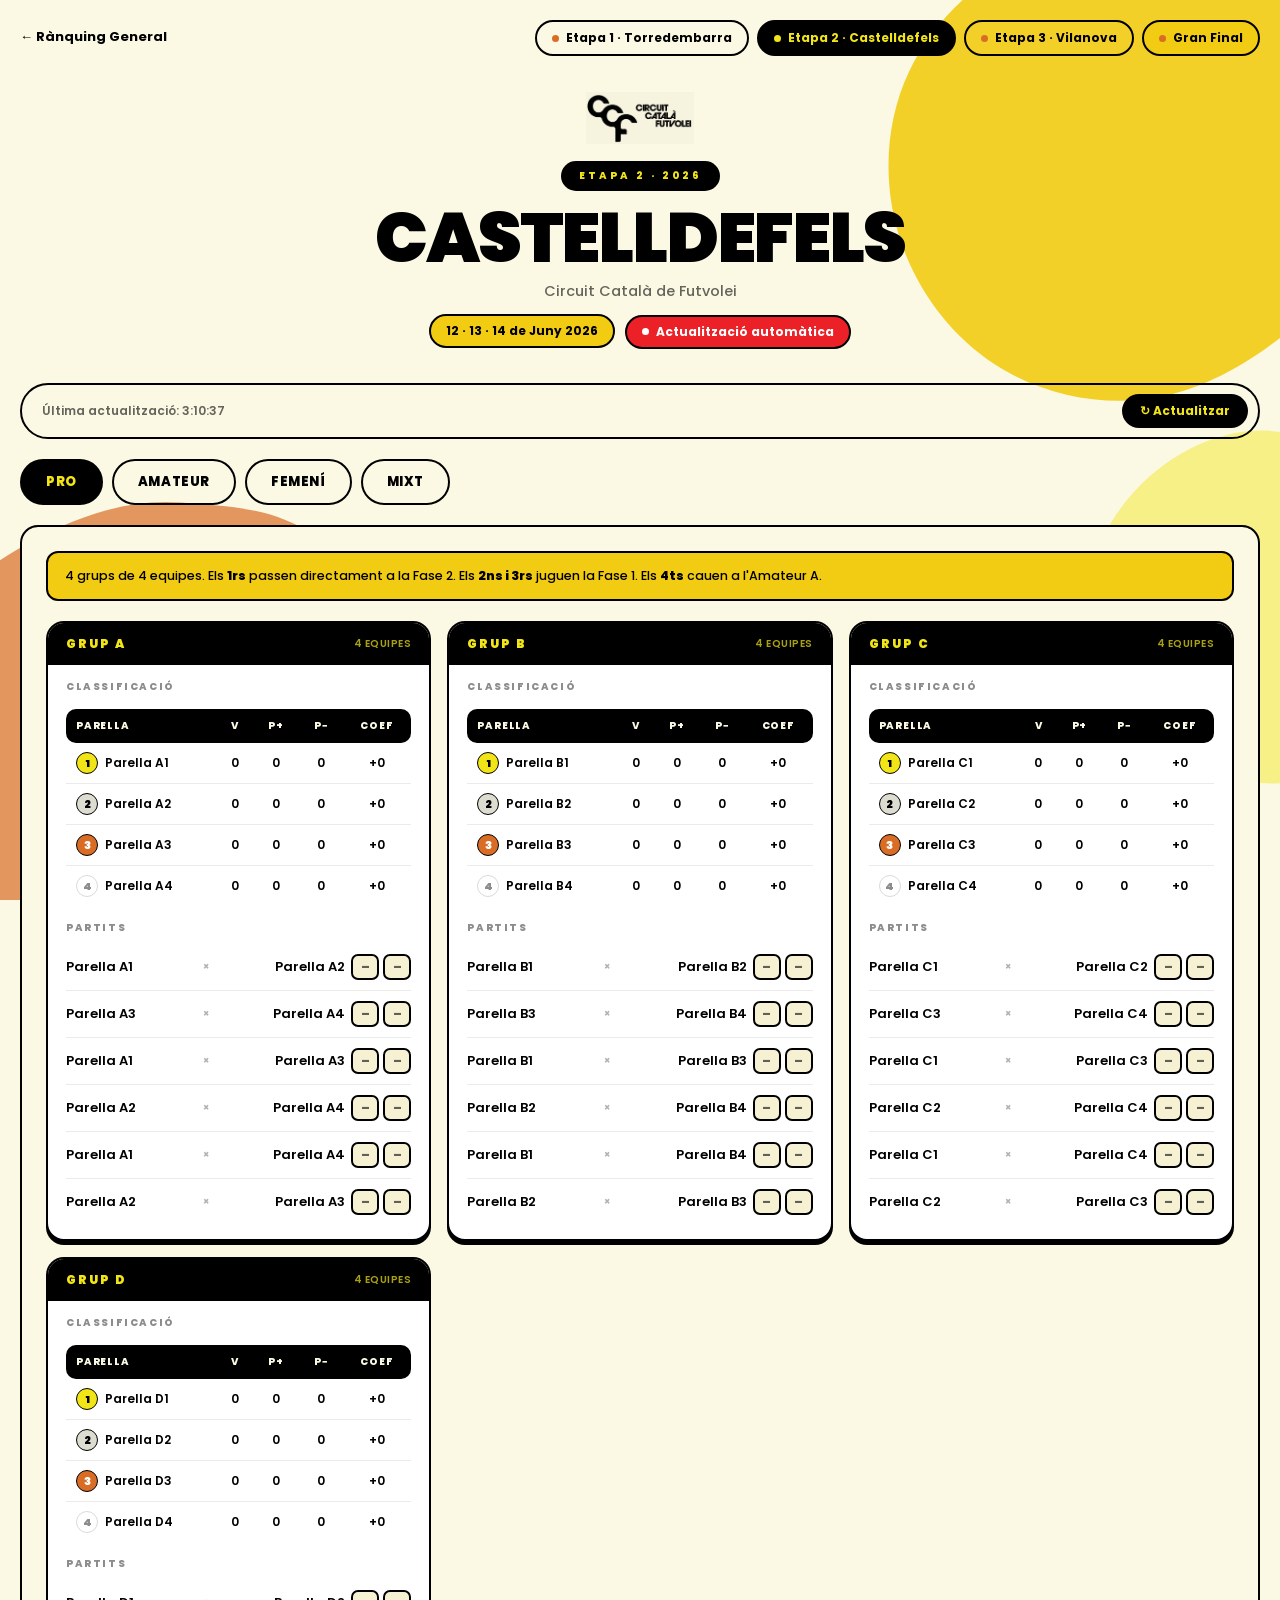
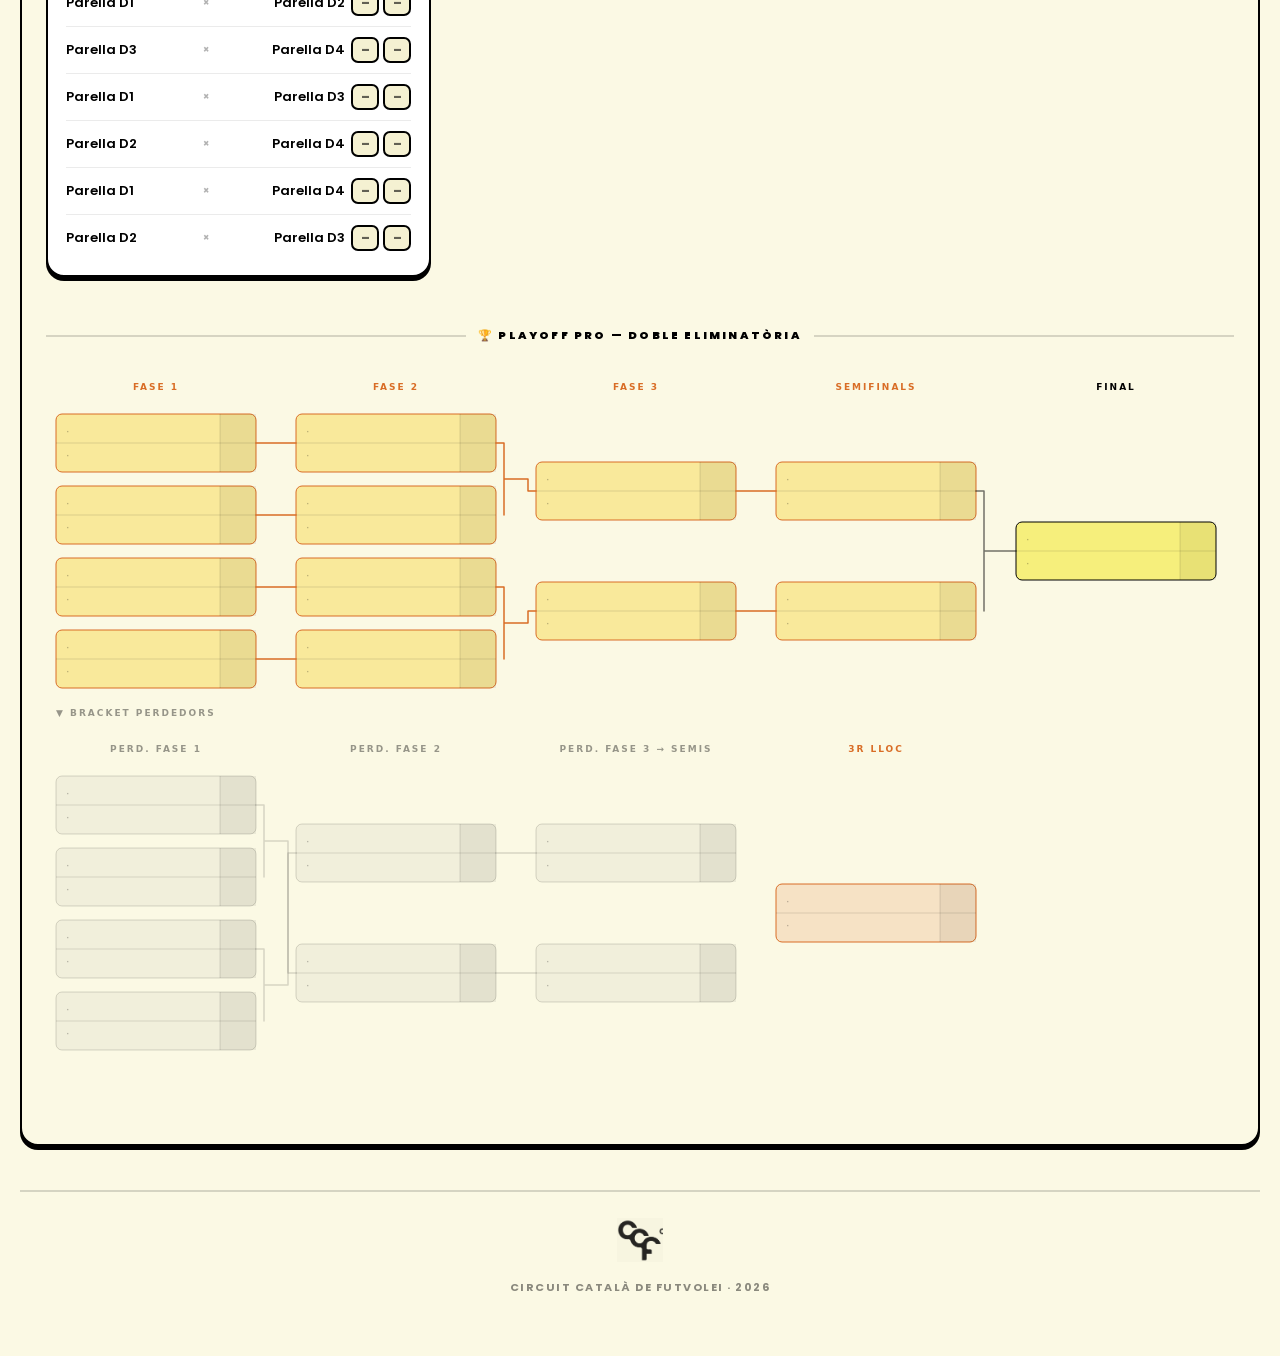
==== commit d44be297: "Add files via upload" ====
--- a/castelldefels.html
+++ b/castelldefels.html
@@ -32,6 +32,7 @@
     <a href="torredembarra.html" class="nav-etapa-btn"><span class="dot"></span>Etapa 1 · Torredembarra</a>
     <a href="castelldefels.html" class="nav-etapa-btn active"><span class="dot"></span>Etapa 2 · Castelldefels</a>
     <a href="vilanova.html" class="nav-etapa-btn"><span class="dot"></span>Etapa 3 · Vilanova</a>
+    <a href="granfinal.html" class="nav-etapa-btn" style="background:var(--gold)"><span class="dot"></span>Gran Final</a>
   </div>
 </nav>
 <div class="page-header">
--- a/ccf.css
+++ b/ccf.css
@@ -95,6 +95,11 @@
   padding:6px 15px;border-radius:40px;margin-top:12px;margin-left:6px;
 }
 .live-dot{width:7px;height:7px;background:#fff;border-radius:50%;animation:pulse 1.5s infinite}
+.done-badge{
+  display:inline-flex;align-items:center;gap:7px;background:transparent;
+  border:2px solid var(--ink-15);color:var(--ink-60);font-size:12px;font-weight:700;
+  padding:6px 15px;border-radius:40px;margin-top:12px;margin-left:6px;
+}
 @keyframes pulse{0%,100%{opacity:1}50%{opacity:.25}}
 
 /* ── ETAPES CARDS ──────────────────────────────────────── */
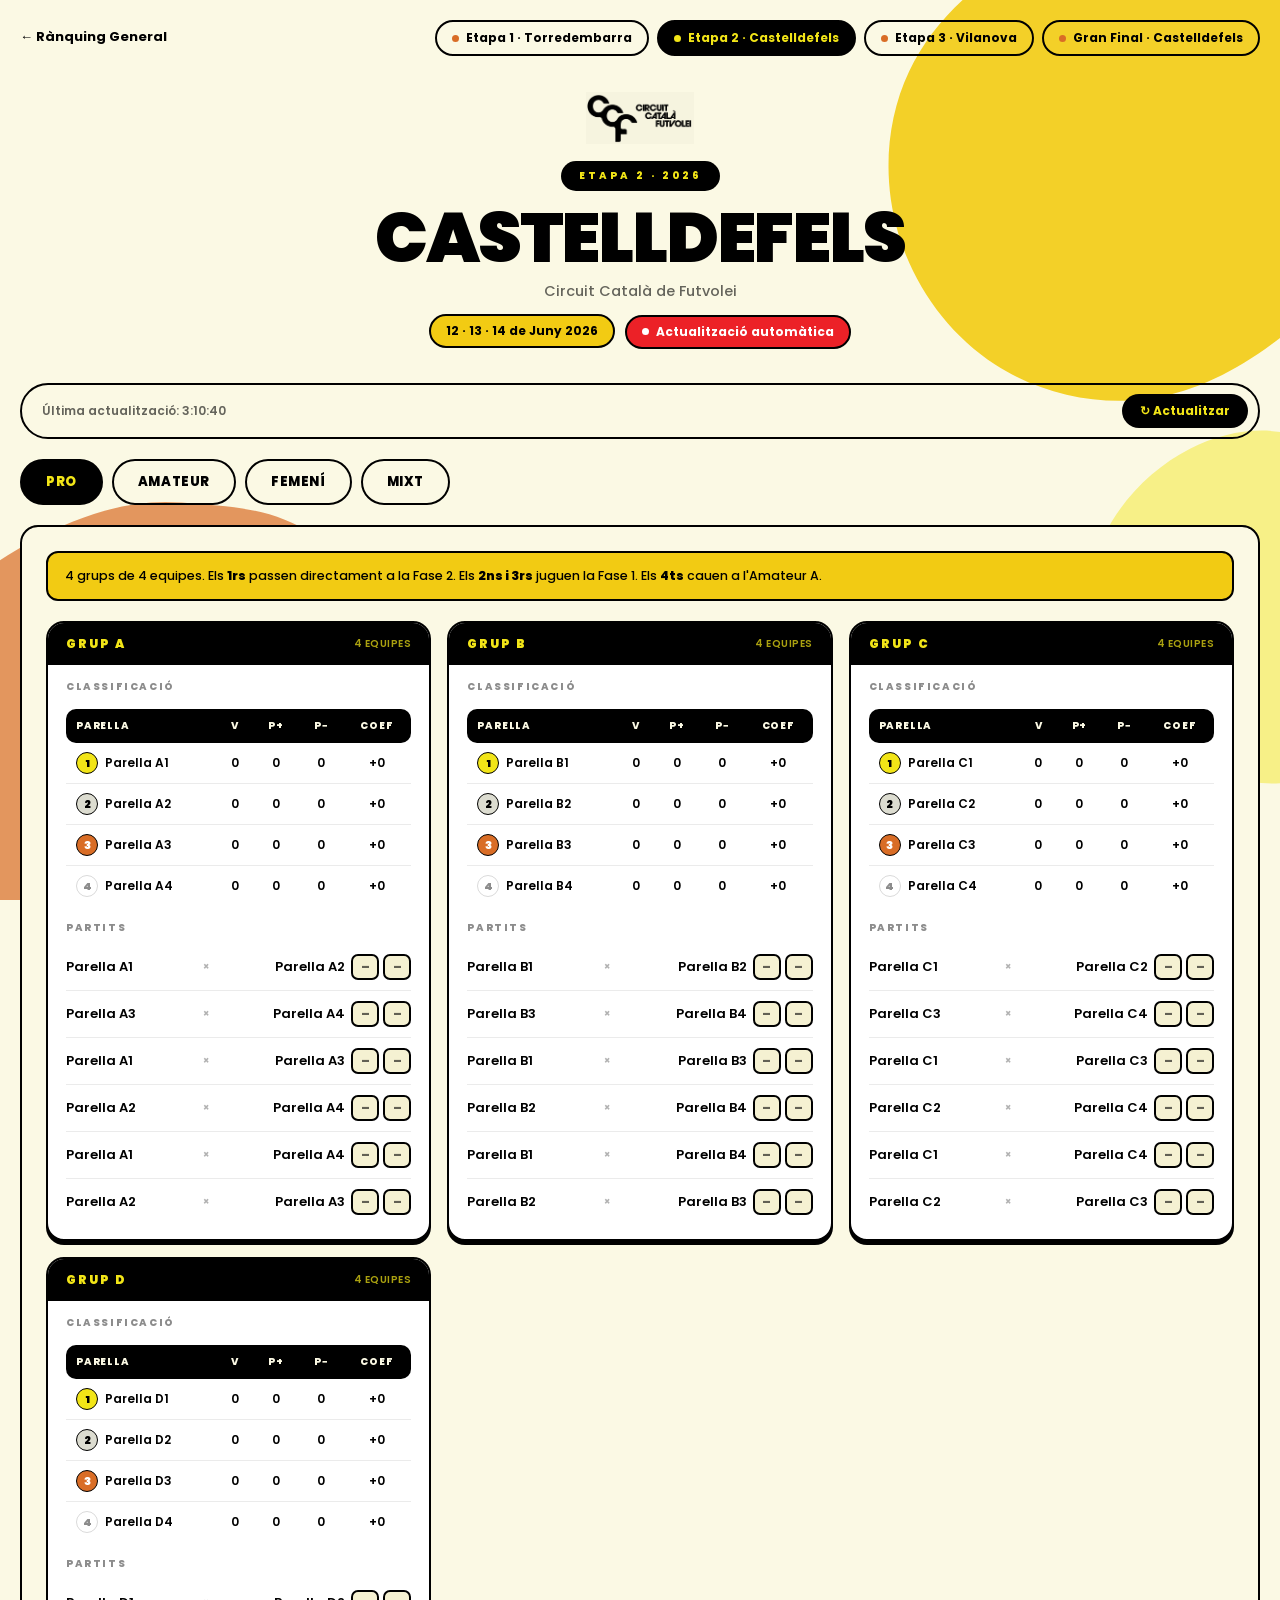
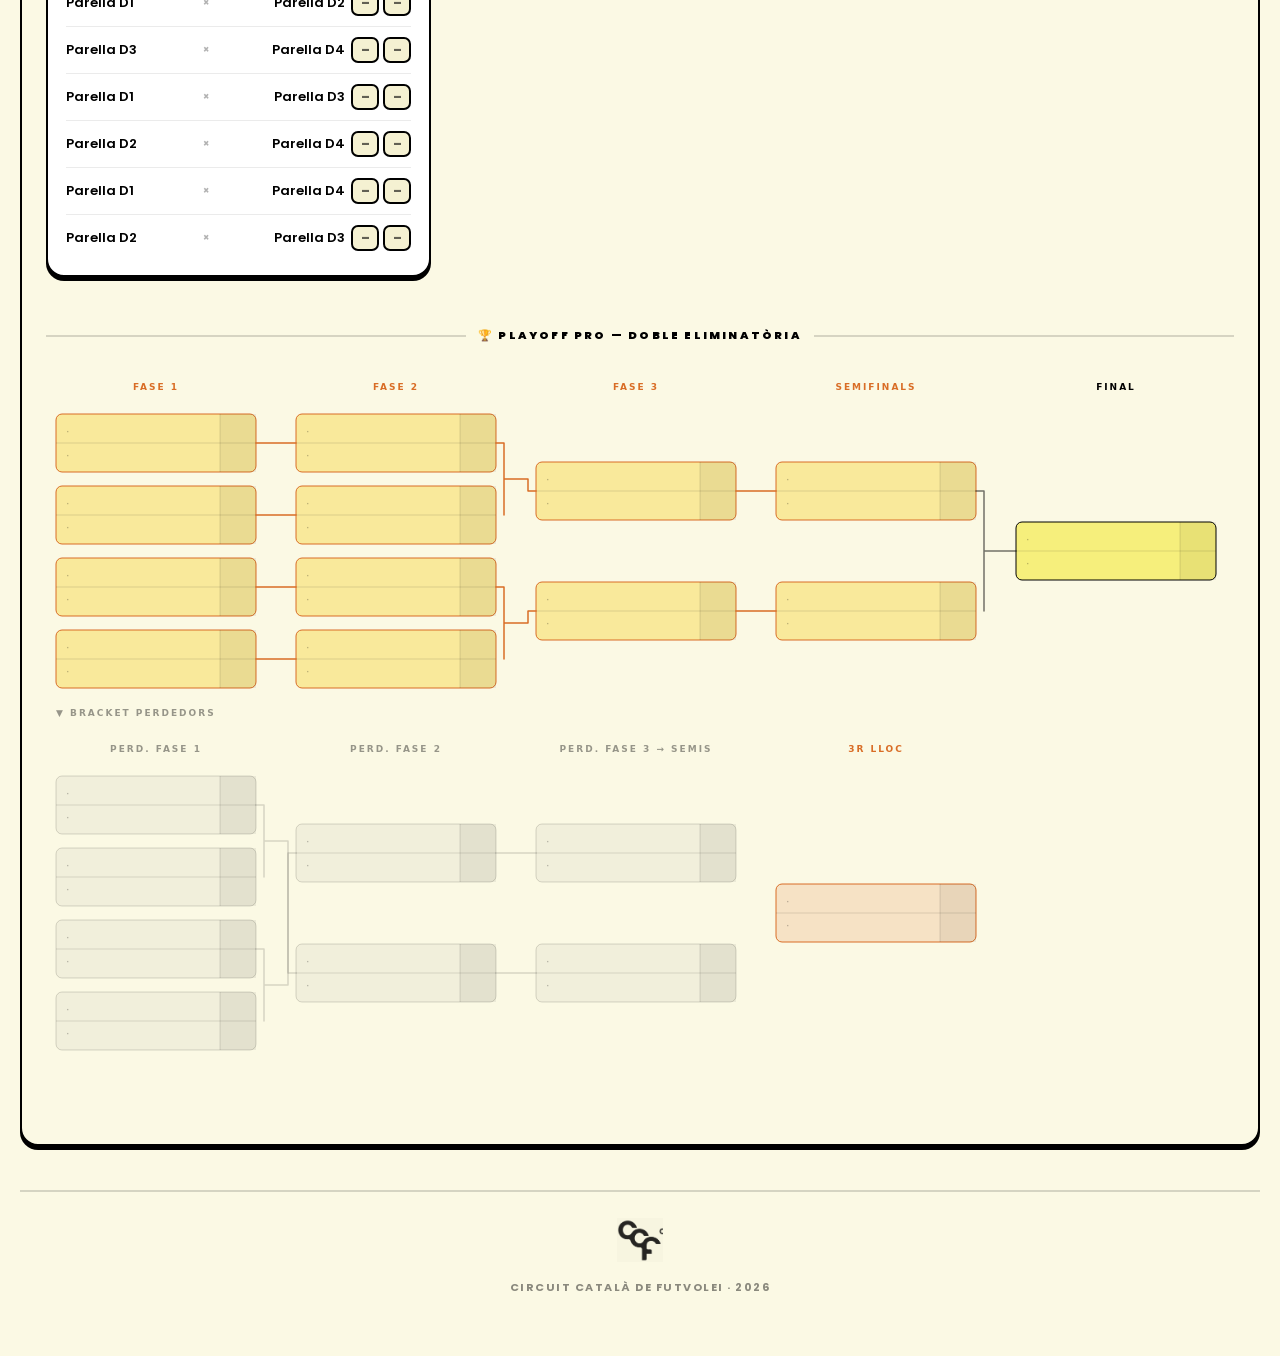
==== commit 007dc593: "Add files via upload" ====
--- a/castelldefels.html
+++ b/castelldefels.html
@@ -32,7 +32,7 @@
     <a href="torredembarra.html" class="nav-etapa-btn"><span class="dot"></span>Etapa 1 · Torredembarra</a>
     <a href="castelldefels.html" class="nav-etapa-btn active"><span class="dot"></span>Etapa 2 · Castelldefels</a>
     <a href="vilanova.html" class="nav-etapa-btn"><span class="dot"></span>Etapa 3 · Vilanova</a>
-    <a href="granfinal.html" class="nav-etapa-btn" style="background:var(--gold)"><span class="dot"></span>Gran Final</a>
+    <a href="granfinal.html" class="nav-etapa-btn"><span class="dot"></span>Gran Final · Castelldefels</a>
   </div>
 </nav>
 <div class="page-header">
